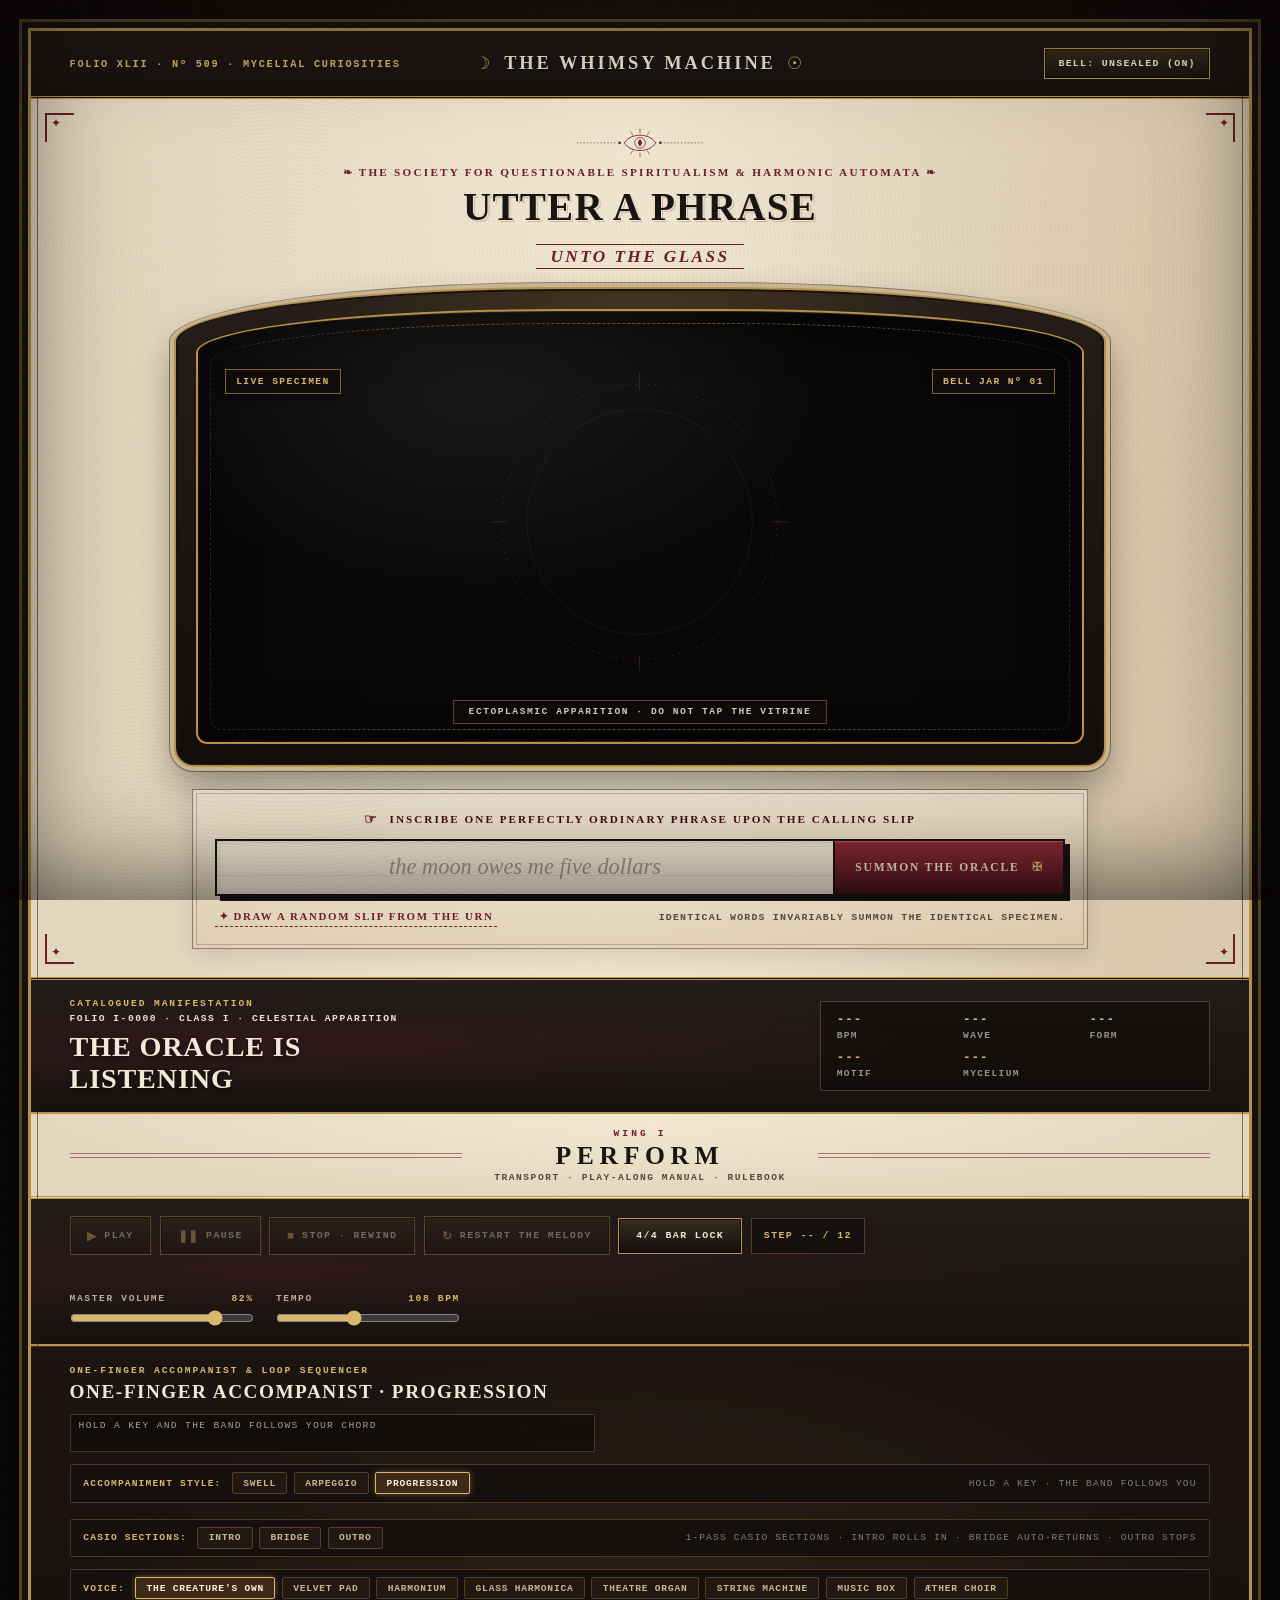
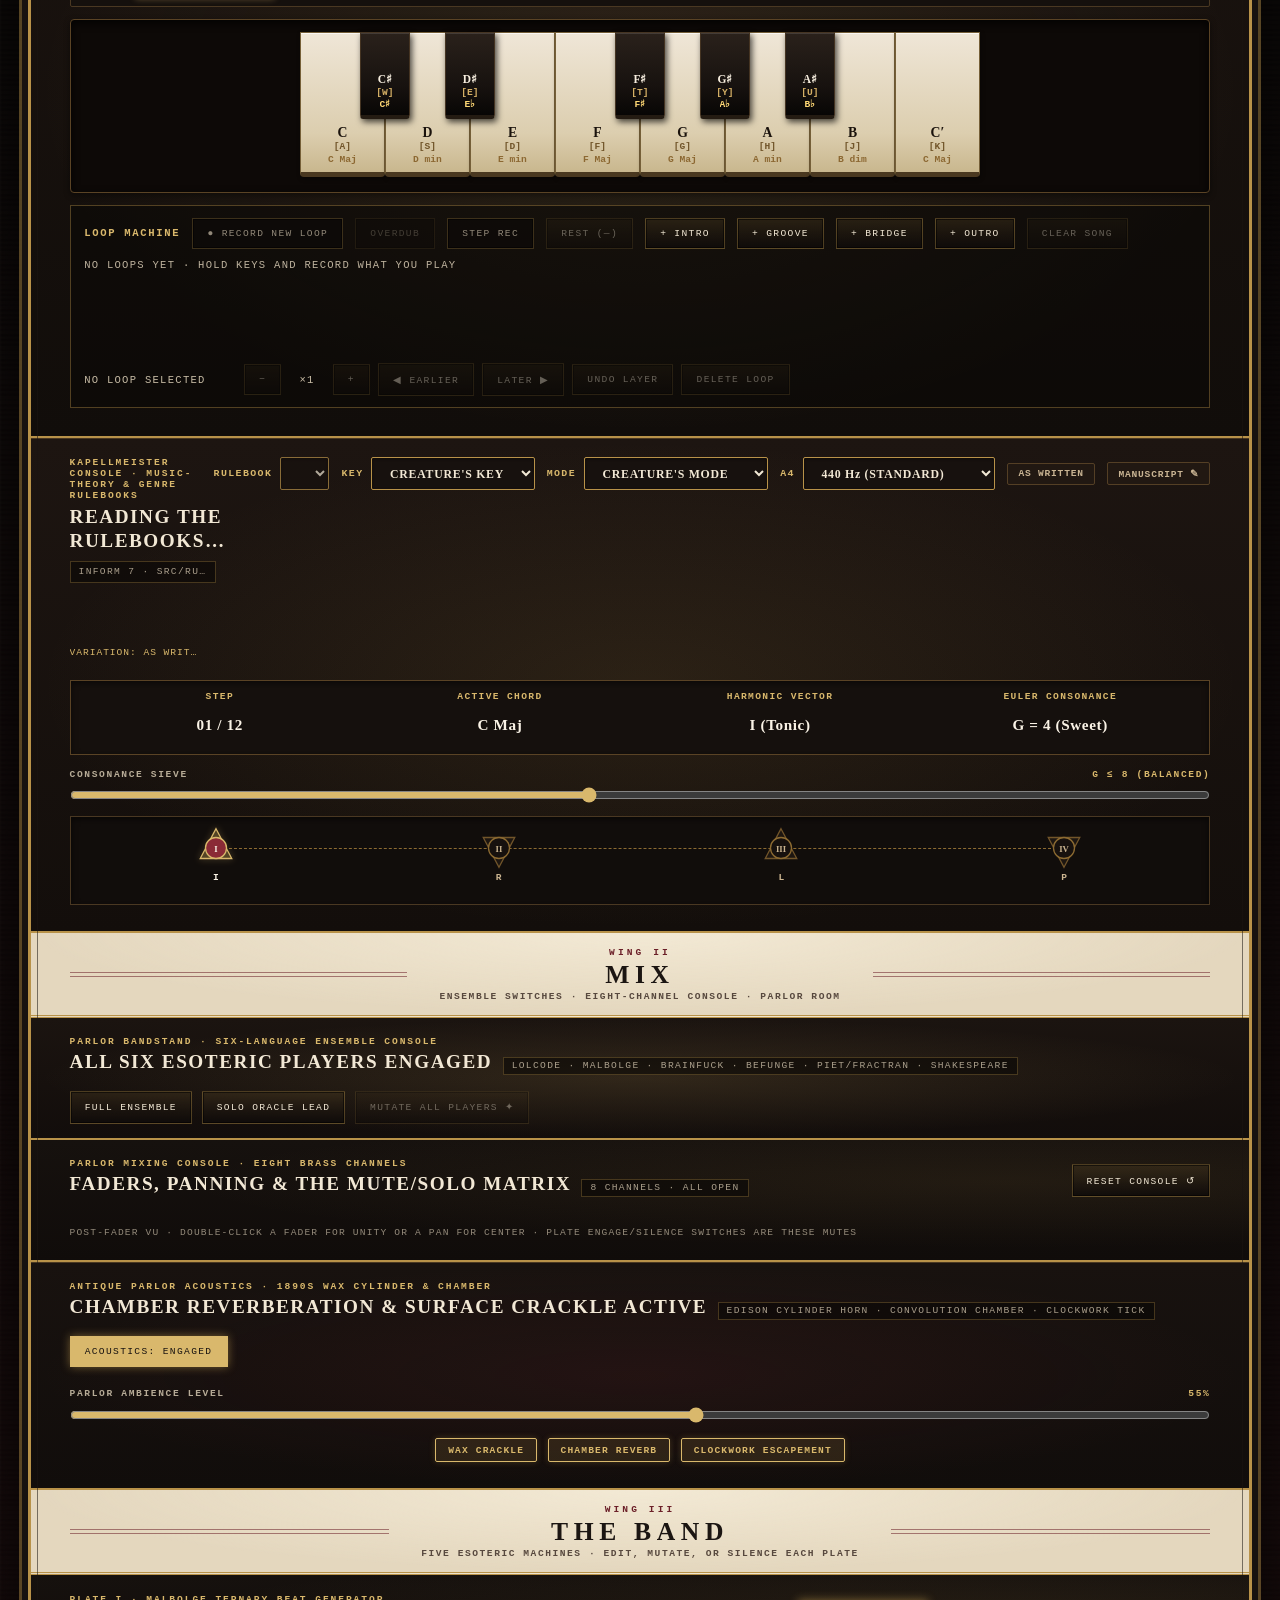
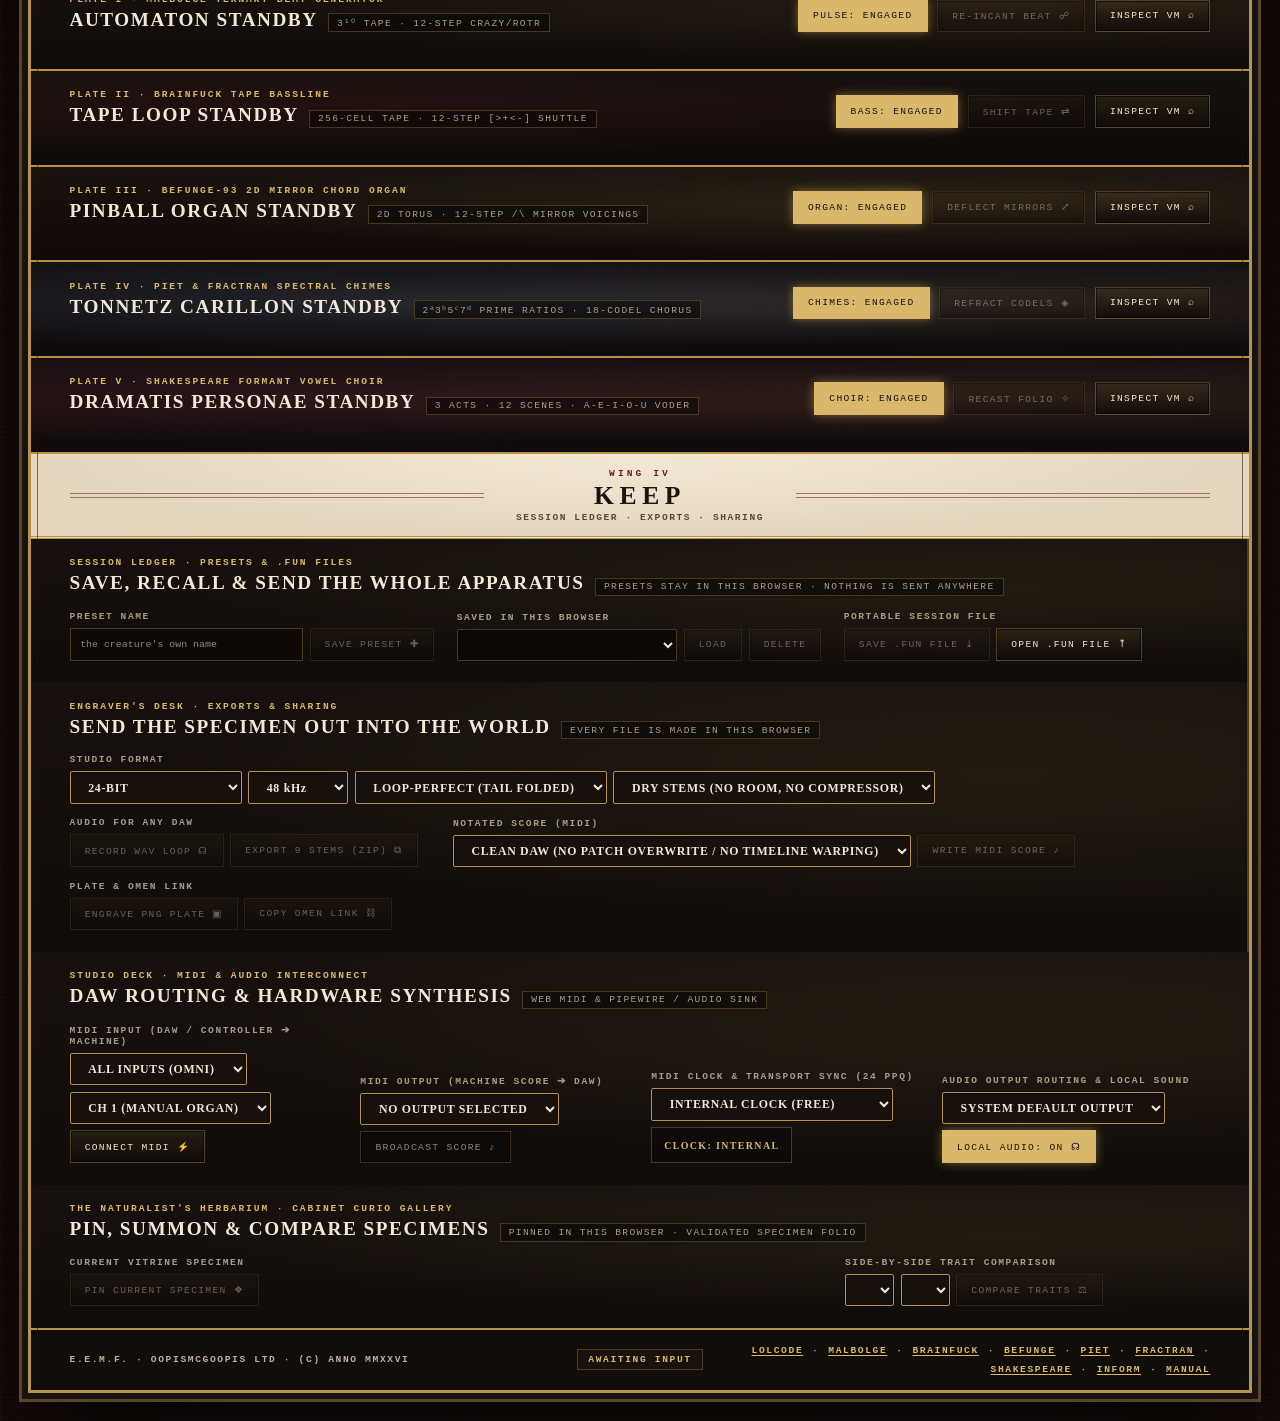
==== index.html @ 802e43ef "THE WHIMSY" ====
<!doctype html>
<html lang="en">
<head>
  <meta charset="utf-8">
  <meta name="viewport" content="width=device-width, initial-scale=1">
  <meta name="theme-color" content="#120e0c">
  <!-- An empty icon: browsers then request no favicon at all, so nothing 404s. -->
  <link rel="icon" href="data:,">
  <meta name="description" content="The Whimsy Machine: Utter a phrase to summon a deterministic audiovisual omen composition and play along live on the auto-chord organ.">
  <title>The Whimsy Machine — Cabinet of Synthetic Omens</title>
  <link rel="stylesheet" href="styles.css">
</head>
<body>
  <a class="skip-link" href="#oracle-controls">Skip to the oracle</a>

  <div class="grain" aria-hidden="true"></div>
  <div class="vignette" aria-hidden="true"></div>

  <main class="oracle-cabinet">
    <header class="masthead">
      <span class="folio">FOLIO XLII · Nº 509 · MYCELIAL CURIOSITIES</span>
      <a class="wordmark" href="#" aria-label="The Whimsy Machine home">
        <span class="prompt-mark" aria-hidden="true">☽</span>
        <span class="wordmark-text">THE WHIMSY MACHINE</span>
        <span class="prompt-mark" aria-hidden="true">☉</span>
      </a>
      <button class="icon-button" id="sound-toggle" type="button" aria-pressed="false" aria-label="Mute sound">
        <span class="sound-on" aria-hidden="true">BELL: UNSEALED (ON)</span>
        <span class="sound-off" aria-hidden="true">BELL: MUFFLED (OFF)</span>
      </button>
    </header>

    <section class="oracle-shell" aria-labelledby="invitation">
      <div class="cabinet-corner cabinet-corner-tl" aria-hidden="true"></div>
      <div class="cabinet-corner cabinet-corner-tr" aria-hidden="true"></div>
      <div class="cabinet-corner cabinet-corner-bl" aria-hidden="true"></div>
      <div class="cabinet-corner cabinet-corner-br" aria-hidden="true"></div>
      <div class="introduction">
        <div class="esoteric-crest" aria-hidden="true">
          <svg viewBox="0 0 240 56" focusable="false">
            <line x1="8" y1="28" x2="78" y2="28" stroke="currentColor" stroke-width="1" stroke-dasharray="3 3" />
            <line x1="162" y1="28" x2="232" y2="28" stroke="currentColor" stroke-width="1" stroke-dasharray="3 3" />
            <circle cx="84" cy="28" r="2.5" fill="currentColor" />
            <circle cx="156" cy="28" r="2.5" fill="currentColor" />
            <path d="M92 28 C104 10, 136 10, 148 28 C136 46, 104 46, 92 28 Z" fill="none" stroke="currentColor" stroke-width="1.5" />
            <circle cx="120" cy="28" r="9.5" fill="none" stroke="currentColor" stroke-width="1.2" />
            <polygon points="120,21 124,28 120,35 116,28" fill="currentColor" />
            <line x1="120" y1="3" x2="120" y2="11" stroke="currentColor" stroke-width="1.2" />
            <line x1="120" y1="45" x2="120" y2="53" stroke="currentColor" stroke-width="1.2" />
            <line x1="103" y1="8" x2="108" y2="15" stroke="currentColor" stroke-width="1" />
            <line x1="137" y1="8" x2="132" y2="15" stroke="currentColor" stroke-width="1" />
            <line x1="103" y1="48" x2="108" y2="41" stroke="currentColor" stroke-width="1" />
            <line x1="137" y1="48" x2="132" y2="41" stroke="currentColor" stroke-width="1" />
          </svg>
        </div>
        <p class="eyebrow">❧ THE SOCIETY FOR QUESTIONABLE SPIRITUALISM &amp; HARMONIC AUTOMATA ❧</p>
        <h1 id="invitation">UTTER A PHRASE<br><em>UNTO THE GLASS</em></h1>
      </div>

      <div class="vision-cabinet">
        <div class="vision-stage">
          <svg class="stage-spandrels" viewBox="0 0 800 500" preserveAspectRatio="xMidYMid meet" aria-hidden="true">
            <circle cx="400" cy="244" r="176" fill="none" stroke="currentColor" stroke-width="0.85" stroke-dasharray="2 6" opacity="0.48" />
            <circle cx="400" cy="244" r="144" fill="none" stroke="currentColor" stroke-width="0.6" opacity="0.28" />
            <line x1="400" y1="54" x2="400" y2="74" stroke="currentColor" stroke-width="0.9" opacity="0.45" />
            <line x1="400" y1="414" x2="400" y2="434" stroke="currentColor" stroke-width="0.9" opacity="0.45" />
            <line x1="210" y1="244" x2="230" y2="244" stroke="currentColor" stroke-width="0.9" opacity="0.45" />
            <line x1="570" y1="244" x2="590" y2="244" stroke="currentColor" stroke-width="0.9" opacity="0.45" />
          </svg>
          <span class="stage-marker stage-marker-left">LIVE SPECIMEN</span>
          <span class="stage-marker stage-marker-right" id="stage-bell-jar">BELL JAR Nº 01</span>
          <canvas id="vision" aria-label="The oracle's animated audiovisual creature"></canvas>
          <p class="stage-caption" id="stage-caption">ECTOPLASMIC APPARITION · DO NOT TAP THE VITRINE</p>
        </div>
      </div>

      <form id="oracle-controls" class="summon-form">
        <label for="phrase">
          <span class="manicule" aria-hidden="true">☞</span>
          INSCRIBE ONE PERFECTLY ORDINARY PHRASE UPON THE CALLING SLIP
        </label>
        <div class="input-row">
          <input id="phrase" name="phrase" type="text" maxlength="72" autocomplete="off"
                 placeholder="the moon owes me five dollars" required>
          <button class="summon-button" type="submit">
            <span>SUMMON THE ORACLE</span>
            <span class="sigil" aria-hidden="true">✠</span>
          </button>
        </div>
        <div class="form-foot">
          <button class="text-button" id="surprise" type="button">✦ DRAW A RANDOM SLIP FROM THE URN</button>
          <span>IDENTICAL WORDS INVARIABLY SUMMON THE IDENTICAL SPECIMEN.</span>
        </div>
      </form>
    </section>

    <section class="reading" id="reading" aria-live="polite" aria-atomic="true">
      <div class="reading-identity">
        <p class="reading-label">CATALOGUED MANIFESTATION</p>
        <p class="reading-meta" id="folio-readout">FOLIO I-0000 · CLASS I · CELESTIAL APPARITION</p>
        <h2 id="creature-name">THE ORACLE IS LISTENING</h2>
      </div>
      <div class="score-card" aria-label="Generated score">
        <span><b id="score-pulse">---</b> BPM</span>
        <span><b id="score-wave">---</b> WAVE</span>
        <span><b id="score-form">---</b> FORM</span>
        <span><b id="score-melody">---</b> MOTIF</span>
        <span><b id="score-fungal">---</b> MYCELIUM</span>
      </div>
    </section>

    <!-- Discovery or the whole cabinet (D-037). Drawers below unlock as the
         visitor plays; without scripts every drawer simply stays open. -->
    <div class="cabinet-switch" id="cabinet-switch" hidden>
      <p class="cabinet-switch-text" id="cabinet-switch-text">DISCOVERY · THE DRAWERS OPEN AS YOU PLAY</p>
      <button class="cabinet-switch-button" id="cabinet-mode-toggle" type="button" aria-pressed="false">OPEN THE WHOLE CABINET</button>
      <p class="visually-hidden" id="cabinet-announcer" role="status"></p>
    </div>

    <section class="workstation-wing wing-perform" id="wing-perform" aria-labelledby="wing-perform-heading">
      <header class="wing-header">
        <span class="wing-rule" aria-hidden="true"></span>
        <div class="wing-title">
          <p class="wing-numeral">WING I</p>
          <h2 id="wing-perform-heading">PERFORM</h2>
          <p class="wing-dek">TRANSPORT · PLAY-ALONG MANUAL · RULEBOOK</p>
        </div>
        <span class="wing-rule" aria-hidden="true"></span>
      </header>
      <div class="transport-deck" id="transport-deck" role="group" aria-label="Master transport" data-state="stopped">
        <div class="transport-keys">
          <button class="transport-button" id="transport-play" type="button" aria-pressed="false" aria-keyshortcuts="Space" disabled>
            <span class="transport-glyph" aria-hidden="true">▶</span> PLAY
          </button>
          <button class="transport-button" id="transport-pause" type="button" aria-pressed="false" aria-keyshortcuts="Space" disabled>
            <span class="transport-glyph" aria-hidden="true">❚❚</span> PAUSE
          </button>
          <button class="transport-button" id="transport-stop" type="button" aria-keyshortcuts="Escape" disabled>
            <span class="transport-glyph" aria-hidden="true">■</span> STOP · REWIND
          </button>
          <button class="transport-button" id="replay" type="button" disabled>
            <span class="transport-glyph" aria-hidden="true">↻</span> RESTART THE MELODY
          </button>
          <button class="transport-button" id="transport-bar-lock" type="button" aria-pressed="false" title="Fit each 12-step pass to one 4/4 bar (4 beats) at the stated BPM so loops land on a DAW 4/4 grid">
            4/4 BAR LOCK
          </button>
          <output class="transport-position" id="transport-position" aria-live="off">STEP -- / 12</output>
          <output class="transport-section" id="transport-section" aria-live="off" title="The INTERCAL conductor's section for the current step"></output>
        </div>
        <div class="volume-control">
          <div class="volume-heading">
            <label for="master-volume">MASTER VOLUME</label>
            <output id="volume-value" for="master-volume">82%</output>
          </div>
          <input id="master-volume" type="range" min="0" max="100" value="82" step="1">
          <div class="volume-heading tempo-heading">
            <label for="tempo-bpm">TEMPO</label>
            <output id="tempo-value" for="tempo-bpm">108 BPM</output>
          </div>
          <input id="tempo-bpm" type="range" min="36" max="208" value="108" step="1" title="Adjust ensemble tempo (double-click to restore native pulse)">
        </div>
      </div>

      <section class="beat-engine fun-machine-engine" id="fun-machine-engine" aria-labelledby="fun-machine-heading">
        <div class="beat-header">
          <div class="beat-identity">
            <p class="reading-label">ONE-FINGER ACCOMPANIST &amp; LOOP SEQUENCER</p>
            <div class="beat-title-row">
              <h3 id="fun-machine-heading"><span id="fun-machine-status">ONE-FINGER ACCOMPANIST · PROGRESSION</span></h3>
              <!-- Narrates the held key, style, voice, and chord; two fixed lines (styles.css). -->
              <span class="beat-telemetry" id="fun-machine-telemetry">HOLD A KEY AND THE BAND FOLLOWS YOUR CHORD</span>
            </div>
          </div>
        </div>

        <div class="fun-machine-body">
          <div class="fun-quality-bar" role="group" aria-label="Accompaniment style">
            <span class="fun-quality-label">ACCOMPANIMENT STYLE:</span>
            <div class="fun-quality-chips">
              <button class="fun-chip" id="chip-style-swell" data-style="swell" type="button" aria-pressed="false" title="One soft pad chord on your key; the band settles onto it">SWELL</button>
              <button class="fun-chip" id="chip-style-arpeggio" data-style="arpeggio" type="button" aria-pressed="false" title="A pad with chord tones rippling in the band's rhythm">ARPEGGIO</button>
              <button class="fun-chip is-active" id="chip-style-progression" data-style="progression" type="button" aria-pressed="true" title="A pad walking the genre's four-chord progression from your key, with a singing lead line">PROGRESSION</button>
            </div>
            <span class="fun-style-hint">HOLD A KEY · THE BAND FOLLOWS YOU</span>
          </div>

          <div class="fun-quality-bar fun-casio-bar" role="group" aria-label="Casio arranger section buttons">
            <span class="fun-quality-label">CASIO SECTIONS:</span>
            <div class="fun-quality-chips fun-casio-buttons">
              <button class="fun-chip fun-casio-button" id="casio-intro" type="button" aria-pressed="false" title="Play a 1-pass intro prelude from the active rulebook, then roll directly into the groove">INTRO</button>
              <button class="fun-chip fun-casio-button" id="casio-bridge" type="button" aria-pressed="false" title="Play a 1-pass contrasting bridge departure, then automatically return to the groove">BRIDGE</button>
              <button class="fun-chip fun-casio-button" id="casio-outro" type="button" aria-pressed="false" title="Play the closing cadence and automatically stop when finished">OUTRO</button>
            </div>
            <span class="fun-style-hint">1-PASS CASIO SECTIONS · INTRO ROLLS IN · BRIDGE AUTO-RETURNS · OUTRO STOPS</span>
          </div>

          <div class="fun-quality-bar" role="group" aria-label="Accompaniment voice">
            <span class="fun-quality-label">VOICE:</span>
            <div class="fun-quality-chips" id="fun-voice-chips">
              <button class="fun-chip is-active" data-voice="creature" type="button" aria-pressed="true" title="The voice this creature's phrase chose: one of the parlor presets, tilted brighter or darker and spread wider or narrower">THE CREATURE'S OWN</button>
              <button class="fun-chip" data-voice="velvet_pad" type="button" aria-pressed="false" title="Warm detuned saws under a slowly opening filter">VELVET PAD</button>
              <button class="fun-chip" data-voice="harmonium" type="button" aria-pressed="false" title="A pump organ: reedy and nasal, slow to speak">HARMONIUM</button>
              <button class="fun-chip" data-voice="glass_harmonica" type="button" aria-pressed="false" title="Pure glass partials that bloom slowly and ring long">GLASS HARMONICA</button>
              <button class="fun-chip" data-voice="theatre_organ" type="button" aria-pressed="false" title="Drawbar sines with a deep tremulant, like a cinema organ">THEATRE ORGAN</button>
              <button class="fun-chip" data-voice="string_machine" type="button" aria-pressed="false" title="A 1970s ensemble string machine swimming in chorus">STRING MACHINE</button>
              <button class="fun-chip" data-voice="music_box" type="button" aria-pressed="false" title="Rolled, struck chords that ring and fade like a wind-up cylinder">MUSIC BOX</button>
              <button class="fun-chip" data-voice="aether_choir" type="button" aria-pressed="false" title="Saws sung through the formants of a spectral choir">ÆTHER CHOIR</button>
            </div>
          </div>

          <div class="fun-keyboard-wrap">
            <div class="fun-keyboard" id="fun-keyboard" role="group" aria-label="The Whimsy Machine Real-Time Play-Along Keyboard Manual">
              <button class="fun-key fun-key-white" data-semitone="0" data-key="KeyA" type="button" aria-label="Key C (shortcut A)">
                <span class="fun-key-note">C</span>
                <span class="fun-key-shortcut">[A]</span>
                <span class="fun-key-chord" id="fun-chord-0">C Maj</span>
              </button>
              <button class="fun-key fun-key-black" data-semitone="1" data-key="KeyW" type="button" aria-label="Key C sharp (shortcut W)">
                <span class="fun-key-note">C♯</span>
                <span class="fun-key-shortcut">[W]</span>
                <span class="fun-key-chord" id="fun-chord-1">C♯</span>
              </button>
              <button class="fun-key fun-key-white" data-semitone="2" data-key="KeyS" type="button" aria-label="Key D (shortcut S)">
                <span class="fun-key-note">D</span>
                <span class="fun-key-shortcut">[S]</span>
                <span class="fun-key-chord" id="fun-chord-2">D min</span>
              </button>
              <button class="fun-key fun-key-black" data-semitone="3" data-key="KeyE" type="button" aria-label="Key D sharp (shortcut E)">
                <span class="fun-key-note">D♯</span>
                <span class="fun-key-shortcut">[E]</span>
                <span class="fun-key-chord" id="fun-chord-3">E♭</span>
              </button>
              <button class="fun-key fun-key-white" data-semitone="4" data-key="KeyD" type="button" aria-label="Key E (shortcut D)">
                <span class="fun-key-note">E</span>
                <span class="fun-key-shortcut">[D]</span>
                <span class="fun-key-chord" id="fun-chord-4">E min</span>
              </button>
              <button class="fun-key fun-key-white" data-semitone="5" data-key="KeyF" type="button" aria-label="Key F (shortcut F)">
                <span class="fun-key-note">F</span>
                <span class="fun-key-shortcut">[F]</span>
                <span class="fun-key-chord" id="fun-chord-5">F Maj</span>
              </button>
              <button class="fun-key fun-key-black" data-semitone="6" data-key="KeyT" type="button" aria-label="Key F sharp (shortcut T)">
                <span class="fun-key-note">F♯</span>
                <span class="fun-key-shortcut">[T]</span>
                <span class="fun-key-chord" id="fun-chord-6">F♯</span>
              </button>
              <button class="fun-key fun-key-white" data-semitone="7" data-key="KeyG" type="button" aria-label="Key G (shortcut G)">
                <span class="fun-key-note">G</span>
                <span class="fun-key-shortcut">[G]</span>
                <span class="fun-key-chord" id="fun-chord-7">G Maj</span>
              </button>
              <button class="fun-key fun-key-black" data-semitone="8" data-key="KeyY" type="button" aria-label="Key G sharp (shortcut Y)">
                <span class="fun-key-note">G♯</span>
                <span class="fun-key-shortcut">[Y]</span>
                <span class="fun-key-chord" id="fun-chord-8">A♭</span>
              </button>
              <button class="fun-key fun-key-white" data-semitone="9" data-key="KeyH" type="button" aria-label="Key A (shortcut H)">
                <span class="fun-key-note">A</span>
                <span class="fun-key-shortcut">[H]</span>
                <span class="fun-key-chord" id="fun-chord-9">A min</span>
              </button>
              <button class="fun-key fun-key-black" data-semitone="10" data-key="KeyU" type="button" aria-label="Key A sharp (shortcut U)">
                <span class="fun-key-note">A♯</span>
                <span class="fun-key-shortcut">[U]</span>
                <span class="fun-key-chord" id="fun-chord-10">B♭</span>
              </button>
              <button class="fun-key fun-key-white" data-semitone="11" data-key="KeyJ" type="button" aria-label="Key B (shortcut J)">
                <span class="fun-key-note">B</span>
                <span class="fun-key-shortcut">[J]</span>
                <span class="fun-key-chord" id="fun-chord-11">B dim</span>
              </button>
              <button class="fun-key fun-key-white" data-semitone="12" data-key="KeyK" type="button" aria-label="Key C octave (shortcut K)">
                <span class="fun-key-note">C′</span>
                <span class="fun-key-shortcut">[K]</span>
                <span class="fun-key-chord" id="fun-chord-12">C Maj</span>
              </button>
            </div>
          </div>

          <!-- The loop machine (D-039): a song of loops, each a stack of takes. -->
          <div class="looper" id="looper" role="group" aria-label="Loop machine">
            <span class="looper-label">LOOP MACHINE</span>
            <button class="beat-button looper-button" id="looper-record" type="button" aria-pressed="false">● RECORD NEW LOOP</button>
            <button class="beat-button looper-button" id="looper-overdub" type="button" aria-pressed="false" disabled>OVERDUB</button>
            <button class="beat-button looper-button" id="looper-step-rec" type="button" aria-pressed="false">STEP REC</button>
            <button class="beat-button looper-button" id="looper-rest" type="button" disabled>REST (—)</button>
            <button class="beat-button looper-button looper-section-button" id="looper-insert-intro" type="button">+ INTRO</button>
            <button class="beat-button looper-button looper-section-button" id="looper-insert-groove" type="button">+ GROOVE</button>
            <button class="beat-button looper-button looper-section-button" id="looper-insert-bridge" type="button">+ BRIDGE</button>
            <button class="beat-button looper-button looper-section-button" id="looper-insert-outro" type="button">+ OUTRO</button>
            <button class="beat-button looper-button" id="looper-clear" type="button" disabled>CLEAR SONG</button>
            <output class="looper-readout" id="looper-readout" aria-live="off">NO LOOPS YET · HOLD KEYS AND RECORD WHAT YOU PLAY</output>
            <div class="looper-steps" id="looper-steps" role="group" aria-label="12-step loop progress tracker and note sequencer"></div>
            <ol class="looper-tiles" id="looper-tiles" aria-label="Loops in the song, in playing order"></ol>
            <div class="looper-edit" id="looper-edit" role="group" aria-label="Selected loop">
              <span class="looper-edit-label" id="looper-edit-label">NO LOOP SELECTED</span>
              <button class="beat-button looper-button" id="looper-repeats-down" type="button" aria-label="Play the selected loop fewer times" disabled>−</button>
              <output class="looper-repeats" id="looper-repeats" aria-live="off">×1</output>
              <button class="beat-button looper-button" id="looper-repeats-up" type="button" aria-label="Play the selected loop more times" disabled>+</button>
              <button class="beat-button looper-button" id="looper-move-earlier" type="button" disabled>◀ EARLIER</button>
              <button class="beat-button looper-button" id="looper-move-later" type="button" disabled>LATER ▶</button>
              <button class="beat-button looper-button" id="looper-undo" type="button" disabled>UNDO LAYER</button>
              <button class="beat-button looper-button" id="looper-delete" type="button" disabled>DELETE LOOP</button>
            </div>
            <p class="visually-hidden" id="looper-announcer" role="status"></p>
          </div>
        </div>
      </section>

      <section class="beat-engine kapellmeister-engine" id="kapellmeister-engine" aria-labelledby="kapellmeister-heading">
        <div class="beat-header">
          <div class="beat-identity">
            <p class="reading-label">KAPELLMEISTER CONSOLE · MUSIC-THEORY &amp; GENRE RULEBOOKS</p>
            <div class="beat-title-row">
              <h3 id="kapellmeister-heading"><span id="kapellmeister-genre-title">READING THE RULEBOOKS…</span></h3>
              <span class="beat-telemetry" id="kapellmeister-telemetry">INFORM 7 · SRC/RULEBOOKS.NI</span>
            </div>
            <p class="kapellmeister-motto" id="kapellmeister-genre-motto"></p>
            <!-- The moves this creature made on the genre's changes (D-043); one fixed line. -->
            <p class="kapellmeister-variation" id="kapellmeister-variation">VARIATION: AS WRITTEN</p>
          </div>
          <div class="beat-actions kapellmeister-actions">
            <div class="kapellmeister-select-wrap">
              <label for="kapellmeister-genre" class="kapellmeister-label">RULEBOOK</label>
              <!-- Options come from the genres in src/rulebooks.ni once it loads (D-033). -->
              <select id="kapellmeister-genre" class="kapellmeister-select" aria-label="Select Kapellmeister music-theory genre rulebook" aria-describedby="kapellmeister-genre-motto" disabled></select>
            </div>
            <div class="kapellmeister-select-wrap">
              <label for="kapellmeister-key-override" class="kapellmeister-label">KEY</label>
              <select id="kapellmeister-key-override" class="kapellmeister-select" aria-label="Override creature tonic key">
                <option value="native" selected>CREATURE'S KEY</option>
                <option value="0">C</option>
                <option value="1">C♯</option>
                <option value="2">D</option>
                <option value="3">E♭</option>
                <option value="4">E</option>
                <option value="5">F</option>
                <option value="6">F♯</option>
                <option value="7">G</option>
                <option value="8">A♭</option>
                <option value="9">A</option>
                <option value="10">B♭</option>
                <option value="11">B</option>
              </select>
            </div>
            <div class="kapellmeister-select-wrap">
              <label for="kapellmeister-scale-override" class="kapellmeister-label">MODE</label>
              <select id="kapellmeister-scale-override" class="kapellmeister-select" aria-label="Override creature scale or mode">
                <option value="native" selected>CREATURE'S MODE</option>
                <option value="0">DORIAN</option>
                <option value="1">MAJOR PENTATONIC</option>
                <option value="2">DOUBLE HARMONIC</option>
                <option value="3">BLUES</option>
                <option value="4">WHOLE TONE</option>
                <option value="5">PHRYGIAN</option>
                <option value="6">UKRAINIAN DORIAN</option>
                <option value="7">MAJOR NINTH</option>
              </select>
            </div>
            <div class="kapellmeister-select-wrap">
              <label for="kapellmeister-tuning-a4" class="kapellmeister-label">A4</label>
              <select id="kapellmeister-tuning-a4" class="kapellmeister-select" aria-label="Concert pitch A4 reference in Hertz">
                <option value="415">415 Hz (BAROQUE)</option>
                <option value="432">432 Hz (VERDI)</option>
                <option value="440" selected>440 Hz (STANDARD)</option>
                <option value="442">442 Hz (ORCHESTRAL)</option>
                <option value="444">444 Hz (BRIGHT)</option>
                <option value="466">466 Hz (CHORTON)</option>
              </select>
            </div>
            <button class="fun-chip kapellmeister-as-written" id="kapellmeister-as-written" type="button" aria-pressed="false" aria-describedby="kapellmeister-variation" title="Play the genre exactly as its rulebook wrote it, without this creature's variation">AS WRITTEN</button>
            <button class="fun-chip kapellmeister-manuscript-toggle" id="kapellmeister-manuscript-toggle" type="button" aria-expanded="false" aria-controls="kapellmeister-manuscript" title="Open the Kapellmeister's Manuscript live Inform 7 rulebook sandbox">MANUSCRIPT <span aria-hidden="true">✎</span></button>
          </div>
        </div>
        <div class="kapellmeister-body">
          <div class="kapellmeister-readout">
            <div class="readout-cell">
              <span class="readout-label">STEP</span>
              <span class="readout-value" id="harmonic-step">01 / 12</span>
            </div>
            <div class="readout-cell">
              <span class="readout-label">ACTIVE CHORD</span>
              <span class="readout-value" id="harmonic-chord">C Maj</span>
            </div>
            <div class="readout-cell">
              <span class="readout-label">HARMONIC VECTOR</span>
              <span class="readout-value" id="harmonic-vector">I (Tonic)</span>
            </div>
            <div class="readout-cell">
              <span class="readout-label">EULER CONSONANCE</span>
              <span class="readout-value" id="harmonic-euler">G = 4 (Sweet)</span>
            </div>
          </div>
          <div class="kapellmeister-controls">
            <div class="volume-heading">
              <label for="kapellmeister-strictness">CONSONANCE SIEVE</label>
              <output id="kapellmeister-strictness-val" for="kapellmeister-strictness">G ≤ 8 (Balanced)</output>
            </div>
            <input id="kapellmeister-strictness" type="range" min="3" max="14" value="8" step="1" title="Adjust Euler Gradus Suavitatis consonance threshold">
          </div>
          <div class="kapellmeister-compass" id="kapellmeister-compass" aria-hidden="true">
            <!-- Four equal columns: each region's chord label wraps inside its own
                 column, however long the genre's name for it is. -->
            <ol class="tonnetz-compass">
              <li class="compass-region is-active" id="compass-reg-0">
                <svg class="tonnetz-glyph" viewBox="-24 -24 48 48"><polygon points="0,-22 18,12 -18,12" class="tonnetz-tri" /><circle r="12" class="tonnetz-node-circle" /><text y="1" class="tonnetz-node-numeral">I</text></svg>
                <span class="tonnetz-node-text" id="node-text-0">I</span>
              </li>
              <li class="compass-region" id="compass-reg-1">
                <svg class="tonnetz-glyph" viewBox="-24 -24 48 48"><polygon points="0,22 18,-12 -18,-12" class="tonnetz-tri" /><circle r="12" class="tonnetz-node-circle" /><text y="1" class="tonnetz-node-numeral">II</text></svg>
                <span class="tonnetz-node-text" id="node-text-1">R</span>
              </li>
              <li class="compass-region" id="compass-reg-2">
                <svg class="tonnetz-glyph" viewBox="-24 -24 48 48"><polygon points="0,-22 18,12 -18,12" class="tonnetz-tri" /><circle r="12" class="tonnetz-node-circle" /><text y="1" class="tonnetz-node-numeral">III</text></svg>
                <span class="tonnetz-node-text" id="node-text-2">L</span>
              </li>
              <li class="compass-region" id="compass-reg-3">
                <svg class="tonnetz-glyph" viewBox="-24 -24 48 48"><polygon points="0,22 18,-12 -18,-12" class="tonnetz-tri" /><circle r="12" class="tonnetz-node-circle" /><text y="1" class="tonnetz-node-numeral">IV</text></svg>
                <span class="tonnetz-node-text" id="node-text-3">P</span>
              </li>
            </ol>
          </div>
        </div>
        <div class="kapellmeister-manuscript" id="kapellmeister-manuscript" hidden>
          <div class="manuscript-header">
            <label for="manuscript-source" class="manuscript-title">THE KAPELLMEISTER&apos;S MANUSCRIPT · LIVE INFORM 7 RULEBOOK SANDBOX</label>
            <div class="manuscript-actions">
              <button class="beat-button" id="manuscript-compile-btn" type="button">COMPILE &amp; CONDUCT <span aria-hidden="true">✦</span></button>
              <button class="beat-button" id="manuscript-reset-btn" type="button">RESET TEMPLATE <span aria-hidden="true">↺</span></button>
              <button class="beat-button" id="manuscript-restore-btn" type="button">CANONICAL ONLY</button>
            </div>
          </div>
          <textarea id="manuscript-source" class="manuscript-textarea" rows="10" spellcheck="false" aria-label="Custom Inform 7 genre rulebook source"></textarea>
          <output id="manuscript-diagnostic" class="manuscript-diagnostic" for="manuscript-source">READY · EDIT INFORM 7 SOURCE AND PRESS COMPILE &amp; CONDUCT</output>
        </div>
      </section>
    </section>

    <section class="workstation-wing wing-mix" id="wing-mix" aria-labelledby="wing-mix-heading">
      <header class="wing-header">
        <span class="wing-rule" aria-hidden="true"></span>
        <div class="wing-title">
          <p class="wing-numeral">WING II</p>
          <h2 id="wing-mix-heading">MIX</h2>
          <p class="wing-dek">ENSEMBLE SWITCHES · EIGHT-CHANNEL CONSOLE · PARLOR ROOM</p>
        </div>
        <span class="wing-rule" aria-hidden="true"></span>
      </header>
      <section class="beat-engine bandstand-engine" id="bandstand-engine" aria-labelledby="bandstand-heading">
        <div class="beat-header">
          <div class="beat-identity">
            <p class="reading-label">PARLOR BANDSTAND · SIX-LANGUAGE ENSEMBLE CONSOLE</p>
            <div class="beat-title-row">
              <h3 id="bandstand-heading"><span id="bandstand-status">ALL SIX ESOTERIC PLAYERS ENGAGED</span></h3>
              <span class="beat-telemetry" id="bandstand-telemetry">LOLCODE · MALBOLGE · BRAINFUCK · BEFUNGE · PIET/FRACTRAN · SHAKESPEARE</span>
            </div>
          </div>
          <div class="beat-actions">
            <button class="beat-button" id="bandstand-engage-all" type="button">
              FULL ENSEMBLE
            </button>
            <button class="beat-button" id="bandstand-solo-lead" type="button">
              SOLO ORACLE LEAD
            </button>
            <button class="beat-button" id="bandstand-mutate-all" type="button" disabled>
              MUTATE ALL PLAYERS <span aria-hidden="true">✦</span>
            </button>
          </div>
        </div>
      </section>

      <section class="beat-engine mixer-engine" id="mixer-engine" aria-labelledby="mixer-heading">
        <div class="beat-header">
          <div class="beat-identity">
            <p class="reading-label">PARLOR MIXING CONSOLE · EIGHT BRASS CHANNELS</p>
            <div class="beat-title-row">
              <h3 id="mixer-heading">FADERS, PANNING &amp; THE MUTE/SOLO MATRIX</h3>
              <span class="beat-telemetry" id="mixer-telemetry">8 CHANNELS · ALL OPEN</span>
            </div>
          </div>
          <div class="beat-actions">
            <button class="beat-button" id="mixer-reset" type="button">
              RESET CONSOLE <span aria-hidden="true">↺</span>
            </button>
          </div>
        </div>
        <div class="mixer-strips" id="mixer-strips"></div>
        <p class="mixer-legend">POST-FADER VU · DOUBLE-CLICK A FADER FOR UNITY OR A PAN FOR CENTER · PLATE ENGAGE/SILENCE SWITCHES ARE THESE MUTES</p>
      </section>

      <section class="beat-engine parlor-acoustics-engine" id="parlor-acoustics-engine" aria-labelledby="acoustics-heading">
        <div class="beat-header">
          <div class="beat-identity">
            <p class="reading-label">ANTIQUE PARLOR ACOUSTICS · 1890s WAX CYLINDER &amp; CHAMBER</p>
            <div class="beat-title-row">
              <h3 id="acoustics-heading"><span id="acoustics-status">CHAMBER REVERBERATION &amp; SURFACE CRACKLE ACTIVE</span></h3>
              <span class="beat-telemetry" id="acoustics-telemetry">EDISON CYLINDER HORN · CONVOLUTION CHAMBER · CLOCKWORK TICK</span>
            </div>
          </div>
          <div class="beat-actions">
            <button class="beat-button" id="parlor-acoustics-toggle" type="button" aria-pressed="true">
              ACOUSTICS: ENGAGED
            </button>
          </div>
        </div>
        <div class="acoustics-body">
          <div class="volume-heading">
            <label for="parlor-acoustics-level">PARLOR AMBIENCE LEVEL</label>
            <output id="acoustics-level-val" for="parlor-acoustics-level">55%</output>
          </div>
          <input id="parlor-acoustics-level" type="range" min="0" max="100" value="55" step="1" title="Adjust antique parlor surface crackle and room reverberation">
          <div class="acoustics-indicators">
            <button type="button" class="acoustics-chip chip-crackle is-active" id="chip-crackle" aria-pressed="true" title="Toggle wax cylinder surface noise and horn bandpass">WAX CRACKLE</button>
            <button type="button" class="acoustics-chip chip-reverb is-active" id="chip-reverb" aria-pressed="true" title="Toggle 1890s Victorian wood-paneled chamber convolution reverb">CHAMBER REVERB</button>
            <button type="button" class="acoustics-chip chip-tick is-active" id="chip-tick" aria-pressed="true" title="Toggle brass grandfather clock escapement tick">CLOCKWORK ESCAPEMENT</button>
          </div>
        </div>
      </section>
    </section>

    <section class="workstation-wing wing-band" id="wing-band" aria-labelledby="wing-band-heading">
      <header class="wing-header">
        <span class="wing-rule" aria-hidden="true"></span>
        <div class="wing-title">
          <p class="wing-numeral">WING III</p>
          <h2 id="wing-band-heading">THE BAND</h2>
          <p class="wing-dek">FIVE ESOTERIC MACHINES · EDIT, MUTATE, OR SILENCE EACH PLATE</p>
        </div>
        <span class="wing-rule" aria-hidden="true"></span>
      </header>
      <section class="beat-engine" id="beat-engine" aria-labelledby="beat-heading">
        <div class="beat-header">
          <div class="beat-identity">
            <p class="reading-label">PLATE I · MALBOLGE TERNARY BEAT GENERATOR</p>
            <div class="beat-title-row">
              <h3 id="beat-heading"><span id="score-beat">AUTOMATON STANDBY</span></h3>
              <span class="beat-telemetry" id="beat-telemetry">3¹⁰ TAPE · 12-STEP CRAZY/ROTR</span>
            </div>
          </div>
          <div class="beat-actions">
            <button class="beat-button" id="beat-toggle" type="button" aria-pressed="true">
              PULSE: ENGAGED
            </button>
            <button class="beat-button" id="beat-mutate" type="button" disabled>
              RE-INCANT BEAT <span aria-hidden="true">☍</span>
            </button>
            <button class="beat-button inspector-toggle" id="beat-inspect-toggle" type="button" aria-expanded="false" aria-controls="beat-inspector">
              INSPECT VM <span aria-hidden="true">⌕</span>
            </button>
          </div>
        </div>
        <div class="beat-grid" id="beat-grid" role="group" aria-label="Malbolge 12-step ternary beat matrix"></div>
        <div class="vm-inspector" id="beat-inspector" hidden aria-live="off">
          <div class="vm-inspector-row">
            <span class="vm-inspector-label">UNDER THE PARLOR GLASS · MALBOLGE 1998</span>
            <span class="vm-inspector-headline" id="beat-inspector-headline">MALBOLGE VM STANDBY</span>
          </div>
          <code class="vm-inspector-registers" id="beat-inspector-registers">A=0t0000000000 · ROTR=-- · CRAZY=--</code>
          <code class="vm-inspector-detail" id="beat-inspector-detail">TRITS [000] · KICK=0 SNARE=0 HAT=0</code>
        </div>
      </section>

      <section class="beat-engine bass-engine" id="bass-engine" aria-labelledby="bass-heading">
        <div class="beat-header">
          <div class="beat-identity">
            <p class="reading-label">PLATE II · BRAINFUCK TAPE BASSLINE</p>
            <div class="beat-title-row">
              <h3 id="bass-heading"><span id="score-bass">TAPE LOOP STANDBY</span></h3>
              <span class="beat-telemetry" id="bass-telemetry">256-CELL TAPE · 12-STEP [&gt;+&lt;-] SHUTTLE</span>
            </div>
          </div>
          <div class="beat-actions">
            <button class="beat-button" id="bass-toggle" type="button" aria-pressed="true">
              BASS: ENGAGED
            </button>
            <button class="beat-button" id="bass-mutate" type="button" disabled>
              SHIFT TAPE <span aria-hidden="true">⇄</span>
            </button>
            <button class="beat-button inspector-toggle" id="bass-inspect-toggle" type="button" aria-expanded="false" aria-controls="bass-inspector">
              INSPECT VM <span aria-hidden="true">⌕</span>
            </button>
          </div>
        </div>
        <div class="beat-grid bass-grid" id="bass-grid" role="group" aria-label="Brainfuck 12-cell walking bass tape"></div>
        <div class="vm-inspector" id="bass-inspector" hidden aria-live="off">
          <div class="vm-inspector-row">
            <span class="vm-inspector-label">UNDER THE PARLOR GLASS · BRAINFUCK 1993</span>
            <span class="vm-inspector-headline" id="bass-inspector-headline">BRAINFUCK VM STANDBY</span>
          </div>
          <code class="vm-inspector-registers" id="bass-inspector-registers">PTR=*00 [0x00] · SHUTTLE [-&gt;+&lt;]</code>
          <code class="vm-inspector-detail" id="bass-inspector-detail">NOTE=REST · GATE=0 · INT=+0st</code>
        </div>
      </section>

      <section class="beat-engine harmony-engine" id="harmony-engine" aria-labelledby="harmony-heading">
        <div class="beat-header">
          <div class="beat-identity">
            <p class="reading-label">PLATE III · BEFUNGE-93 2D MIRROR CHORD ORGAN</p>
            <div class="beat-title-row">
              <h3 id="harmony-heading"><span id="score-harmony">PINBALL ORGAN STANDBY</span></h3>
              <span class="beat-telemetry" id="harmony-telemetry">2D TORUS · 12-STEP /&bsol; MIRROR VOICINGS</span>
            </div>
          </div>
          <div class="beat-actions">
            <button class="beat-button" id="harmony-toggle" type="button" aria-pressed="true">
              ORGAN: ENGAGED
            </button>
            <button class="beat-button" id="harmony-mutate" type="button" disabled>
              DEFLECT MIRRORS <span aria-hidden="true">⤢</span>
            </button>
            <button class="beat-button inspector-toggle" id="harmony-inspect-toggle" type="button" aria-expanded="false" aria-controls="harmony-inspector">
              INSPECT VM <span aria-hidden="true">⌕</span>
            </button>
          </div>
        </div>
        <div class="beat-grid harmony-grid" id="harmony-grid" role="group" aria-label="Befunge-93 12-step 2D mirror chord matrix"></div>
        <div class="vm-inspector" id="harmony-inspector" hidden aria-live="off">
          <div class="vm-inspector-row">
            <span class="vm-inspector-label">UNDER THE PARLOR GLASS · BEFUNGE-93</span>
            <span class="vm-inspector-headline" id="harmony-inspector-headline">BEFUNGE-93 VM STANDBY</span>
          </div>
          <code class="vm-inspector-registers" id="harmony-inspector-registers">IP=(0,0) DIR=→ · MIRROR '/' · STACK=0x00</code>
          <code class="vm-inspector-detail" id="harmony-inspector-detail">CHORD=REST · TRIAD=[0, 7, 12]st</code>
        </div>
      </section>

      <section class="beat-engine chime-engine" id="chime-engine" aria-labelledby="chime-heading">
        <div class="beat-header">
          <div class="beat-identity">
            <p class="reading-label">PLATE IV · PIET &amp; FRACTRAN SPECTRAL CHIMES</p>
            <div class="beat-title-row">
              <h3 id="chime-heading"><span id="score-chime">TONNETZ CARILLON STANDBY</span></h3>
              <span class="beat-telemetry" id="chime-telemetry">2ᵃ3ᵇ5ᶜ7ᵈ PRIME RATIOS · 18-CODEL CHORUS</span>
            </div>
          </div>
          <div class="beat-actions">
            <button class="beat-button" id="chime-toggle" type="button" aria-pressed="true">
              CHIMES: ENGAGED
            </button>
            <button class="beat-button" id="chime-mutate" type="button" disabled>
              REFRACT CODELS <span aria-hidden="true">◈</span>
            </button>
            <button class="beat-button inspector-toggle" id="chime-inspect-toggle" type="button" aria-expanded="false" aria-controls="chime-inspector">
              INSPECT VM <span aria-hidden="true">⌕</span>
            </button>
          </div>
        </div>
        <div class="beat-grid chime-grid" id="chime-grid" role="group" aria-label="Piet and FRACTRAN 12-step prime-ratio chime matrix"></div>
        <div class="vm-inspector" id="chime-inspector" hidden aria-live="off">
          <div class="vm-inspector-row">
            <span class="vm-inspector-label">UNDER THE PARLOR GLASS · PIET &amp; FRACTRAN</span>
            <span class="vm-inspector-headline" id="chime-inspector-headline">PIET &amp; FRACTRAN VM STANDBY</span>
          </div>
          <code class="vm-inspector-registers" id="chime-inspector-registers">PIET CODEL=LC · FRACTRAN=35/6 ➔ 2⁰3⁰5¹7¹</code>
          <code class="vm-inspector-detail" id="chime-inspector-detail">JI RATIO=1/1 · GATE=0</code>
        </div>
      </section>

      <section class="beat-engine chant-engine" id="chant-engine" aria-labelledby="chant-heading">
        <div class="beat-header">
          <div class="beat-identity">
            <p class="reading-label">PLATE V · SHAKESPEARE FORMANT VOWEL CHOIR</p>
            <div class="beat-title-row">
              <h3 id="chant-heading"><span id="score-chant">DRAMATIS PERSONAE STANDBY</span></h3>
              <span class="beat-telemetry" id="chant-telemetry">3 ACTS · 12 SCENES · A-E-I-O-U VODER</span>
            </div>
          </div>
          <div class="beat-actions">
            <button class="beat-button" id="chant-toggle" type="button" aria-pressed="true">
              CHOIR: ENGAGED
            </button>
            <button class="beat-button" id="chant-mutate" type="button" disabled>
              RECAST FOLIO <span aria-hidden="true">✧</span>
            </button>
            <button class="beat-button inspector-toggle" id="chant-inspect-toggle" type="button" aria-expanded="false" aria-controls="chant-inspector">
              INSPECT VM <span aria-hidden="true">⌕</span>
            </button>
          </div>
        </div>
        <div class="beat-grid chant-grid" id="chant-grid" role="group" aria-label="Shakespeare 12-scene formant vowel choir matrix"></div>
        <div class="vm-inspector" id="chant-inspector" hidden aria-live="off">
          <div class="vm-inspector-row">
            <span class="vm-inspector-label">UNDER THE PARLOR GLASS · SHAKESPEARE 2001</span>
            <span class="vm-inspector-headline" id="chant-inspector-headline">SHAKESPEARE VM STANDBY</span>
          </div>
          <code class="vm-inspector-registers" id="chant-inspector-registers">ACT I · SCENE I · [HAMLET ➔ OPHELIA]</code>
          <code class="vm-inspector-detail" id="chant-inspector-detail">VOWEL=/ɑ/ · FORMANTS F1=730Hz F2=1090Hz F3=2440Hz</code>
        </div>
      </section>
    </section>

    <section class="workstation-wing wing-keep" id="wing-keep" aria-labelledby="wing-keep-heading">
      <header class="wing-header">
        <span class="wing-rule" aria-hidden="true"></span>
        <div class="wing-title">
          <p class="wing-numeral">WING IV</p>
          <h2 id="wing-keep-heading">KEEP</h2>
          <p class="wing-dek">SESSION LEDGER · EXPORTS · SHARING</p>
        </div>
        <span class="wing-rule" aria-hidden="true"></span>
      </header>
      <section class="beat-engine session-engine" id="session-engine" aria-labelledby="session-heading">
        <div class="beat-header">
          <div class="beat-identity">
            <p class="reading-label">SESSION LEDGER · PRESETS &amp; .FUN FILES</p>
            <div class="beat-title-row">
              <h3 id="session-heading">SAVE, RECALL &amp; SEND THE WHOLE APPARATUS</h3>
              <span class="beat-telemetry" id="session-telemetry" role="status">PRESETS STAY IN THIS BROWSER · NOTHING IS SENT ANYWHERE</span>
            </div>
          </div>
        </div>
        <div class="session-body">
          <div class="session-field">
            <label for="session-preset-name">PRESET NAME</label>
            <div class="session-row">
              <input id="session-preset-name" type="text" maxlength="40" autocomplete="off" placeholder="the creature's own name">
              <button class="beat-button" id="session-save-preset" type="button" disabled>SAVE PRESET <span aria-hidden="true">✚</span></button>
            </div>
          </div>
          <div class="session-field">
            <label for="session-preset-list">SAVED IN THIS BROWSER</label>
            <div class="session-row">
              <select id="session-preset-list" class="kapellmeister-select"></select>
              <button class="beat-button" id="session-load-preset" type="button" disabled>LOAD</button>
              <button class="beat-button" id="session-delete-preset" type="button" disabled>DELETE</button>
            </div>
          </div>
          <div class="session-field session-files">
            <span class="session-files-label">PORTABLE SESSION FILE</span>
            <div class="session-row">
              <button class="beat-button" id="session-save-file" type="button" disabled>SAVE .FUN FILE <span aria-hidden="true">⤓</span></button>
              <button class="beat-button" id="session-open-file" type="button">OPEN .FUN FILE <span aria-hidden="true">⤒</span></button>
              <input id="session-file-input" type="file" accept=".fun,application/json" hidden>
            </div>
          </div>
        </div>
      </section>

      <section class="beat-engine export-engine" id="export-engine" aria-labelledby="export-heading">
        <div class="beat-header">
          <div class="beat-identity">
            <p class="reading-label">ENGRAVER'S DESK · EXPORTS &amp; SHARING</p>
            <div class="beat-title-row">
              <h3 id="export-heading">SEND THE SPECIMEN OUT INTO THE WORLD</h3>
              <span class="beat-telemetry">EVERY FILE IS MADE IN THIS BROWSER</span>
            </div>
          </div>
        </div>
        <div class="session-body export-body">
          <div class="session-field" role="group" aria-labelledby="export-format-label">
            <span class="session-files-label" id="export-format-label">STUDIO FORMAT</span>
            <div class="session-row">
              <select id="export-bit-depth" class="kapellmeister-select" aria-label="WAV bit depth">
                <option value="16">16-BIT (DITHERED)</option>
                <option value="24" selected>24-BIT</option>
                <option value="32f">32-BIT FLOAT</option>
              </select>
              <select id="export-sample-rate" class="kapellmeister-select" aria-label="WAV sample rate">
                <option value="44100">44.1 kHz</option>
                <option value="48000" selected>48 kHz</option>
                <option value="96000">96 kHz</option>
              </select>
              <select id="export-loop-mode" class="kapellmeister-select" aria-label="Loop or one-shot export">
                <option value="loop" selected>LOOP-PERFECT (TAIL FOLDED)</option>
                <option value="oneshot">ONE-SHOT (TAIL KEPT)</option>
              </select>
              <select id="export-stem-mode" class="kapellmeister-select" aria-label="Stem processing">
                <option value="dry" selected>DRY STEMS (NO ROOM, NO COMPRESSOR)</option>
                <option value="printed">PRINTED STEMS (AS HEARD)</option>
              </select>
            </div>
          </div>
          <div class="session-field" role="group" aria-labelledby="export-audio-label">
            <span class="session-files-label" id="export-audio-label">AUDIO FOR ANY DAW</span>
            <div class="session-row">
              <button class="beat-button" id="export-wav" type="button" disabled>RECORD WAV LOOP <span aria-hidden="true">☊</span></button>
              <button class="beat-button" id="export-stems" type="button" disabled>EXPORT 9 STEMS (ZIP) <span aria-hidden="true">⧉</span></button>
            </div>
          </div>
          <div class="session-field" role="group" aria-labelledby="export-score-label">
            <span class="session-files-label" id="export-score-label">NOTATED SCORE (MIDI)</span>
            <div class="session-row">
              <select id="export-midi-format" class="kapellmeister-select" aria-label="MIDI export format">
                <option value="clean" selected>CLEAN DAW (NO PATCH OVERWRITE / NO TIMELINE WARPING)</option>
                <option value="markers">DAW WITH CHORD MARKERS (NO PATCH OVERWRITE)</option>
                <option value="full">FULL ARCHIVE (GM PROGRAM CHANGES &amp; CHORD MARKERS)</option>
              </select>
              <button class="beat-button" id="export-midi" type="button" disabled>WRITE MIDI SCORE <span aria-hidden="true">♪</span></button>
            </div>
          </div>
          <div class="session-field" role="group" aria-labelledby="export-share-label">
            <span class="session-files-label" id="export-share-label">PLATE &amp; OMEN LINK</span>
            <div class="session-row">
              <button class="beat-button" id="export-png" type="button" disabled>ENGRAVE PNG PLATE <span aria-hidden="true">▣</span></button>
              <button class="beat-button" id="share-link" type="button" disabled>COPY OMEN LINK <span aria-hidden="true">⛓</span></button>
            </div>
          </div>
        </div>
      </section>

      <section class="beat-engine studio-engine" id="studio-engine" aria-labelledby="studio-heading">
        <div class="beat-header">
          <div class="beat-identity">
            <p class="reading-label">STUDIO DECK · MIDI &amp; AUDIO INTERCONNECT</p>
            <div class="beat-title-row">
              <h3 id="studio-heading">DAW ROUTING &amp; HARDWARE SYNTHESIS</h3>
              <span class="beat-telemetry" id="studio-telemetry" role="status">WEB MIDI &amp; PIPEWIRE / AUDIO SINK</span>
            </div>
          </div>
        </div>
        <div class="session-body studio-body">
          <div class="session-field" role="group" aria-labelledby="studio-midi-in-label">
            <span class="session-files-label" id="studio-midi-in-label">MIDI INPUT (DAW / CONTROLLER ➔ MACHINE)</span>
            <div class="session-row">
              <select id="midi-in-select" class="kapellmeister-select" aria-label="MIDI input port">
                <option value="omni">ALL INPUTS (OMNI)</option>
              </select>
              <select id="midi-in-channel-select" class="kapellmeister-select" aria-label="MIDI input channel">
                <option value="1">CH 1 (MANUAL ORGAN)</option>
                <option value="omni">OMNI (ALL CHANNELS)</option>
                <option value="2">CH 2</option>
                <option value="3">CH 3</option>
                <option value="4">CH 4</option>
                <option value="5">CH 5</option>
                <option value="6">CH 6</option>
                <option value="7">CH 7</option>
                <option value="8">CH 8</option>
                <option value="9">CH 9</option>
                <option value="10">CH 10</option>
                <option value="11">CH 11</option>
                <option value="12">CH 12</option>
                <option value="13">CH 13</option>
                <option value="14">CH 14</option>
                <option value="15">CH 15</option>
                <option value="16">CH 16</option>
              </select>
              <button class="beat-button" id="midi-connect-btn" type="button">CONNECT MIDI <span aria-hidden="true">⚡</span></button>
            </div>
          </div>
          <div class="session-field" role="group" aria-labelledby="studio-midi-out-label">
            <span class="session-files-label" id="studio-midi-out-label">MIDI OUTPUT (MACHINE SCORE ➔ DAW)</span>
            <div class="session-row">
              <select id="midi-out-select" class="kapellmeister-select" aria-label="MIDI output port">
                <option value="none">NO OUTPUT SELECTED</option>
              </select>
              <button class="beat-button" id="midi-broadcast-btn" type="button" aria-pressed="false">BROADCAST SCORE <span aria-hidden="true">♪</span></button>
            </div>
          </div>
          <div class="session-field" role="group" aria-labelledby="studio-midi-clock-label">
            <span class="session-files-label" id="studio-midi-clock-label">MIDI CLOCK &amp; TRANSPORT SYNC (24 PPQ)</span>
            <div class="session-row">
              <select id="midi-clock-mode-select" class="kapellmeister-select" aria-label="MIDI clock sync mode">
                <option value="internal">INTERNAL CLOCK (FREE)</option>
                <option value="slave">SLAVE TO MIDI IN (24 PPQ)</option>
                <option value="master">MASTER CLOCK OUT (24 PPQ)</option>
              </select>
              <output id="midi-clock-status" class="transport-position" aria-live="off">CLOCK: INTERNAL</output>
            </div>
          </div>
          <div class="session-field" role="group" aria-labelledby="studio-audio-sink-label">
            <span class="session-files-label" id="studio-audio-sink-label">AUDIO OUTPUT ROUTING &amp; LOCAL SOUND</span>
            <div class="session-row">
              <select id="audio-sink-select" class="kapellmeister-select" aria-label="Audio output device">
                <option value="default">SYSTEM DEFAULT OUTPUT</option>
              </select>
              <button class="beat-button is-active" id="studio-local-control-btn" type="button" aria-pressed="true">LOCAL AUDIO: ON <span aria-hidden="true">☊</span></button>
            </div>
          </div>
        </div>
      </section>

      <section class="beat-engine herbarium-engine" id="herbarium-engine" aria-labelledby="herbarium-heading">
        <div class="beat-header">
          <div class="beat-identity">
            <p class="reading-label">THE NATURALIST'S HERBARIUM · CABINET CURIO GALLERY</p>
            <div class="beat-title-row">
              <h3 id="herbarium-heading">PIN, SUMMON &amp; COMPARE SPECIMENS</h3>
              <span class="beat-telemetry" id="herbarium-telemetry" role="status">PINNED IN THIS BROWSER · VALIDATED SPECIMEN FOLIO</span>
            </div>
          </div>
        </div>
        <div class="session-body herbarium-body">
          <div class="session-field">
            <span class="session-files-label" id="herbarium-pin-label">CURRENT VITRINE SPECIMEN</span>
            <div class="session-row">
              <button class="beat-button" id="herbarium-pin-btn" type="button" disabled>PIN CURRENT SPECIMEN <span aria-hidden="true">❖</span></button>
            </div>
          </div>
          <div class="herbarium-cards" id="herbarium-cards" role="list" aria-label="Pinned herbarium specimens"></div>
          <div class="session-field" role="group" aria-labelledby="herbarium-compare-label">
            <span class="session-files-label" id="herbarium-compare-label">SIDE-BY-SIDE TRAIT COMPARISON</span>
            <div class="session-row">
              <select id="herbarium-compare-left" class="kapellmeister-select" aria-label="First specimen to compare"></select>
              <select id="herbarium-compare-right" class="kapellmeister-select" aria-label="Second specimen to compare"></select>
              <button class="beat-button" id="herbarium-compare-btn" type="button" disabled>COMPARE TRAITS <span aria-hidden="true">⚖</span></button>
            </div>
          </div>
          <div class="herbarium-comparison" id="herbarium-comparison" hidden aria-live="off"></div>
        </div>
      </section>
    </section>

    <footer>
      <span>E.E.M.F. · OOPISMCGOOPIS LTD · (C) ANNO MMXXVI</span>
      <span id="status" role="status">AWAITING INPUT</span>
      <span class="footer-links">
        <a href="src/oracle.lol">LOLCODE</a>
        <span aria-hidden="true">·</span>
        <a href="src/beat.mal">MALBOLGE</a>
        <span aria-hidden="true">·</span>
        <a href="src/bass.bf">BRAINFUCK</a>
        <span aria-hidden="true">·</span>
        <a href="src/harmony.bfg">BEFUNGE</a>
        <span aria-hidden="true">·</span>
        <a href="src/pad.piet">PIET</a>
        <span aria-hidden="true">·</span>
        <a href="src/chimes.frac">FRACTRAN</a>
        <span aria-hidden="true">·</span>
        <a href="src/chant.spl">SHAKESPEARE</a>
        <span aria-hidden="true">·</span>
        <a href="src/.spl">INFORM</a>
        <span aria-hidden="true">·</span>
        <a href="manual.html">MANUAL</a>
      </span>
    </footer>
  </main>

  <noscript>The Whimsy Machine needs JavaScript to interpret its LOLCODE spell and render the omen.</noscript>
  <script>
    // Cache boundary (D-035): an import map gives every module a URL stamped with
    // ASSET_VERSION, a hash of src/, so a browser never pairs a fresh module with
    // a cached old one. Restamp with `node tools/stamp_assets.mjs`; the tests
    // fail when the stamp or this module list falls behind src/.
    (() => {
      const ASSET_VERSION = "099f713435af";
      const MODULES = [
        "accompaniment.mjs", "app.mjs", "audio-export.mjs", "befunge.mjs", "brainfuck.mjs", "broadsheet.mjs", "cabinet.mjs", "conductor.mjs", "creature-rulebook.mjs",
        "ensemble.mjs", "fractran.mjs", "herbarium.mjs", "inform.mjs", "inspector.mjs", "intercal.mjs", "lolcode.mjs", "looper.mjs",
        "malbolge.mjs", "manuscript.mjs", "midi-io.mjs", "midi.mjs", "mixer.mjs", "music.mjs", "mycelium.mjs", "schedulers.mjs", "score.mjs",
        "session.mjs", "shakespeare.mjs", "share.mjs", "transport.mjs", "tuning.mjs", "variation.mjs", "version.mjs", "vitrine-canvas.mjs", "voices.mjs", "zip.mjs",
      ];
      const imports = {};
      for (const name of MODULES) imports[`./src/${name}`] = `./src/${name}?v=${ASSET_VERSION}`;
      const importMap = document.createElement("script");
      importMap.type = "importmap";
      importMap.textContent = JSON.stringify({ imports });
      const app = document.createElement("script");
      app.type = "module";
      app.src = imports["./src/app.mjs"];
      document.currentScript.after(importMap, app);
    })();
  </script>
</body>
</html>
---- styles.css ----
:root {
  color-scheme: dark light;
  --soot: #0d0a09;
  --ebony: #171210;
  --ebony-raised: #221b17;
  --parchment: #e4d7be;
  --parchment-light: #f2e8d5;
  --parchment-deep: #cab692;
  --parchment-stain: #b89f74;
  --ink: #1b1512;
  --ink-muted: #57483e;
  --oxblood: #6b1f28;
  --oxblood-bright: #8a2a36;
  --oxblood-dark: #3d1016;
  --brass: #b89249;
  --brass-bright: #d9b86c;
  --brass-dim: rgba(184, 146, 73, 0.36);
  --verdigris: #395c52;
  --bone: #ede3ce;
  --serif-display: "Palatino Linotype", "Book Antiqua", Palatino, "Iowan Old Style", Baskerville, "Goudy Old Style", Garamond, Georgia, serif;
  --mono-ledger: "Courier New", Courier, monospace;
}

* {
  box-sizing: border-box;
}

html {
  min-width: 320px;
  background: var(--soot);
}

body {
  min-height: 100vh;
  margin: 0;
  padding: clamp(0.75rem, 2.2vw, 1.85rem);
  overflow-x: hidden;
  color: var(--ink);
  background:
    radial-gradient(ellipse at 50% 15%, rgba(184, 146, 73, 0.12), transparent 65%),
    radial-gradient(circle at 50% 85%, rgba(107, 31, 40, 0.18), transparent 60%),
    repeating-linear-gradient(
      90deg,
      rgba(228, 215, 190, 0.025) 0 1px,
      transparent 1px 28px
    ),
    repeating-linear-gradient(
      0deg,
      rgba(0, 0, 0, 0.25) 0 2px,
      transparent 2px 5px
    ),
    var(--soot);
  font-family: var(--serif-display);
}

button,
input {
  font: inherit;
}

button,
a {
  -webkit-tap-highlight-color: transparent;
}

button:focus-visible,
input:focus-visible,
a:focus-visible {
  outline: 2px solid var(--brass-bright);
  outline-offset: 3px;
}

.visually-hidden {
  position: absolute;
  width: 1px;
  height: 1px;
  margin: -1px;
  overflow: hidden;
  clip: rect(0 0 0 0);
  white-space: nowrap;
  border: 0;
}

select:focus-visible {
  outline: 2px solid var(--brass-bright);
  outline-offset: 3px;
}

/* The loop machine strip (D-039). The readout narrates the song, so it keeps
   one fixed line and never widens the row (the reflow lessons of D-034/P5-23). */
.looper {
  display: flex;
  flex-wrap: wrap;
  align-items: center;
  gap: 0.55rem 0.75rem;
  margin-top: 0;
  padding: 0.7rem 0.85rem;
  border: 1px solid rgba(184, 146, 73, 0.4);
  background: rgba(10, 8, 7, 0.55);
  font-family: var(--mono-ledger);
}

.looper-label {
  color: var(--brass-bright);
  font-size: 0.66rem;
  font-weight: 700;
  letter-spacing: 0.16em;
}

.looper-button[aria-pressed="true"] {
  border-color: var(--brass-bright);
  color: #faf3e6;
  background: rgba(139, 46, 56, 0.55);
}

.looper-button.is-armed {
  border-color: #e0aa3e !important;
  color: #fff5db !important;
  background: rgba(130, 85, 15, 0.75) !important;
  box-shadow: 0 0 10px rgba(224, 170, 62, 0.5);
  animation: looper-pulse-amber 1s ease-in-out infinite;
}

.looper-button.is-recording {
  border-color: #e04444 !important;
  color: #ffffff !important;
  background: rgba(160, 25, 35, 0.85) !important;
  box-shadow: 0 0 12px rgba(224, 68, 68, 0.6);
  animation: looper-pulse-red 800ms ease-in-out infinite;
}

.looper-button.is-step-rec {
  border-color: #ffd875 !important;
  color: #fff8e6 !important;
  background: rgba(130, 85, 15, 0.85) !important;
  box-shadow: 0 0 10px rgba(255, 216, 117, 0.55);
}

.looper-section-button {
  font-size: 0.65rem;
  letter-spacing: 0.08em;
}

#looper-insert-intro:hover:not(:disabled) {
  border-color: rgba(255, 216, 117, 0.9);
  color: #fff;
}

#looper-insert-bridge:hover:not(:disabled) {
  border-color: rgba(190, 130, 240, 0.9);
  color: #fff;
}

#looper-insert-outro:hover:not(:disabled) {
  border-color: rgba(240, 90, 100, 0.9);
  color: #fff;
}

@keyframes looper-pulse-amber {
  0%, 100% { border-color: #e0aa3e; box-shadow: 0 0 6px rgba(224, 170, 62, 0.4); }
  50% { border-color: #ffd875; box-shadow: 0 0 14px rgba(255, 216, 117, 0.7); }
}

@keyframes looper-pulse-red {
  0%, 100% { border-color: #e04444; box-shadow: 0 0 8px rgba(224, 68, 68, 0.5); }
  50% { border-color: #ff6b6b; box-shadow: 0 0 16px rgba(255, 107, 107, 0.85); }
}

/* 12-step visual progress and sync tracker for the loop machine (D-045). */
.looper-steps {
  display: grid;
  grid-template-columns: repeat(12, minmax(0, 1fr));
  gap: 0.25rem;
  flex: 1 0 100%;
  margin: 0.2rem 0 0.35rem;
}

.looper-step {
  display: flex;
  flex-direction: column;
  align-items: center;
  justify-content: center;
  gap: 0.1rem;
  padding: 0.22rem 0.1rem;
  border: 1px solid rgba(184, 146, 73, 0.28);
  background: rgba(20, 15, 12, 0.85);
  color: rgba(228, 215, 190, 0.65);
  border-radius: 2px;
  min-height: 1.85rem;
  font-family: var(--mono-ledger);
  cursor: pointer;
  outline: none;
  user-select: none;
  transition: border-color 90ms ease, background 90ms ease, box-shadow 90ms ease;
}

.looper-step:hover:not(:disabled) {
  border-color: rgba(212, 175, 101, 0.6);
  background: rgba(45, 32, 22, 0.9);
}

.looper-step:focus-visible {
  outline: 2px solid var(--brass-bright);
  outline-offset: 1px;
}

.looper-step-num {
  font-size: 0.6rem;
  font-weight: 700;
  color: rgba(212, 175, 101, 0.8);
}

.looper-step-val {
  font-size: 0.6rem;
  color: rgba(228, 215, 190, 0.9);
  min-height: 0.75rem;
  line-height: 0.75rem;
}

.looper-step.is-current {
  border-color: var(--brass-bright);
  background: rgba(60, 45, 25, 0.8);
  box-shadow: 0 0 6px rgba(212, 175, 101, 0.4);
}

.looper-step.is-count-in {
  border-color: #d4a035;
  background: rgba(140, 95, 20, 0.6);
  color: #fff2d0;
  box-shadow: 0 0 8px rgba(212, 160, 53, 0.55);
}

.looper-step.is-recording {
  border-color: #e04444;
  background: rgba(160, 30, 40, 0.9);
  color: #ffffff;
  box-shadow: 0 0 10px rgba(224, 68, 68, 0.7);
}

.looper-step.has-note {
  border-color: rgba(184, 146, 73, 0.5);
  background: rgba(35, 25, 20, 0.92);
}

.looper-step.has-note .looper-step-val {
  color: var(--brass-bright);
  font-weight: 700;
}

.looper-step.is-selected-step {
  border-color: #ffd875 !important;
  background: rgba(85, 65, 25, 0.95) !important;
  box-shadow: 0 0 10px rgba(255, 216, 117, 0.7) !important;
}

.looper-step.is-selected-step .looper-step-num {
  color: #fff9e6;
}

/* Loop tiles scroll sideways at a fixed height, so adding or playing loops
   never moves the page. */
.looper-tiles {
  display: flex;
  flex: 1 0 100%;
  gap: 0.4rem;
  height: 3.4rem;
  margin: 0;
  padding: 0 0 0.3rem;
  overflow-x: auto;
  overflow-y: hidden;
  list-style: none;
  contain: inline-size;
}

.looper-tile {
  flex: 0 0 auto;
  display: grid;
  align-content: center;
  justify-items: center;
  gap: 0.15rem;
  width: 4.6rem;
  height: 100%;
  border: 1px solid rgba(184, 146, 73, 0.45);
  color: var(--parchment-light);
  background: rgba(23, 17, 14, 0.9);
  font-family: var(--mono-ledger);
  font-size: 0.6rem;
  letter-spacing: 0.1em;
  cursor: pointer;
}

.looper-tile b {
  font-size: 0.78rem;
}

.looper-tile[aria-pressed="true"] {
  border-color: var(--brass-bright);
  box-shadow: inset 0 0 0 1px rgba(212, 175, 101, 0.55);
}

.looper-tile.is-playing {
  background: linear-gradient(180deg, rgba(107, 31, 40, 0.55) 0%, rgba(28, 20, 16, 0.95) 100%);
}

.looper-tile[data-role="intro"] {
  border-color: rgba(212, 175, 101, 0.7);
}

.looper-tile[data-role="main"] {
  border-color: rgba(57, 168, 130, 0.75);
}

.looper-tile[data-role="bridge"] {
  border-color: rgba(168, 104, 212, 0.7);
}

.looper-tile[data-role="outro"] {
  border-color: rgba(196, 52, 60, 0.7);
}

.looper-tile .looper-role-tag {
  font-size: 0.6rem;
  letter-spacing: 0.08em;
  opacity: 0.85;
}

.fun-casio-bar {
  margin-top: 0.25rem;
}

.fun-casio-buttons {
  display: flex;
  gap: 0.35rem;
}

.fun-casio-button {
  letter-spacing: 0.08em;
  font-size: 0.65rem;
  font-weight: 600;
  transition: all 0.15s ease-out;
}

#casio-intro:hover:not(:disabled),
#casio-intro.is-cued,
#casio-intro.is-active {
  border-color: rgba(255, 216, 117, 0.9);
  color: #fff;
}

#casio-intro.is-active {
  background: rgba(120, 90, 25, 0.95);
  box-shadow: 0 0 8px rgba(255, 216, 117, 0.5);
}

#casio-intro.is-cued {
  background: rgba(70, 55, 15, 0.95);
  box-shadow: 0 0 6px rgba(255, 216, 117, 0.35);
  animation: casio-pulse 1s infinite alternate;
}

#casio-bridge:hover:not(:disabled),
#casio-bridge.is-cued,
#casio-bridge.is-active {
  border-color: rgba(190, 130, 240, 0.9);
  color: #fff;
}

#casio-bridge.is-active {
  background: rgba(90, 35, 120, 0.95);
  box-shadow: 0 0 8px rgba(190, 130, 240, 0.5);
}

#casio-bridge.is-cued {
  background: rgba(55, 20, 75, 0.95);
  box-shadow: 0 0 6px rgba(190, 130, 240, 0.35);
  animation: casio-pulse 1s infinite alternate;
}

#casio-outro:hover:not(:disabled),
#casio-outro.is-cued,
#casio-outro.is-active {
  border-color: rgba(240, 90, 100, 0.9);
  color: #fff;
}

#casio-outro.is-active {
  background: rgba(130, 30, 40, 0.95);
  box-shadow: 0 0 8px rgba(240, 90, 100, 0.5);
}

#casio-outro.is-cued {
  background: rgba(80, 20, 25, 0.95);
  box-shadow: 0 0 6px rgba(240, 90, 100, 0.35);
  animation: casio-pulse 1s infinite alternate;
}

@keyframes casio-pulse {
  0% { opacity: 0.75; }
  100% { opacity: 1; }
}

@media (prefers-reduced-motion: reduce) {
  #casio-intro.is-cued,
  #casio-bridge.is-cued,
  #casio-outro.is-cued {
    animation: none;
  }
}

.looper-edit {
  display: flex;
  flex: 1 0 100%;
  flex-wrap: wrap;
  align-items: center;
  gap: 0.4rem 0.5rem;
}

.looper-edit-label,
.looper-repeats {
  color: rgba(228, 215, 190, 0.86);
  font-size: 0.66rem;
  letter-spacing: 0.12em;
}

.looper-edit-label {
  min-width: 9.5rem;
}

.looper-repeats {
  min-width: 2.2rem;
  text-align: center;
}

.looper-readout {
  display: block;
  flex: 1 0 100%;
  contain: inline-size;
  height: 1.5em;
  overflow: hidden;
  color: rgba(228, 215, 190, 0.82);
  font-size: 0.66rem;
  letter-spacing: 0.12em;
  line-height: 1.5em;
  text-overflow: ellipsis;
  white-space: nowrap;
}

/* Accessibility floor (P4-02): no text below 0.6rem (9.6px), and dimmed bone
   text on the dark panels keeps at least 4.5:1 contrast (alpha 0.55 and up). */

/* Discovery and the whole cabinet (D-037). */
.cabinet-switch {
  display: flex;
  flex-wrap: wrap;
  align-items: center;
  justify-content: space-between;
  gap: 0.6rem 1.2rem;
  padding: 0.75rem clamp(1.1rem, 3vw, 2.8rem);
  border-bottom: 1px solid var(--brass-dim);
  color: var(--bone);
  background: linear-gradient(180deg, var(--ebony-raised) 0%, var(--ebony) 100%);
  font-family: var(--mono-ledger);
}

.cabinet-switch[hidden] {
  display: none;
}

.cabinet-switch-text {
  margin: 0;
  color: rgba(228, 215, 190, 0.86);
  font-size: 0.66rem;
  font-weight: 700;
  letter-spacing: 0.14em;
}

.cabinet-switch-button,
.drawer-toggle {
  padding: 0.55rem 0.95rem;
  border: 1px solid var(--brass);
  color: var(--parchment-light);
  background: rgba(10, 8, 7, 0.55);
  font-family: var(--mono-ledger);
  font-size: 0.66rem;
  font-weight: 700;
  letter-spacing: 0.14em;
  cursor: pointer;
}

.cabinet-switch-button:hover,
.drawer-toggle:hover {
  border-color: var(--brass-bright);
}

/* A drawer's bar: its name, its one-line invitation, and the toggle. Shown
   only in discovery; the whole cabinet hides the bars and opens everything. */
.drawer-bar {
  display: flex;
  flex-wrap: wrap;
  align-items: center;
  justify-content: space-between;
  gap: 0.5rem 1rem;
  padding: 0.7rem clamp(1.1rem, 3vw, 2.8rem);
  border-top: 1px solid rgba(184, 146, 73, 0.32);
  color: var(--bone);
  background: rgba(10, 8, 7, 0.6);
  font-family: var(--mono-ledger);
}

.drawer-bar[hidden] {
  display: none;
}

.drawer-invite {
  margin: 0;
  color: rgba(228, 215, 190, 0.82);
  font-size: 0.66rem;
  letter-spacing: 0.12em;
}

.drawer-invite b {
  color: var(--brass-bright);
}

.drawer-body[hidden] {
  display: none !important;
}

/* A sealed wing keeps a slim nameplate instead of its full parchment band. */
.workstation-wing.is-sealed .wing-header {
  padding-block: 0.45rem 0.4rem;
}

.workstation-wing.is-sealed .wing-dek {
  display: none;
}

@media (prefers-reduced-motion: no-preference) {
  .drawer-body.is-newly-open {
    animation: drawer-open 520ms ease-out;
  }
}

@keyframes drawer-open {
  from {
    opacity: 0;
    transform: translateY(-6px);
  }

  to {
    opacity: 1;
    transform: none;
  }
}

.skip-link {
  position: fixed;
  top: 1rem;
  left: 1rem;
  z-index: 60;
  padding: 0.7rem 1rem;
  border: 2px solid var(--brass);
  color: var(--bone);
  background: var(--ebony);
  font-family: var(--mono-ledger);
  font-size: 0.74rem;
  font-weight: 700;
  letter-spacing: 0.14em;
  text-transform: uppercase;
  transform: translateY(-200%);
}

.skip-link:focus {
  transform: translateY(0);
}

.grain {
  position: fixed;
  inset: 0;
  z-index: 40;
  pointer-events: none;
  opacity: 0.22;
  background:
    repeating-radial-gradient(circle at 22% 31%, transparent 0 2px, rgba(27, 21, 18, 0.09) 3px 4px),
    repeating-linear-gradient(115deg, transparent 0 5px, rgba(255, 244, 214, 0.04) 6px 7px);
  mix-blend-mode: multiply;
}

.vignette {
  position: fixed;
  inset: 0;
  z-index: 39;
  pointer-events: none;
  box-shadow: inset 0 0 120px rgba(8, 5, 4, 0.78);
}

.oracle-cabinet {
  position: relative;
  display: flex;
  flex-direction: column;
  width: min(86rem, 100%);
  min-height: calc(100vh - clamp(1.5rem, 4.4vw, 3.7rem));
  margin: 0 auto;
  overflow: hidden;
  border: 3px solid var(--brass);
  outline: 1px solid rgba(27, 21, 18, 0.55);
  outline-offset: -10px;
  background:
    radial-gradient(ellipse at 50% 0%, rgba(255, 248, 231, 0.55), transparent 60%),
    radial-gradient(ellipse at 12% 88%, rgba(184, 159, 116, 0.35), transparent 45%),
    radial-gradient(ellipse at 88% 12%, rgba(184, 159, 116, 0.28), transparent 42%),
    repeating-linear-gradient(
      0deg,
      rgba(27, 21, 18, 0.018) 0 1px,
      transparent 1px 4px
    ),
    var(--parchment);
  box-shadow:
    0 0 0 5px var(--ebony),
    0 0 0 7px rgba(184, 146, 73, 0.42),
    0 26px 70px rgba(0, 0, 0, 0.85);
}

.cabinet-corner {
  position: absolute;
  z-index: 5;
  width: 1.85rem;
  height: 1.85rem;
  border-color: var(--oxblood);
  border-style: solid;
  pointer-events: none;
}

.cabinet-corner::after {
  position: absolute;
  color: var(--oxblood);
  font-size: 0.72rem;
  line-height: 1;
  content: "✦";
}

.cabinet-corner-tl {
  top: 0.85rem;
  left: 0.85rem;
  border-width: 2px 0 0 2px;
}

.cabinet-corner-tl::after {
  top: 0.2rem;
  left: 0.25rem;
}

.cabinet-corner-tr {
  top: 0.85rem;
  right: 0.85rem;
  border-width: 2px 2px 0 0;
}

.cabinet-corner-tr::after {
  top: 0.2rem;
  right: 0.25rem;
}

.cabinet-corner-bl {
  bottom: 0.85rem;
  left: 0.85rem;
  border-width: 0 0 2px 2px;
}

.cabinet-corner-bl::after {
  bottom: 0.2rem;
  left: 0.25rem;
}

.cabinet-corner-br {
  bottom: 0.85rem;
  right: 0.85rem;
  border-width: 0 2px 2px 0;
}

.cabinet-corner-br::after {
  bottom: 0.2rem;
  right: 0.25rem;
}

.masthead {
  display: grid;
  grid-template-columns: 1fr auto 1fr;
  align-items: center;
  gap: 1rem;
  min-height: 4.25rem;
  padding: 0.75rem clamp(1.1rem, 3vw, 2.8rem);
  border-bottom: 3px double var(--brass);
  background:
    linear-gradient(180deg, #211915 0%, var(--ebony) 100%);
  color: var(--bone);
}

.folio,
.icon-button,
.eyebrow,
.stage-marker,
.stage-caption,
.summon-form > label,
.form-foot,
.reading-label,
.score-card,
.volume-heading,
footer {
  font-size: 0.68rem;
  font-weight: 700;
  letter-spacing: 0.17em;
  text-transform: uppercase;
}

.folio {
  justify-self: start;
  color: var(--brass-bright);
  font-family: var(--mono-ledger);
  font-size: 0.64rem;
}

.wordmark {
  display: flex;
  align-items: center;
  justify-content: center;
  gap: 0.7rem;
  color: var(--parchment-light);
  font-size: clamp(0.82rem, 1.55vw, 1.15rem);
  font-weight: 700;
  letter-spacing: 0.16em;
  text-decoration: none;
  text-shadow: 0 1px 0 rgba(0, 0, 0, 0.8);
}

.prompt-mark {
  color: var(--brass-bright);
  font-size: 0.92em;
  font-weight: 400;
}

.icon-button,
.text-button {
  border: 0;
  color: inherit;
  background: transparent;
  cursor: pointer;
}

.icon-button {
  justify-self: end;
  min-width: 9.5rem;
  padding: 0.55rem 0.85rem;
  border: 1px solid var(--brass);
  box-shadow: inset 0 0 0 1px rgba(0, 0, 0, 0.5);
  color: var(--parchment-light);
  background: linear-gradient(180deg, rgba(184, 146, 73, 0.18), rgba(23, 18, 16, 0.85));
  font-family: var(--mono-ledger);
  font-size: 0.62rem;
  letter-spacing: 0.13em;
  transition: background 150ms ease, color 150ms ease, border-color 150ms ease;
}

.icon-button:hover {
  border-color: var(--brass-bright);
  color: #fff;
  background: rgba(184, 146, 73, 0.28);
}

.icon-button .sound-off,
.icon-button[aria-pressed="true"] .sound-on {
  display: none;
}

.icon-button[aria-pressed="true"] {
  border-color: var(--oxblood-bright);
  background: rgba(107, 31, 40, 0.42);
}

.icon-button[aria-pressed="true"] .sound-off {
  display: inline;
  color: #f3c6cb;
}

.oracle-shell {
  position: relative;
  flex: 1;
  padding: clamp(1.2rem, 2.2vw, 1.85rem) clamp(1rem, 2.8vw, 2.5rem);
}

.introduction {
  position: relative;
  z-index: 1;
  max-width: 58rem;
  margin: 0 auto clamp(0.75rem, 1.5vw, 1.25rem);
  text-align: center;
}

.esoteric-crest {
  width: min(8.5rem, 55%);
  margin: 0 auto 0.45rem;
  color: var(--oxblood);
}

.esoteric-crest svg {
  display: block;
  width: 100%;
  height: auto;
}

.eyebrow {
  margin: 0 0 0.45rem;
  color: var(--oxblood);
  font-size: clamp(0.62rem, 0.9vw, 0.7rem);
  letter-spacing: 0.2em;
}

h1 {
  margin: 0;
  color: var(--ink);
  font-family: var(--serif-display);
  font-size: clamp(1.65rem, 3.2vw, 2.45rem);
  font-weight: 700;
  letter-spacing: 0.03em;
  line-height: 1.05;
  text-transform: uppercase;
  text-shadow:
    1px 1px 0 var(--parchment-light),
    2px 2px 0 rgba(107, 31, 40, 0.22);
  text-wrap: balance;
}

h1 em {
  display: inline-block;
  margin-top: 0.22em;
  padding: 0.14em 0.85em 0.16em;
  border-top: 1px solid var(--oxblood);
  border-bottom: 1px solid var(--oxblood);
  color: var(--oxblood);
  font-size: 0.44em;
  font-style: italic;
  font-weight: 600;
  letter-spacing: 0.14em;
  text-shadow: none;
}

.dek {
  max-width: 44rem;
  margin: 1.25rem auto 0;
  color: var(--ink-muted);
  font-size: clamp(0.88rem, 1.35vw, 1.06rem);
  font-style: italic;
  font-weight: 400;
  letter-spacing: 0.02em;
  line-height: 1.58;
  text-wrap: balance;
}

.vision-cabinet {
  width: min(58rem, 100%);
  margin: 0 auto;
  padding: clamp(0.65rem, 1.6vw, 1.15rem);
  border: 2px solid var(--ebony);
  border-radius: 42% 42% 1.1rem 1.1rem / 11% 11% 1.1rem 1.1rem;
  background:
    radial-gradient(circle at 50% 10%, rgba(184, 146, 73, 0.22), transparent 55%),
    linear-gradient(180deg, #251d18 0%, #120e0c 100%);
  box-shadow:
    0 0 0 2px var(--brass),
    0 0 0 6px var(--parchment-deep),
    0 0 0 7px rgba(27, 21, 18, 0.45),
    0 18px 38px rgba(17, 11, 8, 0.45);
}

.vision-stage {
  position: relative;
  width: 100%;
  height: clamp(19rem, 34vw, 28rem);
  overflow: hidden;
  border: 2px solid var(--brass);
  border-radius: 41% 41% 0.7rem 0.7rem / 10% 10% 0.7rem 0.7rem;
  background: #090708;
  box-shadow:
    inset 0 0 55px rgba(0, 0, 0, 0.92),
    inset 0 0 0 1px rgba(217, 184, 108, 0.25);
  transition: border-color 180ms ease, box-shadow 180ms ease;
}

.vision-stage.is-interacting {
  border-color: var(--brass-bright);
  box-shadow:
    inset 0 0 42px rgba(107, 31, 40, 0.42),
    inset 0 0 0 1px rgba(242, 232, 213, 0.45),
    0 0 24px rgba(217, 184, 108, 0.28);
}

.vision-stage.is-agitated {
  border-color: #d46b38;
  box-shadow:
    inset 0 0 50px rgba(180, 60, 30, 0.52),
    inset 0 0 0 1px rgba(245, 160, 80, 0.55),
    0 0 28px rgba(212, 107, 56, 0.42);
}

.vision-stage.is-retaliating {
  border-color: #e63926;
  box-shadow:
    inset 0 0 75px rgba(230, 57, 38, 0.75),
    inset 0 0 0 2px rgba(255, 230, 180, 0.85),
    0 0 45px rgba(230, 57, 38, 0.65);
}

.vision-stage.is-sulking {
  border-color: rgba(140, 120, 100, 0.4);
  box-shadow:
    inset 0 0 65px rgba(0, 0, 0, 0.95),
    inset 0 0 0 1px rgba(140, 120, 100, 0.2);
}

@keyframes vitrine-shudder {
  0% { transform: translate(0, 0) rotate(0deg); }
  12% { transform: translate(-5px, 3px) rotate(-0.6deg); }
  24% { transform: translate(6px, -4px) rotate(0.7deg); }
  36% { transform: translate(-4px, -3px) rotate(-0.5deg); }
  48% { transform: translate(5px, 2px) rotate(0.4deg); }
  60% { transform: translate(-3px, 2px) rotate(-0.3deg); }
  75% { transform: translate(2px, -1px) rotate(0.2deg); }
  90% { transform: translate(-1px, 1px) rotate(-0.1deg); }
  100% { transform: translate(0, 0) rotate(0deg); }
}

@media (prefers-reduced-motion: no-preference) {
  .vision-stage.is-retaliating {
    animation: vitrine-shudder 600ms cubic-bezier(0.36, 0.07, 0.19, 0.97) both;
  }
}

.vision-stage::before {
  position: absolute;
  inset: 0.75rem;
  z-index: 2;
  border: 1px dashed rgba(217, 184, 108, 0.42);
  border-radius: inherit;
  pointer-events: none;
  content: "";
}

.vision-stage::after {
  position: absolute;
  inset: 0;
  z-index: 2;
  background:
    radial-gradient(ellipse at 32% 18%, rgba(255, 245, 220, 0.07) 0%, transparent 42%),
    radial-gradient(circle at 50% 50%, transparent 58%, rgba(7, 5, 6, 0.72) 100%);
  pointer-events: none;
  content: "";
}

.stage-spandrels {
  position: absolute;
  inset: 1.25rem;
  z-index: 2;
  width: calc(100% - 2.5rem);
  height: calc(100% - 2.5rem);
  color: rgba(217, 184, 108, 0.55);
  pointer-events: none;
}

#vision {
  position: absolute;
  inset: 0;
  width: 100%;
  height: 100%;
  cursor: grab;
  touch-action: none;
  user-select: none;
}

.vision-stage.is-interacting #vision {
  cursor: grabbing;
}

.stage-marker,
.stage-caption {
  position: absolute;
  z-index: 3;
  color: var(--bone);
  font-family: var(--mono-ledger);
  pointer-events: none;
}

.stage-marker {
  top: 13.5%;
  padding: 0.38rem 0.65rem;
  border: 1px solid rgba(184, 146, 73, 0.65);
  background: rgba(18, 13, 11, 0.84);
  box-shadow: 0 2px 8px rgba(0, 0, 0, 0.6);
  color: var(--brass-bright);
  font-size: 0.6rem;
  letter-spacing: 0.15em;
}

.stage-marker-left {
  left: 1.65rem;
}

.stage-marker-right {
  right: 1.65rem;
}

.stage-caption {
  right: 1.5rem;
  bottom: 1.15rem;
  left: 1.5rem;
  width: fit-content;
  max-width: calc(100% - 3rem);
  margin: 0 auto;
  padding: 0.35rem 0.9rem;
  border: 1px solid rgba(184, 146, 73, 0.45);
  background: rgba(15, 11, 10, 0.82);
  color: rgba(237, 227, 206, 0.88);
  font-size: 0.6rem;
  letter-spacing: 0.16em;
  text-align: center;
  transition: border-color 160ms ease, background 160ms ease, color 160ms ease, box-shadow 160ms ease;
}

.vision-stage.is-agitated .stage-caption {
  border-color: rgba(212, 107, 56, 0.75);
  background: rgba(35, 14, 10, 0.9);
  color: #fed7aa;
}

.vision-stage.is-retaliating .stage-caption {
  border-color: rgba(230, 57, 38, 0.95);
  background: rgba(45, 10, 8, 0.96);
  color: #ffedd5;
  box-shadow: 0 0 16px rgba(230, 57, 38, 0.6);
}

.vision-stage.is-sulking .stage-caption {
  border-color: rgba(120, 110, 100, 0.4);
  background: rgba(14, 12, 12, 0.88);
  color: rgba(180, 170, 160, 0.65);
}

.summon-form {
  position: relative;
  width: min(56rem, 100%);
  margin: clamp(1rem, 2vw, 1.5rem) auto 0;
  padding: clamp(0.9rem, 1.8vw, 1.35rem);
  border: 1px solid rgba(27, 21, 18, 0.45);
  outline: 1px solid rgba(107, 31, 40, 0.28);
  outline-offset: -5px;
  background:
    linear-gradient(180deg, rgba(242, 232, 213, 0.72), rgba(216, 198, 165, 0.52));
  box-shadow: 0 6px 20px rgba(27, 21, 18, 0.12);
  text-align: center;
}

.summon-form > label {
  display: block;
  margin: 0 0 0.65rem;
  color: var(--oxblood-dark);
  font-size: 0.7rem;
  letter-spacing: 0.18em;
}

.manicule {
  display: inline-block;
  margin-right: 0.35rem;
  color: var(--oxblood);
  font-size: 1.25em;
  vertical-align: -0.08em;
}

.input-row {
  display: grid;
  grid-template-columns: minmax(0, 1fr) auto;
  border: 2px solid var(--ebony);
  background: var(--parchment-light);
  box-shadow:
    inset 0 2px 6px rgba(27, 21, 18, 0.12),
    5px 5px 0 var(--ebony);
}

#phrase {
  min-width: 0;
  padding: 0.85rem 1.25rem;
  border: 0;
  color: var(--ink);
  background:
    repeating-linear-gradient(
      180deg,
      transparent 0 2.15rem,
      rgba(107, 31, 40, 0.1) 2.15rem 2.2rem
    );
  font-family: var(--serif-display);
  font-size: clamp(1.05rem, 1.9vw, 1.4rem);
  font-style: italic;
  font-weight: 600;
  text-align: center;
}

#phrase::placeholder {
  color: rgba(87, 72, 62, 0.52);
  font-style: italic;
  font-weight: 400;
}

#phrase:focus {
  outline: 0;
  background-color: #faf3e6;
}

.summon-button {
  display: flex;
  align-items: center;
  justify-content: center;
  gap: 0.75rem;
  min-width: 12.5rem;
  padding: 0.75rem 1.25rem;
  border: 0;
  border-left: 2px solid var(--ebony);
  color: var(--parchment-light);
  background:
    linear-gradient(180deg, var(--oxblood-bright) 0%, var(--oxblood) 55%, var(--oxblood-dark) 100%);
  box-shadow: inset 0 1px 0 rgba(255, 230, 200, 0.28);
  font-size: 0.72rem;
  font-weight: 700;
  letter-spacing: 0.16em;
  text-transform: uppercase;
  cursor: pointer;
  transition: color 150ms ease, background 150ms ease, filter 150ms ease;
}

.summon-button .sigil {
  color: var(--brass-bright);
  font-size: 1.05em;
}

.summon-button:hover {
  color: #fff;
  background:
    linear-gradient(180deg, #2a201b 0%, var(--ebony) 100%);
}

.form-foot {
  display: flex;
  justify-content: space-between;
  align-items: center;
  gap: 1rem;
  margin-top: 0.75rem;
  color: var(--ink-muted);
  font-family: var(--mono-ledger);
  font-size: 0.62rem;
  letter-spacing: 0.12em;
}

.text-button {
  padding: 0.15rem 0.25rem;
  border-bottom: 1px dashed var(--oxblood);
  color: var(--oxblood);
  font-family: var(--serif-display);
  font-size: 0.68rem;
  font-weight: 700;
  letter-spacing: 0.15em;
  text-transform: uppercase;
  transition: color 150ms ease, border-color 150ms ease;
}

.text-button:hover {
  border-bottom-style: solid;
  color: var(--ink);
}

.reading {
  display: grid;
  grid-template-columns: minmax(0, 1fr) auto;
  align-items: center;
  gap: clamp(1.2rem, 2.5vw, 2.5rem);
  min-height: auto;
  padding: 1.1rem clamp(1.1rem, 3vw, 2.8rem);
  border-top: 3px double var(--brass);
  border-bottom: 2px solid var(--brass);
  color: var(--bone);
  background:
    radial-gradient(ellipse at 20% 50%, rgba(107, 31, 40, 0.24), transparent 55%),
    linear-gradient(180deg, var(--ebony-raised) 0%, var(--ebony) 100%);
}

.reading-label {
  margin: 0 0 0.25rem;
  color: var(--brass-bright);
  font-family: var(--mono-ledger);
  font-size: 0.6rem;
  letter-spacing: 0.2em;
}

.reading-meta {
  margin: 0 0 0.45rem;
  color: var(--gold-pale);
  font-family: var(--mono-ledger);
  font-size: 0.6rem;
  font-weight: 700;
  letter-spacing: 0.16em;
  text-transform: uppercase;
}

.reading h2 {
  max-width: 26ch;
  margin: 0;
  color: var(--parchment-light);
  font-family: var(--serif-display);
  font-size: clamp(1.15rem, 2.2vw, 1.85rem);
  font-weight: 700;
  letter-spacing: 0.03em;
  line-height: 1.12;
  text-shadow: 0 2px 4px rgba(0, 0, 0, 0.65);
}

.score-card {
  display: grid;
  grid-template-columns: repeat(3, minmax(6.5rem, auto));
  gap: 0.65rem 1.4rem;
  padding: 0.65rem 1rem;
  border: 1px solid var(--brass-dim);
  background: rgba(10, 8, 7, 0.48);
  font-family: var(--mono-ledger);
}

.score-card span {
  display: grid;
  gap: 0.2rem;
  color: rgba(228, 215, 190, 0.65);
  font-size: 0.6rem;
  letter-spacing: 0.14em;
}

.score-card b {
  color: var(--brass-bright);
  font-size: 0.78rem;
  letter-spacing: 0.08em;
}

/* Volume and tempo sit side by side: each heading stacks over its slider. */
.volume-control {
  display: grid;
  grid-template-rows: auto auto;
  grid-auto-flow: column;
  grid-auto-columns: minmax(8.5rem, 11.5rem);
  align-items: center;
  gap: 0.38rem 1.4rem;
}

.volume-heading {
  display: flex;
  justify-content: space-between;
  gap: 1rem;
  color: rgba(228, 215, 190, 0.78);
  font-family: var(--mono-ledger);
  font-size: 0.6rem;
}

.volume-heading output {
  color: var(--brass-bright);
}

#master-volume,
#tempo-bpm,
#kapellmeister-strictness,
#parlor-acoustics-level {
  width: 100%;
  height: 1rem;
  margin: 0;
  padding: 0;
  accent-color: var(--brass-bright);
  cursor: pointer;
}

/* Master transport (P5-18, D-027): the rail that opens Wing I. */
.transport-deck {
  display: flex;
  flex-wrap: wrap;
  align-items: flex-start;
  gap: 0.9rem 1.6rem;
  padding: 1.1rem clamp(1.1rem, 3vw, 2.8rem);
  border-bottom: 2px solid var(--brass);
  color: var(--bone);
  background:
    radial-gradient(ellipse at 20% 50%, rgba(107, 31, 40, 0.2), transparent 55%),
    linear-gradient(180deg, var(--ebony-raised) 0%, var(--ebony) 100%);
  font-family: var(--mono-ledger);
}

.transport-keys {
  display: flex;
  flex-wrap: wrap;
  align-items: center;
  gap: 0.55rem;
}

.transport-button {
  display: inline-flex;
  align-items: center;
  gap: 0.5rem;
  padding: 0.72rem 1.05rem;
  border: 1px solid var(--brass);
  box-shadow: inset 0 0 0 1px rgba(0, 0, 0, 0.6);
  color: var(--parchment-light);
  background: linear-gradient(180deg, rgba(184, 146, 73, 0.16), rgba(15, 11, 10, 0.8));
  font-family: var(--mono-ledger);
  font-size: 0.62rem;
  font-weight: 700;
  letter-spacing: 0.14em;
  white-space: nowrap;
  cursor: pointer;
  transition: color 150ms ease, background 150ms ease, border-color 150ms ease;
}

.transport-glyph {
  color: var(--brass-bright);
  font-size: 0.72rem;
  letter-spacing: 0;
}

.transport-button:not(:disabled):hover {
  border-color: var(--brass-bright);
  color: var(--ink);
  background: var(--brass-bright);
}

.transport-button:not(:disabled):hover .transport-glyph {
  color: var(--oxblood-dark);
}

.transport-button[aria-pressed="true"] {
  border-color: var(--brass-bright);
  color: var(--parchment-light);
  background: linear-gradient(180deg, var(--oxblood-bright), var(--oxblood-dark));
  box-shadow: inset 0 0 0 1px rgba(0, 0, 0, 0.6), 0 0 12px rgba(217, 184, 108, 0.28);
}

.transport-button:focus-visible {
  outline: 2px solid var(--brass-bright);
  outline-offset: 2px;
}

.transport-button:disabled {
  cursor: default;
  opacity: 0.38;
}

.transport-position {
  min-width: 9ch;
  padding: 0.72rem 0.75rem;
  border: 1px solid var(--brass-dim);
  color: var(--brass-bright);
  background: rgba(10, 8, 7, 0.48);
  font-size: 0.62rem;
  font-weight: 700;
  letter-spacing: 0.14em;
  font-variant-numeric: tabular-nums;
}

/* Its own full-width line of fixed height: section names differ in length,
   and the readout must never re-wrap the transport row as they change.
   `contain: inline-size` stops the text from widening the row it sits in,
   which pushed the volume controls onto a new line once per loop. */
.transport-section {
  display: block;
  flex: 1 0 100%;
  min-width: 0;
  contain: inline-size;
  height: 1.5em;
  line-height: 1.5em;
  color: rgba(228, 215, 190, 0.72);
  font-size: 0.6rem;
  font-weight: 700;
  letter-spacing: 0.14em;
  white-space: nowrap;
  overflow: hidden;
  text-overflow: ellipsis;
}

.transport-hint {
  margin: 0 0 0 auto;
  align-self: flex-start;
  padding-top: 0.65rem;
  color: rgba(228, 215, 190, 0.6);
  font-size: 0.6rem;
  letter-spacing: 0.14em;
}

.transport-hint kbd {
  padding: 0.12rem 0.4rem;
  border: 1px solid var(--brass-dim);
  border-bottom-width: 2px;
  color: var(--parchment-light);
  font-family: inherit;
  font-size: inherit;
}

/* Workstation wings (D-027): parchment drawer labels between the ebony consoles. */
.workstation-wing {
  display: flex;
  flex-direction: column;
}

.wing-header {
  display: grid;
  grid-template-columns: minmax(1.5rem, 1fr) auto minmax(1.5rem, 1fr);
  align-items: center;
  gap: clamp(0.75rem, 2.5vw, 2rem);
  padding: 0.9rem clamp(1.1rem, 3vw, 2.8rem) 0.8rem;
  border-bottom: 3px double var(--brass);
  color: var(--ink);
  background:
    radial-gradient(ellipse at 50% 0%, rgba(255, 248, 231, 0.55), transparent 70%),
    var(--parchment);
  text-align: center;
}

.wing-rule {
  height: 5px;
  border-top: 1px solid var(--oxblood);
  border-bottom: 1px solid var(--oxblood);
  opacity: 0.55;
}

.wing-title {
  display: grid;
  gap: 0.15rem;
}

.wing-numeral,
.wing-dek {
  margin: 0;
  font-family: var(--mono-ledger);
  font-weight: 700;
  text-transform: uppercase;
}

.wing-numeral {
  color: var(--oxblood);
  font-size: 0.6rem;
  letter-spacing: 0.32em;
}

.wing-header h2 {
  margin: 0;
  font-family: var(--serif-display);
  font-size: clamp(1.15rem, 2.2vw, 1.6rem);
  font-weight: 700;
  letter-spacing: 0.22em;
  line-height: 1.1;
}

.wing-dek {
  color: var(--ink-muted);
  font-size: 0.6rem;
  letter-spacing: 0.16em;
}

.beat-engine {
  display: grid;
  grid-template-columns: minmax(0, 1fr);
  gap: 0.95rem;
  padding: 1.15rem clamp(1.1rem, 3vw, 2.8rem) 1.35rem;
  border-bottom: 2px solid var(--brass);
  color: var(--bone);
  background:
    radial-gradient(ellipse at 80% 35%, rgba(184, 146, 73, 0.09), transparent 60%),
    linear-gradient(180deg, #16110e 0%, #100c0a 100%);
}

.beat-header {
  display: flex;
  flex-wrap: wrap;
  justify-content: space-between;
  align-items: flex-end;
  gap: 1rem;
}

.beat-title-row {
  display: flex;
  flex-wrap: wrap;
  align-items: baseline;
  gap: 0.65rem;
}

.beat-engine h3 {
  margin: 0;
  color: var(--parchment-light);
  font-family: var(--serif-display);
  font-size: clamp(0.95rem, 1.5vw, 1.25rem);
  font-weight: 700;
  letter-spacing: 0.08em;
}

.beat-telemetry {
  padding: 0.16rem 0.5rem;
  border: 1px solid rgba(184, 146, 73, 0.32);
  color: rgba(228, 215, 190, 0.72);
  background: rgba(8, 6, 5, 0.55);
  font-family: var(--mono-ledger);
  font-size: 0.6rem;
  letter-spacing: 0.14em;
}

.beat-actions {
  display: flex;
  flex-wrap: wrap;
  gap: 0.6rem;
}

.beat-button {
  padding: 0.58rem 0.88rem;
  border: 1px solid var(--brass-dim);
  box-shadow: inset 0 0 0 1px rgba(0, 0, 0, 0.55);
  color: var(--parchment-light);
  background: linear-gradient(180deg, rgba(184, 146, 73, 0.13), rgba(14, 10, 9, 0.85));
  font-family: var(--mono-ledger);
  font-size: 0.6rem;
  letter-spacing: 0.14em;
  transition: color 150ms ease, background 150ms ease, border-color 150ms ease;
}

.beat-button[aria-pressed="false"] {
  border-color: rgba(184, 146, 73, 0.28);
  color: rgba(228, 215, 190, 0.62);
  background: rgba(12, 9, 8, 0.7);
}

.beat-button[aria-pressed="true"],
.beat-button.is-active {
  border-color: var(--brass-bright);
  color: var(--ebony);
  background: var(--brass-bright);
  box-shadow: 0 0 10px rgba(229, 184, 91, 0.45);
}

.beat-button:not(:disabled):hover {
  border-color: var(--brass-bright);
  color: var(--ink);
  background: var(--brass-bright);
}

.beat-button:disabled {
  cursor: default;
  opacity: 0.38;
}

/* Parlor mixing console (P5-19): eight strips, VU column beside each fader. */
.mixer-strips {
  display: grid;
  grid-template-columns: repeat(8, minmax(0, 1fr));
  gap: 0.42rem;
}

.mixer-strip {
  --level: 0;
  --peak: 0;
  display: grid;
  justify-items: center;
  gap: 0.42rem;
  min-width: 0;
  padding: 0.6rem 0.35rem 0.55rem;
  border: 1px solid rgba(184, 146, 73, 0.34);
  color: rgba(228, 215, 190, 0.82);
  background: linear-gradient(180deg, rgba(31, 23, 19, 0.92) 0%, rgba(14, 10, 9, 0.95) 100%);
  font-family: var(--mono-ledger);
  transition: opacity 150ms ease, border-color 150ms ease;
}

.mixer-strip.is-silent {
  opacity: 0.5;
}

.mixer-strip-label {
  display: grid;
  justify-items: center;
  gap: 0.15rem;
  margin: 0;
  color: var(--brass-bright);
  font-size: 0.62rem;
  font-weight: 700;
  letter-spacing: 0.14em;
  text-align: center;
}

.mixer-tacet {
  visibility: hidden;
  padding: 0 0.3rem;
  border: 1px solid var(--brass-dim);
  color: var(--brass-bright);
  font-size: 0.6rem;
  letter-spacing: 0.16em;
}

.mixer-strip.is-tacet .mixer-tacet {
  visibility: visible;
}

.mixer-strip.is-tacet .mixer-meter {
  opacity: 0.45;
}

.mixer-strip-source {
  max-width: 100%;
  overflow: hidden;
  color: rgba(228, 215, 190, 0.55);
  font-size: 0.6rem;
  letter-spacing: 0.1em;
  text-overflow: ellipsis;
  white-space: nowrap;
}

.mixer-fader-bay {
  display: flex;
  justify-content: center;
  align-items: stretch;
  gap: 0.45rem;
  height: 9.5rem;
}

.mixer-meter {
  position: relative;
  width: 0.5rem;
  overflow: hidden;
  border: 1px solid rgba(184, 146, 73, 0.4);
  background: rgba(5, 4, 3, 0.9);
}

/* Verdigris through brass into oxblood, revealed from the bottom by --level. */
.mixer-meter-fill {
  position: absolute;
  inset: 0;
  background: linear-gradient(0deg, var(--verdigris) 0%, #6f8f5a 55%, var(--brass-bright) 80%, var(--oxblood-bright) 100%);
  clip-path: inset(calc((1 - var(--level)) * 100%) 0 0 0);
}

.mixer-meter-peak {
  position: absolute;
  inset: auto 0 0;
  height: 2px;
  background: var(--parchment-light);
  opacity: calc(var(--peak) * 4);
  transform: translateY(calc(var(--peak) * -9.5rem));
}

.mixer-strip.is-clipping .mixer-meter {
  border-color: var(--oxblood-bright);
  box-shadow: 0 0 6px rgba(138, 42, 54, 0.8);
}

.mixer-fader {
  width: 1.15rem;
  height: 100%;
  margin: 0;
  padding: 0;
  accent-color: var(--brass-bright);
  cursor: pointer;
  writing-mode: vertical-lr;
  direction: rtl;
}

.mixer-db,
.mixer-pan-value {
  color: var(--parchment-light);
  font-size: 0.6rem;
  font-weight: 700;
  letter-spacing: 0.06em;
  font-variant-numeric: tabular-nums;
}

.mixer-pan {
  width: 100%;
  max-width: 5rem;
  height: 0.9rem;
  margin: 0;
  accent-color: var(--brass);
  cursor: pointer;
}

.mixer-switches {
  display: flex;
  gap: 0.3rem;
}

.mixer-switch {
  min-width: 1.6rem;
  padding: 0.38rem 0.4rem;
  border: 1px solid var(--brass-dim);
  color: rgba(228, 215, 190, 0.7);
  background: rgba(12, 9, 8, 0.7);
  font-family: var(--mono-ledger);
  font-size: 0.6rem;
  font-weight: 700;
  cursor: pointer;
}

.mixer-switch:hover {
  border-color: var(--brass-bright);
}

.mixer-mute[aria-pressed="true"] {
  border-color: var(--oxblood-bright);
  color: var(--parchment-light);
  background: var(--oxblood);
}

.mixer-solo[aria-pressed="true"] {
  border-color: var(--brass-bright);
  color: var(--ink);
  background: var(--brass-bright);
}

.mixer-fader:focus-visible,
.mixer-pan:focus-visible,
.mixer-switch:focus-visible {
  outline: 2px solid var(--brass-bright);
  outline-offset: 2px;
}

.mixer-legend {
  margin: 0;
  color: rgba(228, 215, 190, 0.62);
  font-family: var(--mono-ledger);
  font-size: 0.6rem;
  letter-spacing: 0.12em;
}

/* Session ledger (P5-20): preset name, preset list, and portable files. */
.session-body {
  display: grid;
  grid-template-columns: repeat(auto-fit, minmax(16rem, 1fr));
  gap: 0.85rem 1.4rem;
  align-items: end;
}

.session-field {
  display: grid;
  gap: 0.38rem;
  min-width: 0;
}

.session-field label,
.session-files-label {
  color: rgba(228, 215, 190, 0.7);
  font-family: var(--mono-ledger);
  font-size: 0.6rem;
  font-weight: 700;
  letter-spacing: 0.16em;
}

.session-row {
  display: flex;
  flex-wrap: wrap;
  gap: 0.4rem;
  min-width: 0;
}

/* Export desk (D-027): groups sit at their natural width and wrap as units. */
.export-body {
  display: flex;
  flex-wrap: wrap;
  gap: 0.85rem 2.2rem;
}

#session-preset-name,
#session-preset-list {
  flex: 1 1 10rem;
  min-width: 0;
  padding: 0.5rem 0.6rem;
  border: 1px solid var(--brass-dim);
  color: var(--parchment-light);
  background: rgba(10, 8, 7, 0.7);
  font-family: var(--mono-ledger);
  font-size: 0.62rem;
}

#session-preset-name::placeholder {
  color: rgba(228, 215, 190, 0.62);
}

#session-preset-name:focus-visible,
#session-preset-list:focus-visible {
  outline: 2px solid var(--brass-bright);
  outline-offset: 1px;
}

.beat-grid {
  display: grid;
  grid-template-columns: repeat(12, minmax(0, 1fr));
  gap: 0.42rem;
}

.beat-step {
  display: grid;
  justify-items: center;
  gap: 0.34rem;
  padding: 0.48rem 0.25rem 0.42rem;
  border: 1px solid rgba(184, 146, 73, 0.34);
  color: rgba(228, 215, 190, 0.82);
  background:
    linear-gradient(180deg, rgba(31, 23, 19, 0.92) 0%, rgba(14, 10, 9, 0.95) 100%);
  font-family: var(--mono-ledger);
  transition: border-color 120ms ease, transform 120ms ease, box-shadow 120ms ease, background 120ms ease;
}

.beat-step:hover {
  border-color: var(--brass-bright);
}

.beat-step.is-current {
  border-color: var(--brass-bright);
  box-shadow:
    0 0 12px rgba(212, 175, 101, 0.32),
    inset 0 0 0 1px rgba(212, 175, 101, 0.42);
  background:
    linear-gradient(180deg, rgba(107, 31, 40, 0.45) 0%, rgba(28, 20, 16, 0.96) 100%);
  transform: translateY(-1px);
}

.step-index {
  color: rgba(228, 215, 190, 0.62);
  font-size: 0.6rem;
  letter-spacing: 0.12em;
}

.step-pips {
  display: flex;
  gap: 0.22rem;
  align-items: center;
}

.voice-pip {
  width: 0.42rem;
  height: 0.42rem;
  border: 1px solid rgba(184, 146, 73, 0.35);
  border-radius: 50%;
  background: rgba(10, 8, 7, 0.65);
}

.voice-pip[data-level="1"] {
  border-color: var(--brass-bright);
  background: rgba(184, 146, 73, 0.58);
}

.voice-pip[data-level="2"] {
  border-color: #f3dfb6;
  box-shadow: 0 0 5px rgba(212, 175, 101, 0.65);
  background: var(--oxblood);
}

.voice-pip.pip-hat[data-level="2"] {
  background: var(--brass-bright);
}

/* Plate labels change while the band follows the conductor and the
   Fun Machine, so each keeps one fixed line box: ♭ and ♯ fall back to a taller
   font, and a long label truncates instead of wrapping and growing the plate. */
.step-trits,
.beat-step .cell-byte {
  height: 1.3em;
  max-width: 100%;
  overflow: hidden;
  line-height: 1.3em;
  text-overflow: ellipsis;
  white-space: nowrap;
}

.step-trits {
  color: var(--brass-bright);
  font-size: 0.6rem;
  letter-spacing: 0.1em;
}

.bass-engine {
  background:
    radial-gradient(ellipse at 22% 40%, rgba(107, 31, 40, 0.18), transparent 62%),
    linear-gradient(180deg, #14100d 0%, #0e0a09 100%);
}

.bass-step .cell-byte {
  color: rgba(228, 215, 190, 0.56);
  font-size: 0.6rem;
  letter-spacing: 0.08em;
}

.bass-step .step-trits {
  font-size: 0.6rem;
}

.bass-step[data-gate="0"] {
  opacity: 0.58;
}

.bass-step[data-accent="1"] .step-trits {
  color: #f4dfba;
  text-shadow: 0 0 6px rgba(212, 175, 101, 0.45);
}

.harmony-engine {
  background:
    radial-gradient(ellipse at 72% 42%, rgba(212, 175, 101, 0.12), transparent 62%),
    linear-gradient(180deg, #17120e 0%, #100b09 100%);
}

.harmony-step .cell-byte {
  color: rgba(228, 215, 190, 0.58);
  font-size: 0.6rem;
  letter-spacing: 0.08em;
}

.harmony-step .step-trits {
  font-size: 0.6rem;
}

.harmony-step[data-gate="0"] {
  opacity: 0.56;
}

.harmony-step[data-gate="2"] .step-trits {
  color: #f4dfba;
  text-shadow: 0 0 6px rgba(212, 175, 101, 0.45);
}

.chime-engine {
  background:
    radial-gradient(ellipse at 32% 45%, rgba(124, 152, 198, 0.14), transparent 62%),
    radial-gradient(ellipse at 78% 45%, rgba(212, 175, 101, 0.11), transparent 58%),
    linear-gradient(180deg, #151214 0%, #0e0b0d 100%);
}

.chime-step {
  position: relative;
  overflow: hidden;
}

.chime-step::before {
  content: "";
  position: absolute;
  inset: 0 0 auto 0;
  height: 3px;
  background: var(--codel-color, rgba(212, 175, 101, 0.45));
  opacity: 0.88;
}

.chime-step .cell-byte {
  color: rgba(228, 215, 190, 0.62);
  font-size: 0.6rem;
  letter-spacing: 0.06em;
}

.chime-step .step-trits {
  font-size: 0.6rem;
}

.chime-step[data-gate="0"] {
  opacity: 0.55;
}

.chime-step[data-gate="2"] .step-trits {
  color: #f4dfba;
  text-shadow: 0 0 6px rgba(212, 175, 101, 0.48);
}

.chant-engine {
  background:
    radial-gradient(ellipse at 25% 45%, rgba(148, 52, 66, 0.18), transparent 62%),
    radial-gradient(ellipse at 82% 45%, rgba(184, 146, 73, 0.12), transparent 58%),
    linear-gradient(180deg, #171012 0%, #0f0a0b 100%);
}

.chant-step .cell-byte {
  color: rgba(228, 215, 190, 0.6);
  font-size: 0.6rem;
  letter-spacing: 0.06em;
}

.chant-step .step-trits {
  font-size: 0.6rem;
}

.chant-step[data-gate="0"] {
  opacity: 0.55;
}

.chant-step[data-gate="2"] .step-trits {
  color: #f4dfba;
  text-shadow: 0 0 6px rgba(212, 175, 101, 0.48);
}

.bandstand-engine {
  padding-bottom: 0.9rem;
  background:
    radial-gradient(ellipse at 50% 50%, rgba(212, 175, 101, 0.14), transparent 70%),
    linear-gradient(180deg, #1b1410 0%, #120d0b 100%);
}

.kapellmeister-engine {
  padding-bottom: 1.1rem;
  background:
    radial-gradient(ellipse at 50% 50%, rgba(184, 146, 73, 0.12), transparent 70%),
    linear-gradient(180deg, #1d1511 0%, #130e0b 100%);
  border-top: 1px solid #4a3822;
}

.kapellmeister-actions {
  display: flex;
  align-items: center;
  gap: 0.75rem;
  min-width: 0;
  max-width: 100%;
}

/* The Fun Machine's telemetry narrates every held key and progression, so
   it takes its own line, never widens the row, and always reserves two lines. */
#fun-machine-telemetry {
  box-sizing: content-box;
  display: -webkit-box;
  flex: 1 0 100%;
  height: 3.2em;
  overflow: hidden;
  contain: inline-size;
  line-height: 1.6em;
  -webkit-box-orient: vertical;
  -webkit-line-clamp: 2;
  line-clamp: 2;
}

@media (max-width: 480px) {
  #fun-machine-telemetry {
    height: 4.8em;
    -webkit-line-clamp: 3;
    line-clamp: 3;
  }
}

/* Genre titles and telemetry change length with the rulebook, so the
   Kapellmeister header is a fixed grid: the title always reserves two lines,
   the telemetry stays on one, and the menu column never moves. */
.kapellmeister-engine .beat-header {
  display: grid;
  grid-template-columns: minmax(0, 1fr) auto;
  align-items: flex-start;
}

.kapellmeister-engine .beat-identity {
  min-width: 0;
}

.kapellmeister-engine .beat-title-row {
  display: grid;
  justify-items: start;
  gap: 0.45rem;
}

#kapellmeister-heading {
  display: -webkit-box;
  height: 2.5em;
  overflow: hidden;
  line-height: 1.25;
  -webkit-box-orient: vertical;
  -webkit-line-clamp: 2;
  line-clamp: 2;
}

#fun-machine-heading {
  height: 1.25em;
  overflow: hidden;
  line-height: 1.25;
}

/* Fixed line box: ♭ and ♯ fall back to a font with a taller one. */
#kapellmeister-telemetry {
  box-sizing: content-box;
  height: 1.6em;
  line-height: 1.6em;
  max-width: 100%;
  overflow: hidden;
  text-overflow: ellipsis;
  white-space: nowrap;
}

@media (max-width: 760px) {
  .kapellmeister-engine .beat-header {
    grid-template-columns: minmax(0, 1fr);
  }
}

/* A genre's motto from src/rulebooks.ni. Mottos differ in length, so the
   line always reserves three lines and switching genres never shifts the page. */
.kapellmeister-motto {
  display: -webkit-box;
  height: 4.2em;
  margin: 0.45rem 0 0;
  overflow: hidden;
  color: rgba(228, 215, 190, 0.78);
  font-family: var(--serif-display);
  font-size: 0.78rem;
  font-style: italic;
  line-height: 1.4;
  -webkit-box-orient: vertical;
  -webkit-line-clamp: 3;
  line-clamp: 3;
}

/* One fixed line, so naming more moves never moves the layout. */
.kapellmeister-variation {
  height: 1.4em;
  margin: 0.2rem 0 0;
  overflow: hidden;
  color: var(--brass-bright);
  font-family: var(--mono-ledger);
  font-size: 0.6rem;
  letter-spacing: 0.1em;
  line-height: 1.4;
  text-overflow: ellipsis;
  white-space: nowrap;
}

.kapellmeister-as-written {
  flex: none;
}

.kapellmeister-select-wrap {
  display: flex;
  align-items: center;
  gap: 0.5rem;
  min-width: 0;
  max-width: 100%;
}

.kapellmeister-label {
  font-family: var(--mono-ledger);
  font-size: 0.62rem;
  font-weight: 700;
  letter-spacing: 0.14em;
  color: var(--brass-bright);
}

.kapellmeister-select {
  min-width: 0;
  max-width: 100%;
  padding: 0.45rem 0.85rem;
  border: 1.5px solid var(--brass);
  background: #17110e;
  color: var(--parchment-light);
  font-family: var(--serif-display);
  font-size: 0.74rem;
  font-weight: 700;
  letter-spacing: 0.06em;
  border-radius: 2px;
  cursor: pointer;
  box-shadow: inset 0 1px 3px rgba(0, 0, 0, 0.5);
}

.kapellmeister-select:focus {
  outline: 0;
  border-color: var(--brass-bright);
  box-shadow: 0 0 6px rgba(218, 181, 107, 0.45);
}

.kapellmeister-body {
  display: grid;
  grid-template-columns: minmax(0, 1fr);
  gap: 0.85rem;
  padding: 0.35rem 0 0.5rem;
}

.kapellmeister-readout {
  display: grid;
  grid-template-columns: repeat(4, 1fr);
  gap: 0.75rem;
  padding: 0.65rem 0.95rem;
  border: 1.5px solid #5a4325;
  background: #15100d;
  box-shadow: inset 0 2px 6px rgba(0, 0, 0, 0.55);
}

.readout-cell {
  display: flex;
  flex-direction: column;
  align-items: center;
  text-align: center;
}

.readout-label {
  font-family: var(--mono-ledger);
  font-size: 0.6rem;
  font-weight: 700;
  letter-spacing: 0.14em;
  color: var(--brass-bright);
  text-transform: uppercase;
}

/* Values change every step and some wrap on narrow screens ("G = 9
   (Dissonant)"), so each always reserves two lines and the readout never
   changes height mid-loop. */
.readout-value {
  display: flex;
  align-items: center;
  justify-content: center;
  height: 2.5em;
  overflow: hidden;
  margin-top: 0.2rem;
  font-family: var(--serif-display);
  font-size: 0.95rem;
  font-weight: 700;
  line-height: 1.25;
  color: #faf3e6;
  letter-spacing: 0.04em;
}

.kapellmeister-controls {
  display: grid;
  gap: 0.45rem;
}

.kapellmeister-compass {
  border: 1.5px solid #4a3822;
  background: #110d0b;
  box-shadow: inset 0 2px 6px rgba(0, 0, 0, 0.6);
  padding: 0.25rem 0.5rem;
}

/* The compass's four regions are equal columns. A region's chord label
   (from the genre's changes, as long as "Phrygian Inflection") wraps within
   its column and always reserves two lines, so labels never collide and the
   compass never changes height. */
.tonnetz-compass {
  position: relative;
  display: grid;
  grid-template-columns: repeat(4, minmax(0, 1fr));
  gap: 0.5rem;
  margin: 0;
  padding: 0.35rem 0 0.2rem;
  list-style: none;
}

.tonnetz-compass::before {
  content: "";
  position: absolute;
  top: calc(0.35rem + 21px);
  left: 12.5%;
  right: 12.5%;
  border-top: 1.5px dashed #8d6b32;
}

.compass-region {
  position: relative;
  display: grid;
  justify-items: center;
  gap: 0.2rem;
  min-width: 0;
}

.tonnetz-glyph {
  display: block;
  width: 42px;
  height: 42px;
  overflow: visible;
}

.tonnetz-tri {
  fill: #1d1611;
  stroke: #72552a;
  stroke-width: 1.5;
  transition: fill 140ms ease, stroke 140ms ease;
}

.tonnetz-node-circle {
  fill: #17110e;
  stroke: #8d6b32;
  stroke-width: 1.5;
  transition: fill 140ms ease, stroke 140ms ease;
}

.tonnetz-node-numeral {
  fill: #cbb490;
  font-family: var(--serif-display);
  font-size: 10px;
  font-weight: 700;
  text-anchor: middle;
  dominant-baseline: central;
}

.tonnetz-node-text {
  display: -webkit-box;
  max-width: 100%;
  height: 2.6em;
  overflow: hidden;
  color: #cbb490;
  font-family: var(--mono-ledger);
  font-size: 0.6rem;
  font-weight: 700;
  line-height: 1.3em;
  text-align: center;
  overflow-wrap: anywhere;
  -webkit-box-orient: vertical;
  -webkit-line-clamp: 2;
  line-clamp: 2;
}

@media (max-width: 400px) {
  .tonnetz-compass {
    gap: 0.25rem;
  }

  .tonnetz-node-text {
    font-size: 0.6rem;
    letter-spacing: -0.02em;
  }
}

.compass-region.is-active .tonnetz-tri {
  fill: rgba(184, 146, 73, 0.28);
  stroke: var(--brass-bright);
  filter: drop-shadow(0 0 4px rgba(218, 181, 107, 0.45));
}

.compass-region.is-active .tonnetz-node-circle {
  fill: var(--oxblood-bright);
  stroke: var(--brass-bright);
}

.compass-region.is-active .tonnetz-node-numeral,
.compass-region.is-active .tonnetz-node-text {
  fill: #faf3e6;
  color: #faf3e6;
}

.parlor-acoustics-engine {
  padding-bottom: 1.1rem;
  background:
    radial-gradient(ellipse at 50% 50%, rgba(139, 46, 56, 0.12), transparent 70%),
    linear-gradient(180deg, #18120f 0%, #110d0b 100%);
  border-top: 1px solid #4a3822;
}

.acoustics-body {
  display: grid;
  gap: 0.5rem;
  padding: 0.35rem 0 0.5rem;
}

.acoustics-indicators {
  display: flex;
  gap: 0.65rem;
  justify-content: center;
  flex-wrap: wrap;
  margin-top: 0.45rem;
}

.acoustics-chip {
  cursor: pointer;
  user-select: none;
  padding: 0.35rem 0.75rem;
  border: 1px solid #523e25;
  background: #16110e;
  color: #a89478;
  font-family: var(--mono-ledger);
  font-size: 0.6rem;
  font-weight: 700;
  letter-spacing: 0.12em;
  text-transform: uppercase;
  border-radius: 2px;
  transition: all 150ms ease;
  line-height: normal;
}

.acoustics-chip:hover {
  border-color: #8c6a3e;
  color: #d8c2a4;
  background: #1f1813;
}

.acoustics-chip.is-active {
  border-color: var(--brass-bright);
  color: var(--brass-bright);
  background: rgba(184, 146, 73, 0.15);
  box-shadow: 0 0 6px rgba(184, 146, 73, 0.28);
}

/* ==========================================================================
   The Whimsy Machine One-Finger Accompanist (Baldwin Real-Time Chord Organ)
   ========================================================================== */

.fun-machine-engine {
  gap: 0.5rem;
  padding-bottom: 1.25rem;
  background:
    radial-gradient(ellipse at 50% 50%, rgba(212, 175, 101, 0.12), transparent 70%),
    linear-gradient(180deg, #1c1410 0%, #110d0a 100%);
  border-top: 1px solid #4a3822;
}

.fun-machine-actions {
  display: flex;
  align-items: center;
  gap: 0.55rem;
  flex-wrap: wrap;
}

#fun-machine-rec[aria-pressed="true"] {
  background: #541717;
  border-color: #e04a4a;
  color: #ffcece;
  box-shadow: 0 0 8px rgba(224, 74, 74, 0.45);
}

.fun-machine-body {
  display: grid;
  grid-template-columns: minmax(0, 1fr);
  gap: 0.75rem;
  padding: 0.25rem 0 0.5rem;
}

.fun-quality-bar {
  display: flex;
  align-items: center;
  gap: 0.65rem;
  flex-wrap: wrap;
  padding: 0.45rem 0.8rem;
  background: #15100d;
  border: 1.5px solid #4a3822;
  border-radius: 2px;
}

.fun-quality-label {
  font-family: var(--mono-ledger);
  font-size: 0.6rem;
  font-weight: 700;
  color: var(--brass-bright);
  letter-spacing: 0.12em;
}

.fun-style-hint {
  margin-left: auto;
  color: rgba(228, 215, 190, 0.55);
  font-family: var(--mono-ledger);
  font-size: 0.6rem;
  letter-spacing: 0.12em;
}

.fun-quality-chips {
  display: flex;
  align-items: center;
  gap: 0.4rem;
  flex-wrap: wrap;
}

.fun-chip {
  cursor: pointer;
  user-select: none;
  padding: 0.28rem 0.65rem;
  font-family: var(--mono-ledger);
  font-size: 0.6rem;
  font-weight: 700;
  letter-spacing: 0.08em;
  background: #211812;
  color: #c9b493;
  border: 1px solid #543f25;
  border-radius: 2px;
  transition: all 120ms ease;
  line-height: normal;
}

.fun-chip:hover {
  background: #2f2115;
  border-color: #8f6a39;
  color: #f1dfc4;
}

.fun-chip.is-active {
  background: #3d2b17;
  color: #fff1d6;
  border-color: var(--brass-bright);
  box-shadow: 0 0 6px rgba(218, 181, 107, 0.4);
}

.fun-keyboard-wrap {
  padding: 0.75rem 0.85rem 0.95rem;
  background: #0d0907;
  border: 1.5px solid #5a4325;
  border-radius: 4px;
  box-shadow: inset 0 3px 8px rgba(0, 0, 0, 0.8), 0 2px 6px rgba(0, 0, 0, 0.45);
}

.fun-keyboard {
  display: flex;
  position: relative;
  height: 145px;
  width: 100%;
  max-width: 680px;
  margin: 0 auto;
  user-select: none;
}

.fun-key {
  cursor: pointer;
  outline: none;
  box-sizing: border-box;
  touch-action: manipulation;
  transition: transform 60ms ease, background 80ms ease, box-shadow 60ms ease;
}

.fun-key-white {
  flex: 1 1 0;
  min-width: 0;
  position: relative;
  height: 100%;
  background: linear-gradient(180deg, #efe6d7 0%, #dcceaf 72%, #c9b78e 100%);
  border: 1px solid #755f38;
  border-bottom: 5px solid #4a3820;
  border-radius: 0 0 4px 4px;
  box-shadow: inset 0 1px 0 rgba(255, 255, 255, 0.7), 1px 2px 4px rgba(0, 0, 0, 0.35);
  display: flex;
  flex-direction: column;
  justify-content: flex-end;
  align-items: center;
  padding-bottom: 0.45rem;
  gap: 0.1rem;
}

.fun-key-white.is-pressed,
.fun-key-white:active {
  transform: translateY(2px);
  background: linear-gradient(180deg, #d8c49e 0%, #c4af82 100%);
  border-bottom-width: 3px;
  box-shadow: inset 0 2px 5px rgba(0, 0, 0, 0.35);
}

.fun-key-black {
  position: absolute;
  top: 0;
  width: 7.4%;
  height: 60%;
  z-index: 2;
  background: linear-gradient(180deg, #2a211b 0%, #17120f 65%, #080605 100%);
  border: 1px solid #453422;
  border-bottom: 4px solid #241b12;
  border-radius: 0 0 3px 3px;
  box-shadow: 2px 3px 6px rgba(0, 0, 0, 0.7), inset 0 1px 0 rgba(255, 255, 255, 0.12);
  display: flex;
  flex-direction: column;
  justify-content: flex-end;
  align-items: center;
  padding-bottom: 0.3rem;
  gap: 0.05rem;
}

.fun-key-black[data-semitone="1"]  { left: 8.8%; }
.fun-key-black[data-semitone="3"]  { left: 21.3%; }
.fun-key-black[data-semitone="6"]  { left: 46.3%; }
.fun-key-black[data-semitone="8"]  { left: 58.8%; }
.fun-key-black[data-semitone="10"] { left: 71.3%; }

.fun-key-black.is-pressed,
.fun-key-black:active {
  transform: translateY(2px);
  background: linear-gradient(180deg, #3d2f23 0%, #1e150f 100%);
  border-bottom-width: 2px;
  box-shadow: inset 0 1px 3px rgba(0, 0, 0, 0.6);
}

.fun-key-white .fun-key-note {
  font-family: var(--serif-display);
  font-size: 0.86rem;
  font-weight: 700;
  color: #1a120c;
  line-height: 1;
}

.fun-key-white .fun-key-shortcut {
  font-family: var(--mono-ledger);
  font-size: 0.6rem;
  font-weight: 700;
  color: #72562b;
}

.fun-key-white .fun-key-chord {
  font-family: var(--mono-ledger);
  font-size: 0.6rem;
  font-weight: 700;
  color: #8c6832;
  white-space: nowrap;
  overflow: hidden;
  text-overflow: ellipsis;
  max-width: 95%;
}

.fun-key-black .fun-key-note {
  font-family: var(--serif-display);
  font-size: 0.72rem;
  font-weight: 700;
  color: #f7eedf;
  line-height: 1;
}

.fun-key-black .fun-key-shortcut {
  font-family: var(--mono-ledger);
  font-size: 0.6rem;
  font-weight: 700;
  color: #d4af65;
}

.fun-key-black .fun-key-chord {
  font-family: var(--mono-ledger);
  font-size: 0.6rem;
  font-weight: 700;
  color: #ffd875;
  white-space: nowrap;
  overflow: hidden;
  text-overflow: ellipsis;
  max-width: 95%;
}

footer {
  display: grid;
  grid-template-columns: 1fr auto 1fr;
  align-items: center;
  gap: 1rem;
  min-height: 3.75rem;
  padding: 0.8rem clamp(1.1rem, 3vw, 2.8rem);
  color: rgba(228, 215, 190, 0.82);
  background: #110d0b;
  font-family: var(--mono-ledger);
  font-size: 0.6rem;
}

footer > span:first-child {
  justify-self: start;
}

.footer-links {
  display: inline-flex;
  flex-wrap: wrap;
  justify-content: flex-end;
  align-items: center;
  gap: 0.55rem;
  justify-self: end;
}

footer a {
  color: var(--brass-bright);
  text-underline-offset: 0.25em;
}

footer a:hover {
  color: var(--parchment-light);
}

#status {
  padding: 0.25rem 0.65rem;
  border: 1px solid rgba(184, 146, 73, 0.32);
  color: var(--brass-bright);
  background: rgba(25, 19, 16, 0.9);
}

noscript {
  position: fixed;
  inset: auto 1rem 1rem;
  z-index: 70;
  padding: 1rem;
  border: 2px solid var(--brass);
  color: var(--bone);
  background: var(--ebony);
}

@media (max-width: 900px) {
  .reading {
    grid-template-columns: minmax(0, 1fr);
  }

  .score-card {
    grid-template-columns: repeat(5, auto);
    justify-content: start;
  }

  footer {
    grid-template-columns: 1fr auto;
  }

  footer > span:first-child {
    grid-column: 1 / -1;
  }

  .footer-links {
    justify-content: flex-end;
  }
}

@media (max-width: 620px) {
  body {
    padding: 0;
    background: var(--parchment);
  }

  .oracle-cabinet {
    min-height: 100vh;
    border-width: 0;
    outline: 0;
    box-shadow: none;
  }

  .cabinet-corner,
  .folio,
  .form-foot span,
  footer span:first-child {
    display: none;
  }

  .masthead {
    grid-template-columns: 1fr auto;
  }

  .wordmark {
    justify-self: start;
    font-size: 0.78rem;
    letter-spacing: 0.09em;
  }

  .wordmark .prompt-mark:last-child {
    display: none;
  }

  .oracle-shell {
    padding-top: 2.2rem;
  }

  h1 {
    font-size: clamp(2.2rem, 11vw, 3.8rem);
  }

  .dek br {
    display: none;
  }

  .vision-stage {
    height: 24rem;
    border-radius: 40% 40% 0.65rem 0.65rem / 10% 10% 0.65rem 0.65rem;
  }

  .stage-marker {
    top: 13%;
    font-size: 0.6rem;
  }

  .stage-marker-left {
    left: 1.15rem;
  }

  .stage-marker-right {
    right: 1.15rem;
  }

  .stage-caption {
    right: 0.85rem;
    left: 0.85rem;
    max-width: calc(100% - 1.7rem);
    padding: 0.3rem 0.55rem;
    font-size: 0.6rem;
    line-height: 1.4;
  }

  .input-row {
    grid-template-columns: 1fr;
  }

  #phrase {
    min-height: 3.8rem;
  }

  .summon-button {
    min-height: 3.4rem;
    border-top: 2px solid var(--ebony);
    border-left: 0;
  }

  .form-foot {
    justify-content: center;
  }

  .score-card {
    grid-template-columns: repeat(2, 1fr);
  }

  .transport-hint {
    margin-left: 0;
  }

  .volume-control {
    width: 100%;
    grid-auto-columns: minmax(0, 1fr);
  }

  .kapellmeister-readout {
    grid-template-columns: repeat(2, minmax(0, 1fr));
  }

  .fun-machine-body,
  .kapellmeister-body {
    padding-inline: 0;
  }

  .wing-dek {
    letter-spacing: 0.1em;
  }

  .beat-grid,
  .looper-steps {
    grid-template-columns: repeat(6, minmax(0, 1fr));
  }

  .mixer-strips {
    grid-template-columns: repeat(4, minmax(0, 1fr));
  }

  footer {
    grid-template-columns: 1fr auto;
  }
}

/* After the 620px block so the rail wins on the narrowest phones. */
@media (max-width: 480px) {
  /* A scrolling rail of fixed-width strips, like a hardware console. */
  .mixer-strips {
    grid-template-columns: none;
    grid-auto-flow: column;
    grid-auto-columns: 5.4rem;
    overflow-x: auto;
    padding-bottom: 0.35rem;
    scroll-snap-type: x proximity;
  }

  .mixer-strip {
    scroll-snap-align: start;
  }
  /* Transport keys pair up so the rail stays one thumb-reach tall. */
  .transport-keys {
    display: grid;
    grid-template-columns: repeat(2, minmax(0, 1fr));
    width: 100%;
  }

  .transport-button {
    justify-content: center;
    height: 100%;
    padding-inline: 0.6rem;
    white-space: normal;
  }

  .transport-position,
  .transport-section {
    grid-column: 1 / -1;
    text-align: center;
  }
}

/* Korg R3-inspired unified hardware performance console (D-056).
   Every tier spans horizontally across the instrument chassis with unhurried
   breathing room, tactile hardware framing, and immediate playability. */
@media (min-width: 1180px) {
  .oracle-cabinet {
    width: min(94rem, 100%);
    box-shadow:
      0 0 0 6px var(--ebony),
      0 0 0 9px rgba(184, 146, 73, 0.45),
      0 30px 80px rgba(0, 0, 0, 0.92);
  }

  /* In keep drawer, put session-engine, export-engine, and studio-engine side by side */
  #drawer-body-keep:not([hidden]) {
    display: grid;
    grid-template-columns: repeat(auto-fit, minmax(320px, 1fr));
    gap: clamp(1.2rem, 3vw, 2.5rem);
    padding: 1.2rem clamp(1.1rem, 3vw, 2.8rem);
  }

  #session-engine,
  #export-engine {
    border-right: 2px solid var(--brass-dim);
    border-bottom: 0;
  }

  #studio-engine {
    border-bottom: 0;
  }
}

/* Under the Parlor Glass: Interactive Esoteric VM Step Inspector (P5-34, D-069) */
.vm-inspector {
  margin-top: 0.65rem;
  padding: 0.55rem 0.75rem;
  border: 1px solid var(--brass-dim);
  background: rgba(10, 8, 6, 0.76);
  display: grid;
  gap: 0.25rem;
  font-family: var(--mono-ledger);
  font-variant-numeric: tabular-nums;
}

.vm-inspector[hidden] {
  display: none !important;
}

.vm-inspector-row {
  display: flex;
  flex-wrap: wrap;
  justify-content: space-between;
  align-items: baseline;
  gap: 0.5rem;
}

.vm-inspector-label {
  font-size: 0.65rem;
  letter-spacing: 0.08em;
  color: var(--brass);
}

.vm-inspector-headline {
  font-size: 0.68rem;
  color: var(--parchment-deep);
}

.vm-inspector-registers,
.vm-inspector-detail {
  display: block;
  font-size: 0.7rem;
  line-height: 1.35;
  color: var(--parchment);
  white-space: nowrap;
  overflow-x: auto;
}

.inspector-toggle[aria-expanded="true"] {
  border-color: var(--brass-bright);
  background: rgba(184, 146, 73, 0.2);
}

/* The Naturalist's Herbarium: Cabinet Curio Gallery (P5-35, D-070) */
.herbarium-cards {
  display: grid;
  grid-template-columns: repeat(auto-fill, minmax(220px, 1fr));
  gap: 0.6rem;
  max-height: 15rem;
  overflow-y: auto;
}

.herbarium-empty {
  font-family: var(--mono-ledger);
  font-size: 0.7rem;
  color: var(--parchment-deep);
  padding: 0.4rem 0;
}

.herbarium-card {
  display: grid;
  grid-template-columns: 3.2rem 1fr;
  gap: 0.55rem;
  align-items: center;
  padding: 0.45rem 0.55rem;
  border: 1px solid var(--brass-dim);
  background: rgba(12, 9, 7, 0.78);
}

.herbarium-miniature {
  width: 3.2rem;
  height: 3.2rem;
  border: 1px solid var(--brass-dim);
  background: radial-gradient(circle, rgba(28, 22, 16, 0.9), rgba(8, 6, 4, 0.98));
  display: block;
}

.herbarium-card-meta {
  display: grid;
  gap: 0.18rem;
  min-width: 0;
}

.herbarium-card-name {
  font-size: 0.74rem;
  font-weight: 700;
  color: var(--parchment);
  white-space: nowrap;
  overflow: hidden;
  text-overflow: ellipsis;
}

.herbarium-card-phrase {
  font-family: var(--mono-ledger);
  font-size: 0.65rem;
  color: var(--parchment-deep);
  white-space: nowrap;
  overflow: hidden;
  text-overflow: ellipsis;
}

.herbarium-card-actions {
  display: flex;
  gap: 0.35rem;
  margin-top: 0.15rem;
}

.herbarium-comparison {
  margin-top: 0.4rem;
  padding: 0.55rem 0.7rem;
  border: 1px solid var(--brass-dim);
  background: rgba(10, 8, 6, 0.82);
  font-family: var(--mono-ledger);
  font-size: 0.68rem;
  color: var(--parchment-deep);
  display: grid;
  gap: 0.25rem;
}

.herbarium-comparison[hidden] {
  display: none !important;
}

.herbarium-compare-row {
  display: grid;
  grid-template-columns: 7.5rem 1fr 1fr;
  gap: 0.5rem;
  padding: 0.15rem 0;
  border-bottom: 1px solid rgba(184, 146, 73, 0.16);
}

.herbarium-compare-trait {
  color: var(--brass);
}

.herbarium-compare-match {
  color: var(--parchment-light);
}

/* Custom Rulebook Sandbox ("The Kapellmeister's Manuscript", P5-36, D-071) */
.kapellmeister-manuscript {
  margin-top: 0.65rem;
  padding: 0.65rem 0.75rem;
  border: 1px solid var(--brass-dim);
  background: rgba(10, 8, 6, 0.85);
  display: grid;
  gap: 0.45rem;
}

.kapellmeister-manuscript[hidden] {
  display: none !important;
}

.manuscript-header {
  display: flex;
  flex-wrap: wrap;
  align-items: center;
  justify-content: space-between;
  gap: 0.5rem;
}

.manuscript-title {
  font-family: var(--mono-ledger);
  font-size: 0.68rem;
  letter-spacing: 0.06em;
  color: var(--brass-bright);
}

.manuscript-actions {
  display: flex;
  flex-wrap: wrap;
  gap: 0.35rem;
}

.manuscript-textarea {
  width: 100%;
  min-height: 10.5rem;
  padding: 0.55rem 0.65rem;
  border: 1px solid var(--brass);
  background: rgba(14, 11, 9, 0.96);
  color: var(--parchment-light);
  caret-color: var(--brass-bright);
  font-family: var(--mono-ledger);
  font-size: 0.78rem;
  line-height: 1.5;
  resize: vertical;
}

.manuscript-textarea:focus-visible {
  outline: 2px solid var(--brass-bright);
  outline-offset: 2px;
  border-color: var(--brass-bright);
}

.manuscript-diagnostic {
  font-family: var(--mono-ledger);
  font-size: 0.7rem;
  color: var(--parchment-light);
  padding: 0.25rem 0.4rem;
  border-left: 2px solid var(--brass);
  background: rgba(184, 146, 73, 0.12);
}

.manuscript-diagnostic.is-error {
  border-left-color: #d96b52;
  color: #f3b5a4;
}

@media (prefers-reduced-motion: reduce) {
  *,
  *::before,
  *::after {
    scroll-behavior: auto !important;
    transition-duration: 0.01ms !important;
  }
}
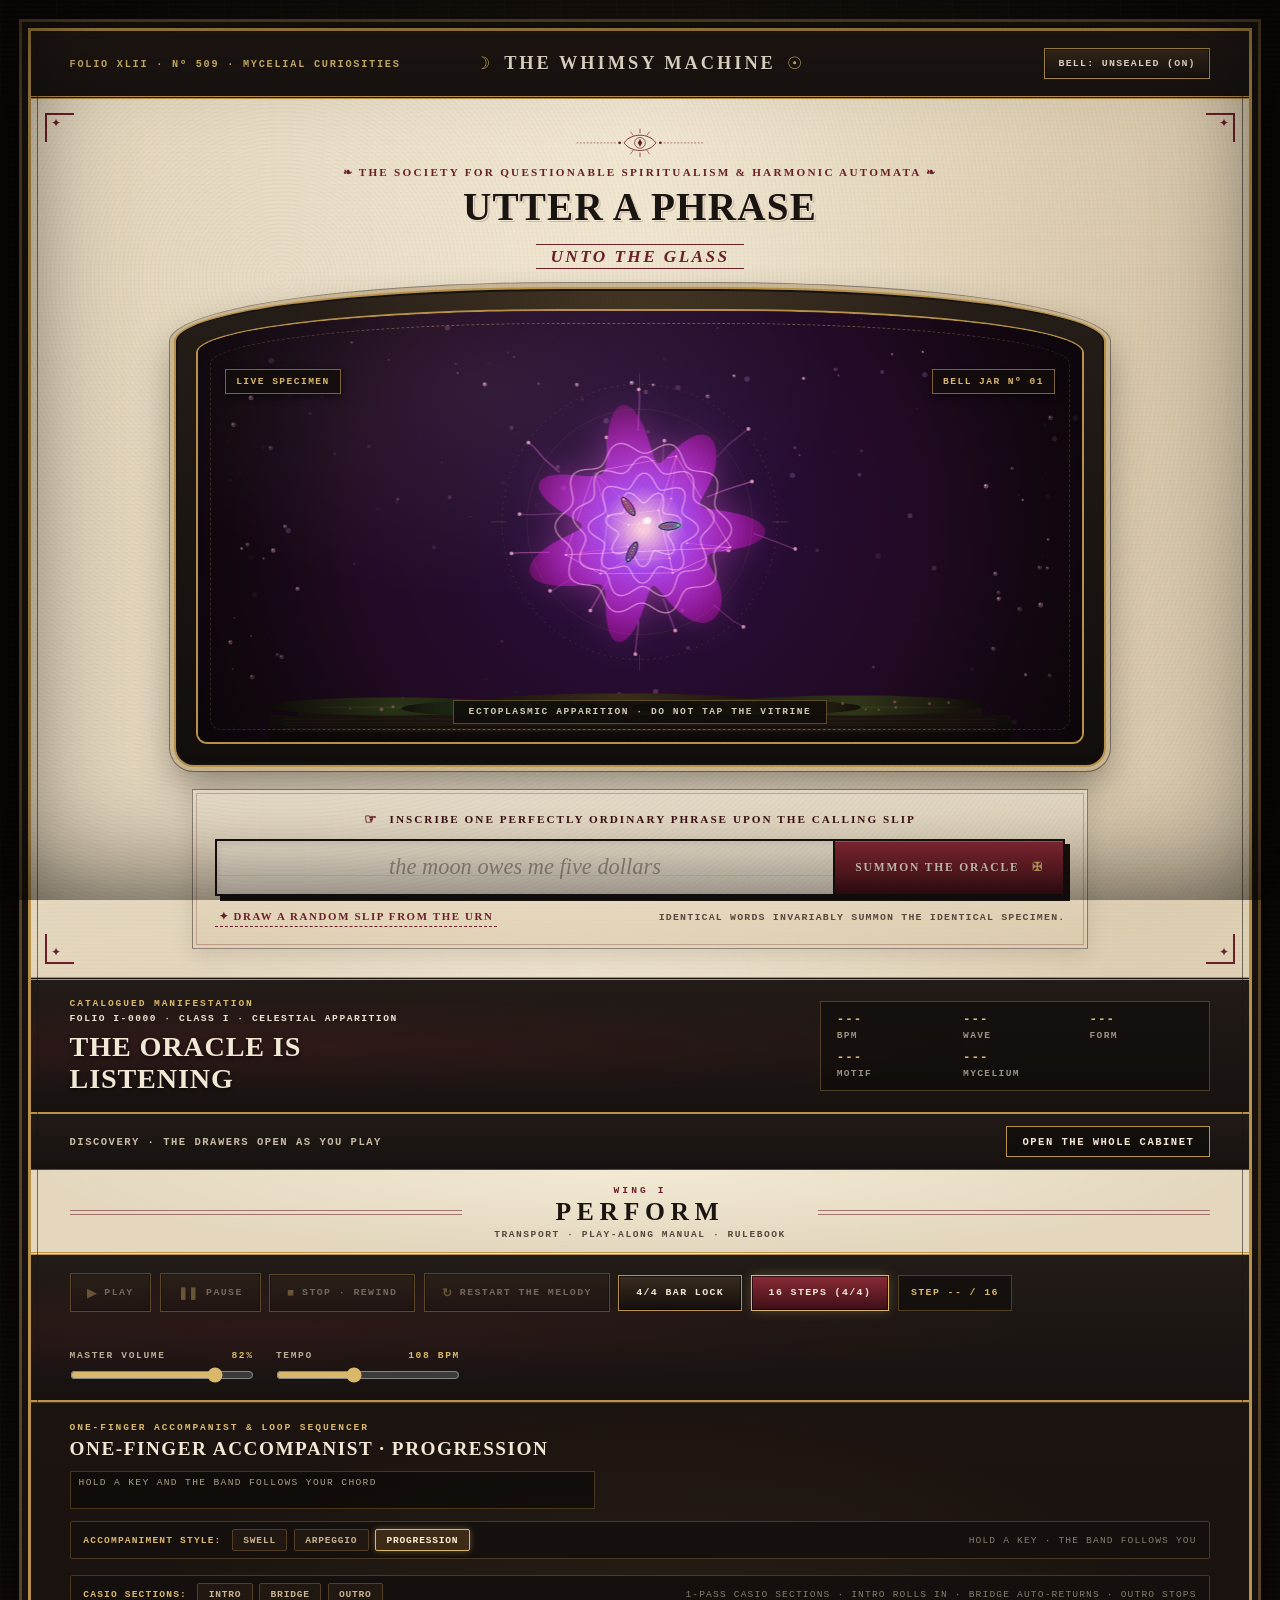
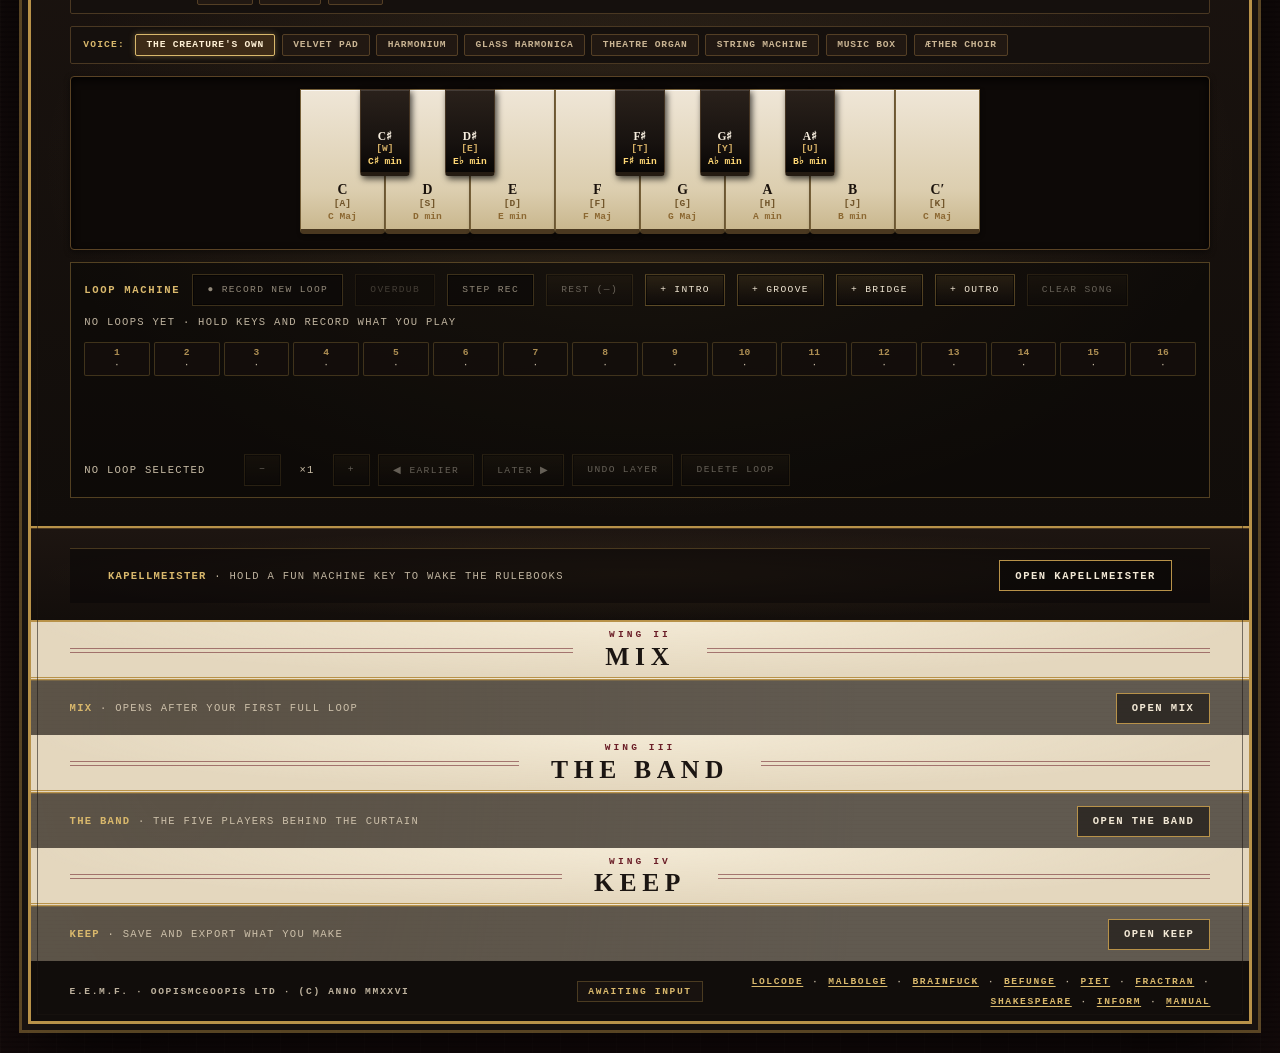
==== commit 51677c59: "THE WHIMSY" ====
--- a/index.html
+++ b/index.html
@@ -144,7 +144,10 @@
           <button class="transport-button" id="transport-bar-lock" type="button" aria-pressed="false" title="Fit each 12-step pass to one 4/4 bar (4 beats) at the stated BPM so loops land on a DAW 4/4 grid">
             4/4 BAR LOCK
           </button>
-          <output class="transport-position" id="transport-position" aria-live="off">STEP -- / 12</output>
+          <button class="transport-button" id="transport-grid-steps" type="button" aria-pressed="true" title="Switch between 16-step (straight 4/4) and 12-step (shuffle triplet) metric grid">
+            16 STEPS (4/4)
+          </button>
+          <output class="transport-position" id="transport-position" aria-live="off">STEP -- / 16</output>
           <output class="transport-section" id="transport-section" aria-live="off" title="The INTERCAL conductor's section for the current step"></output>
         </div>
         <div class="volume-control">
@@ -933,7 +936,7 @@
     // a cached old one. Restamp with `node tools/stamp_assets.mjs`; the tests
     // fail when the stamp or this module list falls behind src/.
     (() => {
-      const ASSET_VERSION = "099f713435af";
+      const ASSET_VERSION = "c1d74e1fe0d6";
       const MODULES = [
         "accompaniment.mjs", "app.mjs", "audio-export.mjs", "befunge.mjs", "brainfuck.mjs", "broadsheet.mjs", "cabinet.mjs", "conductor.mjs", "creature-rulebook.mjs",
         "ensemble.mjs", "fractran.mjs", "herbarium.mjs", "inform.mjs", "inspector.mjs", "intercal.mjs", "lolcode.mjs", "looper.mjs",
--- a/styles.css
+++ b/styles.css
@@ -173,6 +173,10 @@
   gap: 0.25rem;
   flex: 1 0 100%;
   margin: 0.2rem 0 0.35rem;
+}
+
+.looper-steps.is-16-steps {
+  grid-template-columns: repeat(16, minmax(0, 1fr));
 }
 
 .looper-step {
@@ -1796,6 +1800,10 @@
   gap: 0.42rem;
 }
 
+.beat-grid.is-16-steps {
+  grid-template-columns: repeat(16, minmax(0, 1fr));
+}
+
 .beat-step {
   display: grid;
   justify-items: center;
@@ -2816,6 +2824,11 @@
     grid-template-columns: repeat(6, minmax(0, 1fr));
   }
 
+  .beat-grid.is-16-steps,
+  .looper-steps.is-16-steps {
+    grid-template-columns: repeat(8, minmax(0, 1fr));
+  }
+
   .mixer-strips {
     grid-template-columns: repeat(4, minmax(0, 1fr));
   }
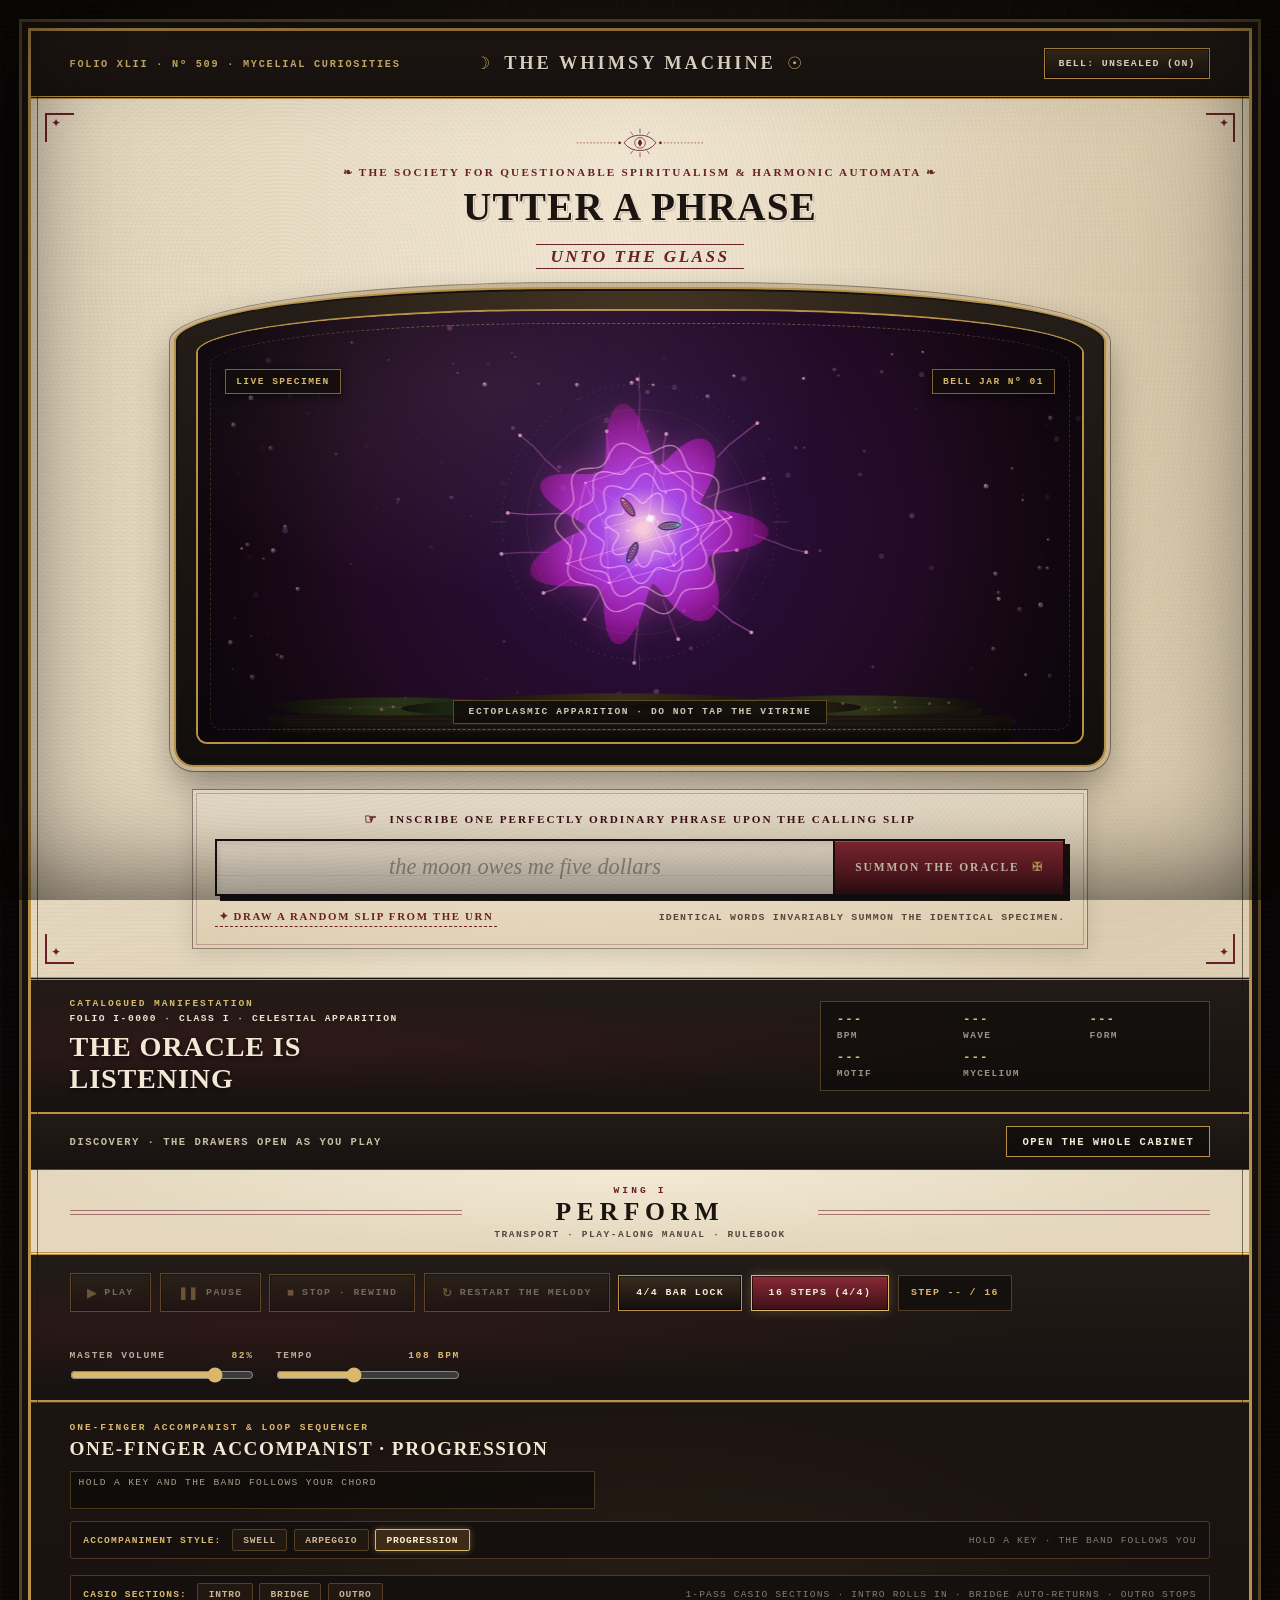
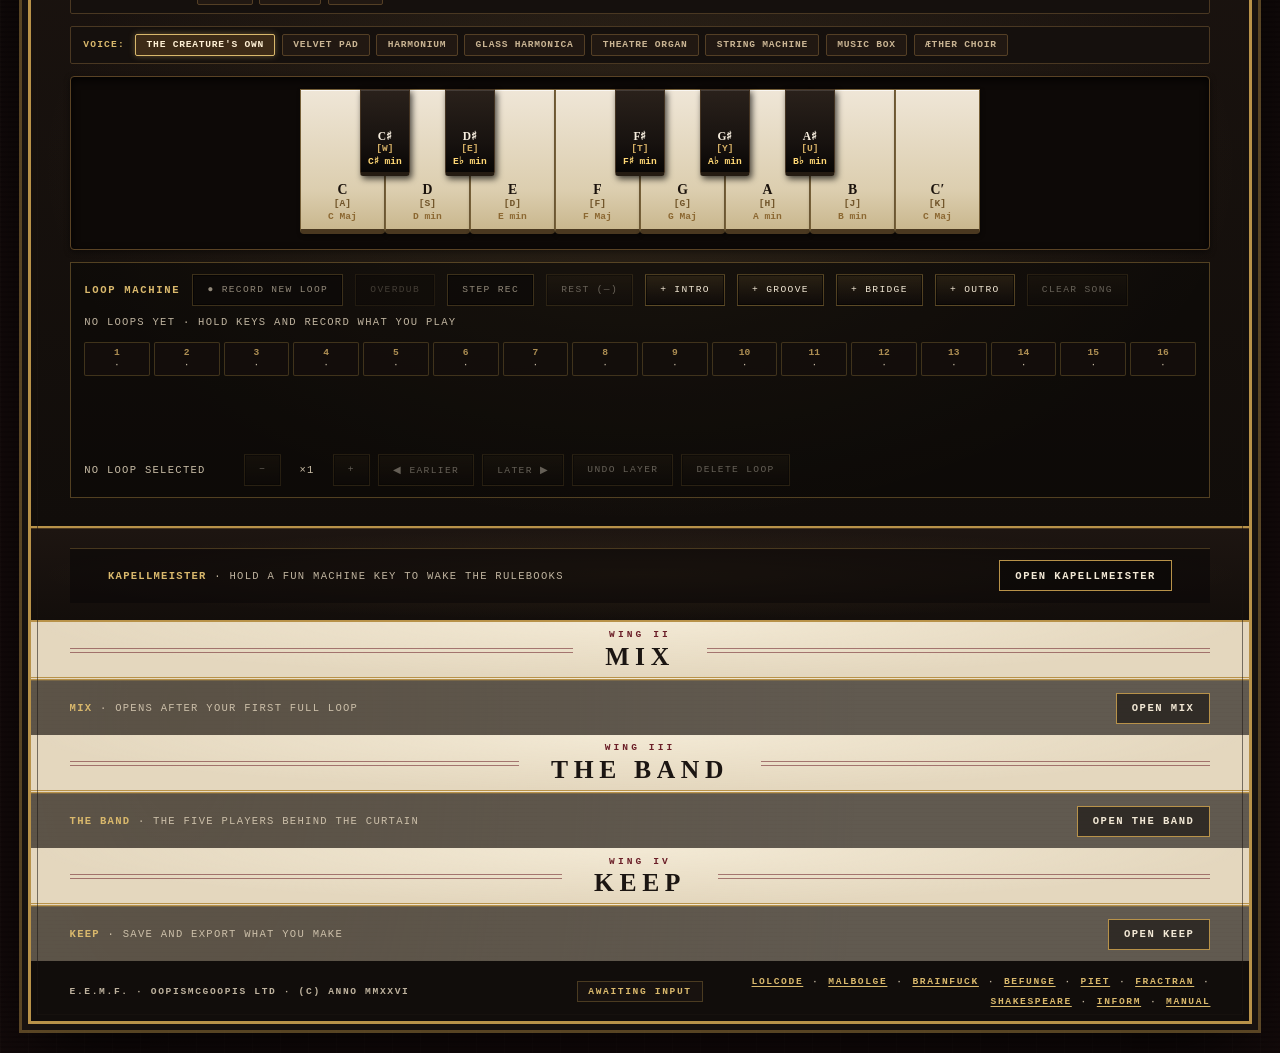
==== commit 6e6506dc: "Synchronize utterance metre and polish workstation layout (P8-15, P8-16) - Parameterize step unit du" ====
--- a/index.html
+++ b/index.html
@@ -324,56 +324,60 @@
             <p class="kapellmeister-variation" id="kapellmeister-variation">VARIATION: AS WRITTEN</p>
           </div>
           <div class="beat-actions kapellmeister-actions">
-            <div class="kapellmeister-select-wrap">
-              <label for="kapellmeister-genre" class="kapellmeister-label">RULEBOOK</label>
-              <!-- Options come from the genres in src/rulebooks.ni once it loads (D-033). -->
-              <select id="kapellmeister-genre" class="kapellmeister-select" aria-label="Select Kapellmeister music-theory genre rulebook" aria-describedby="kapellmeister-genre-motto" disabled></select>
-            </div>
-            <div class="kapellmeister-select-wrap">
-              <label for="kapellmeister-key-override" class="kapellmeister-label">KEY</label>
-              <select id="kapellmeister-key-override" class="kapellmeister-select" aria-label="Override creature tonic key">
-                <option value="native" selected>CREATURE'S KEY</option>
-                <option value="0">C</option>
-                <option value="1">C♯</option>
-                <option value="2">D</option>
-                <option value="3">E♭</option>
-                <option value="4">E</option>
-                <option value="5">F</option>
-                <option value="6">F♯</option>
-                <option value="7">G</option>
-                <option value="8">A♭</option>
-                <option value="9">A</option>
-                <option value="10">B♭</option>
-                <option value="11">B</option>
-              </select>
-            </div>
-            <div class="kapellmeister-select-wrap">
-              <label for="kapellmeister-scale-override" class="kapellmeister-label">MODE</label>
-              <select id="kapellmeister-scale-override" class="kapellmeister-select" aria-label="Override creature scale or mode">
-                <option value="native" selected>CREATURE'S MODE</option>
-                <option value="0">DORIAN</option>
-                <option value="1">MAJOR PENTATONIC</option>
-                <option value="2">DOUBLE HARMONIC</option>
-                <option value="3">BLUES</option>
-                <option value="4">WHOLE TONE</option>
-                <option value="5">PHRYGIAN</option>
-                <option value="6">UKRAINIAN DORIAN</option>
-                <option value="7">MAJOR NINTH</option>
-              </select>
-            </div>
-            <div class="kapellmeister-select-wrap">
-              <label for="kapellmeister-tuning-a4" class="kapellmeister-label">A4</label>
-              <select id="kapellmeister-tuning-a4" class="kapellmeister-select" aria-label="Concert pitch A4 reference in Hertz">
-                <option value="415">415 Hz (BAROQUE)</option>
-                <option value="432">432 Hz (VERDI)</option>
-                <option value="440" selected>440 Hz (STANDARD)</option>
-                <option value="442">442 Hz (ORCHESTRAL)</option>
-                <option value="444">444 Hz (BRIGHT)</option>
-                <option value="466">466 Hz (CHORTON)</option>
-              </select>
-            </div>
-            <button class="fun-chip kapellmeister-as-written" id="kapellmeister-as-written" type="button" aria-pressed="false" aria-describedby="kapellmeister-variation" title="Play the genre exactly as its rulebook wrote it, without this creature's variation">AS WRITTEN</button>
-            <button class="fun-chip kapellmeister-manuscript-toggle" id="kapellmeister-manuscript-toggle" type="button" aria-expanded="false" aria-controls="kapellmeister-manuscript" title="Open the Kapellmeister's Manuscript live Inform 7 rulebook sandbox">MANUSCRIPT <span aria-hidden="true">✎</span></button>
+            <div class="kapellmeister-group kapellmeister-group-rulebook" role="group" aria-label="Genre rulebook selection">
+              <div class="kapellmeister-select-wrap">
+                <label for="kapellmeister-genre" class="kapellmeister-label">RULEBOOK</label>
+                <!-- Options come from the genres in src/rulebooks.ni once it loads (D-033). -->
+                <select id="kapellmeister-genre" class="kapellmeister-select" aria-label="Select Kapellmeister music-theory genre rulebook" aria-describedby="kapellmeister-genre-motto" disabled></select>
+              </div>
+              <button class="fun-chip kapellmeister-as-written" id="kapellmeister-as-written" type="button" aria-pressed="false" aria-describedby="kapellmeister-variation" title="Play the genre exactly as its rulebook wrote it, without this creature's variation">AS WRITTEN</button>
+              <button class="fun-chip kapellmeister-manuscript-toggle" id="kapellmeister-manuscript-toggle" type="button" aria-expanded="false" aria-controls="kapellmeister-manuscript" title="Open the Kapellmeister's Manuscript live Inform 7 rulebook sandbox">MANUSCRIPT <span aria-hidden="true">✎</span></button>
+            </div>
+            <div class="kapellmeister-group kapellmeister-group-tuning" role="group" aria-label="Tuning and transposition overrides">
+              <div class="kapellmeister-select-wrap">
+                <label for="kapellmeister-key-override" class="kapellmeister-label">KEY</label>
+                <select id="kapellmeister-key-override" class="kapellmeister-select" aria-label="Override creature tonic key">
+                  <option value="native" selected>CREATURE'S KEY</option>
+                  <option value="0">C</option>
+                  <option value="1">C♯</option>
+                  <option value="2">D</option>
+                  <option value="3">E♭</option>
+                  <option value="4">E</option>
+                  <option value="5">F</option>
+                  <option value="6">F♯</option>
+                  <option value="7">G</option>
+                  <option value="8">A♭</option>
+                  <option value="9">A</option>
+                  <option value="10">B♭</option>
+                  <option value="11">B</option>
+                </select>
+              </div>
+              <div class="kapellmeister-select-wrap">
+                <label for="kapellmeister-scale-override" class="kapellmeister-label">MODE</label>
+                <select id="kapellmeister-scale-override" class="kapellmeister-select" aria-label="Override creature scale or mode">
+                  <option value="native" selected>CREATURE'S MODE</option>
+                  <option value="0">DORIAN</option>
+                  <option value="1">MAJOR PENTATONIC</option>
+                  <option value="2">DOUBLE HARMONIC</option>
+                  <option value="3">BLUES</option>
+                  <option value="4">WHOLE TONE</option>
+                  <option value="5">PHRYGIAN</option>
+                  <option value="6">UKRAINIAN DORIAN</option>
+                  <option value="7">MAJOR NINTH</option>
+                </select>
+              </div>
+              <div class="kapellmeister-select-wrap">
+                <label for="kapellmeister-tuning-a4" class="kapellmeister-label">A4</label>
+                <select id="kapellmeister-tuning-a4" class="kapellmeister-select" aria-label="Concert pitch A4 reference in Hertz">
+                  <option value="415">415 Hz (BAROQUE)</option>
+                  <option value="432">432 Hz (VERDI)</option>
+                  <option value="440" selected>440 Hz (STANDARD)</option>
+                  <option value="442">442 Hz (ORCHESTRAL)</option>
+                  <option value="444">444 Hz (BRIGHT)</option>
+                  <option value="466">466 Hz (CHORTON)</option>
+                </select>
+              </div>
+            </div>
           </div>
         </div>
         <div class="kapellmeister-body">
@@ -703,6 +707,14 @@
         </div>
         <span class="wing-rule" aria-hidden="true"></span>
       </header>
+      <nav class="keep-deck-nav" aria-label="Keep Wing Deck Selector">
+        <div class="keep-deck-tabs" role="tablist">
+          <button class="keep-deck-tab is-active" id="keep-tab-export" type="button" role="tab" aria-selected="true" aria-controls="export-engine">1. ENGRAVER'S DESK</button>
+          <button class="keep-deck-tab" id="keep-tab-session" type="button" role="tab" aria-selected="false" aria-controls="session-engine">2. SESSION LEDGER</button>
+          <button class="keep-deck-tab" id="keep-tab-studio" type="button" role="tab" aria-selected="false" aria-controls="studio-engine">3. STUDIO &amp; MIDI</button>
+          <button class="keep-deck-tab" id="keep-tab-herbarium" type="button" role="tab" aria-selected="false" aria-controls="herbarium-engine">4. NATURALIST'S HERBARIUM</button>
+        </div>
+      </nav>
       <section class="beat-engine session-engine" id="session-engine" aria-labelledby="session-heading">
         <div class="beat-header">
           <div class="beat-identity">
@@ -753,25 +765,37 @@
         <div class="session-body export-body">
           <div class="session-field" role="group" aria-labelledby="export-format-label">
             <span class="session-files-label" id="export-format-label">STUDIO FORMAT</span>
-            <div class="session-row">
-              <select id="export-bit-depth" class="kapellmeister-select" aria-label="WAV bit depth">
-                <option value="16">16-BIT (DITHERED)</option>
-                <option value="24" selected>24-BIT</option>
-                <option value="32f">32-BIT FLOAT</option>
-              </select>
-              <select id="export-sample-rate" class="kapellmeister-select" aria-label="WAV sample rate">
-                <option value="44100">44.1 kHz</option>
-                <option value="48000" selected>48 kHz</option>
-                <option value="96000">96 kHz</option>
-              </select>
-              <select id="export-loop-mode" class="kapellmeister-select" aria-label="Loop or one-shot export">
-                <option value="loop" selected>LOOP-PERFECT (TAIL FOLDED)</option>
-                <option value="oneshot">ONE-SHOT (TAIL KEPT)</option>
-              </select>
-              <select id="export-stem-mode" class="kapellmeister-select" aria-label="Stem processing">
-                <option value="dry" selected>DRY STEMS (NO ROOM, NO COMPRESSOR)</option>
-                <option value="printed">PRINTED STEMS (AS HEARD)</option>
-              </select>
+            <div class="export-format-grid">
+              <div class="export-format-cell">
+                <label for="export-bit-depth" class="export-sublabel">BIT DEPTH</label>
+                <select id="export-bit-depth" class="kapellmeister-select" aria-label="WAV bit depth">
+                  <option value="16">16-BIT (DITHERED)</option>
+                  <option value="24" selected>24-BIT</option>
+                  <option value="32f">32-BIT FLOAT</option>
+                </select>
+              </div>
+              <div class="export-format-cell">
+                <label for="export-sample-rate" class="export-sublabel">SAMPLE RATE</label>
+                <select id="export-sample-rate" class="kapellmeister-select" aria-label="WAV sample rate">
+                  <option value="44100">44.1 kHz</option>
+                  <option value="48000" selected>48 kHz</option>
+                  <option value="96000">96 kHz</option>
+                </select>
+              </div>
+              <div class="export-format-cell">
+                <label for="export-loop-mode" class="export-sublabel">LOOP TAIL</label>
+                <select id="export-loop-mode" class="kapellmeister-select" aria-label="Loop or one-shot export">
+                  <option value="loop" selected>LOOP-PERFECT (TAIL FOLDED)</option>
+                  <option value="oneshot">ONE-SHOT (TAIL KEPT)</option>
+                </select>
+              </div>
+              <div class="export-format-cell">
+                <label for="export-stem-mode" class="export-sublabel">STEM PROCESSING</label>
+                <select id="export-stem-mode" class="kapellmeister-select" aria-label="Stem processing">
+                  <option value="dry" selected>DRY STEMS (NO ROOM, NO COMPRESSOR)</option>
+                  <option value="printed">PRINTED STEMS (AS HEARD)</option>
+                </select>
+              </div>
             </div>
           </div>
           <div class="session-field" role="group" aria-labelledby="export-audio-label">
@@ -936,7 +960,7 @@
     // a cached old one. Restamp with `node tools/stamp_assets.mjs`; the tests
     // fail when the stamp or this module list falls behind src/.
     (() => {
-      const ASSET_VERSION = "c1d74e1fe0d6";
+      const ASSET_VERSION = "c3bc018969a6";
       const MODULES = [
         "accompaniment.mjs", "app.mjs", "audio-export.mjs", "befunge.mjs", "brainfuck.mjs", "broadsheet.mjs", "cabinet.mjs", "conductor.mjs", "creature-rulebook.mjs",
         "ensemble.mjs", "fractran.mjs", "herbarium.mjs", "inform.mjs", "inspector.mjs", "intercal.mjs", "lolcode.mjs", "looper.mjs",
--- a/styles.css
+++ b/styles.css
@@ -2018,10 +2018,31 @@
 
 .kapellmeister-actions {
   display: flex;
-  align-items: center;
-  gap: 0.75rem;
+  flex-wrap: wrap;
+  align-items: flex-end;
+  justify-content: flex-end;
+  gap: 0.5rem 0.75rem;
   min-width: 0;
   max-width: 100%;
+}
+
+.kapellmeister-group {
+  display: flex;
+  flex-wrap: wrap;
+  align-items: flex-end;
+  gap: 0.5rem;
+  padding: 0.25rem 0.5rem;
+  border: 1px solid rgba(184, 146, 73, 0.25);
+  background: rgba(14, 10, 8, 0.55);
+}
+
+.kapellmeister-group-rulebook {
+  border-color: rgba(184, 146, 73, 0.35);
+}
+
+.kapellmeister-group-tuning {
+  border-color: rgba(184, 146, 73, 0.25);
+  background: rgba(10, 8, 6, 0.75);
 }
 
 /* The Fun Machine's telemetry narrates every held key and progression, so
@@ -2886,22 +2907,89 @@
       0 30px 80px rgba(0, 0, 0, 0.92);
   }
 
-  /* In keep drawer, put session-engine, export-engine, and studio-engine side by side */
+  /* In keep drawer, display active segmented deck panel cleanly */
   #drawer-body-keep:not([hidden]) {
-    display: grid;
-    grid-template-columns: repeat(auto-fit, minmax(320px, 1fr));
-    gap: clamp(1.2rem, 3vw, 2.5rem);
+    display: block;
     padding: 1.2rem clamp(1.1rem, 3vw, 2.8rem);
   }
 
+  .wing-keep .beat-engine[hidden] {
+    display: none !important;
+  }
+
   #session-engine,
-  #export-engine {
-    border-right: 2px solid var(--brass-dim);
-    border-bottom: 0;
-  }
-
-  #studio-engine {
-    border-bottom: 0;
+  #export-engine,
+  #studio-engine,
+  #herbarium-engine {
+    border: 1.5px solid var(--brass-dim);
+    margin-top: 0.65rem;
+  }
+}
+
+/* Keep Wing Segmented Decks & Export Format Grid (P8-16, D-082) */
+.keep-deck-nav {
+  margin: 0.5rem 0 0.85rem;
+  padding: 0;
+}
+
+.keep-deck-tabs {
+  display: flex;
+  flex-wrap: wrap;
+  gap: 0.45rem;
+  border-bottom: 2px solid var(--brass-dim);
+  padding-bottom: 0.5rem;
+}
+
+.keep-deck-tab {
+  background: rgba(22, 17, 13, 0.85);
+  border: 1px solid var(--brass-dim);
+  color: var(--parchment-deep);
+  font-family: var(--mono-ledger);
+  font-size: 0.68rem;
+  font-weight: 700;
+  letter-spacing: 0.1em;
+  padding: 0.4rem 0.75rem;
+  cursor: pointer;
+  transition: all 0.15s ease;
+}
+
+.keep-deck-tab:hover {
+  color: var(--parchment-light);
+  border-color: var(--brass);
+}
+
+.keep-deck-tab.is-active,
+.keep-deck-tab[aria-selected="true"] {
+  background: var(--brass-dim);
+  color: #120e0a;
+  border-color: var(--brass-bright);
+}
+
+.export-format-grid {
+  display: grid;
+  grid-template-columns: repeat(2, minmax(0, 1fr));
+  gap: 0.75rem 1rem;
+  width: 100%;
+}
+
+.export-format-cell {
+  display: flex;
+  flex-direction: column;
+  gap: 0.35rem;
+}
+
+.export-sublabel {
+  font-family: var(--mono-ledger);
+  font-size: 0.62rem;
+  font-weight: 700;
+  letter-spacing: 0.12em;
+  color: var(--brass-bright);
+  text-transform: uppercase;
+}
+
+@media (max-width: 600px) {
+  .export-format-grid {
+    grid-template-columns: minmax(0, 1fr);
   }
 }
 
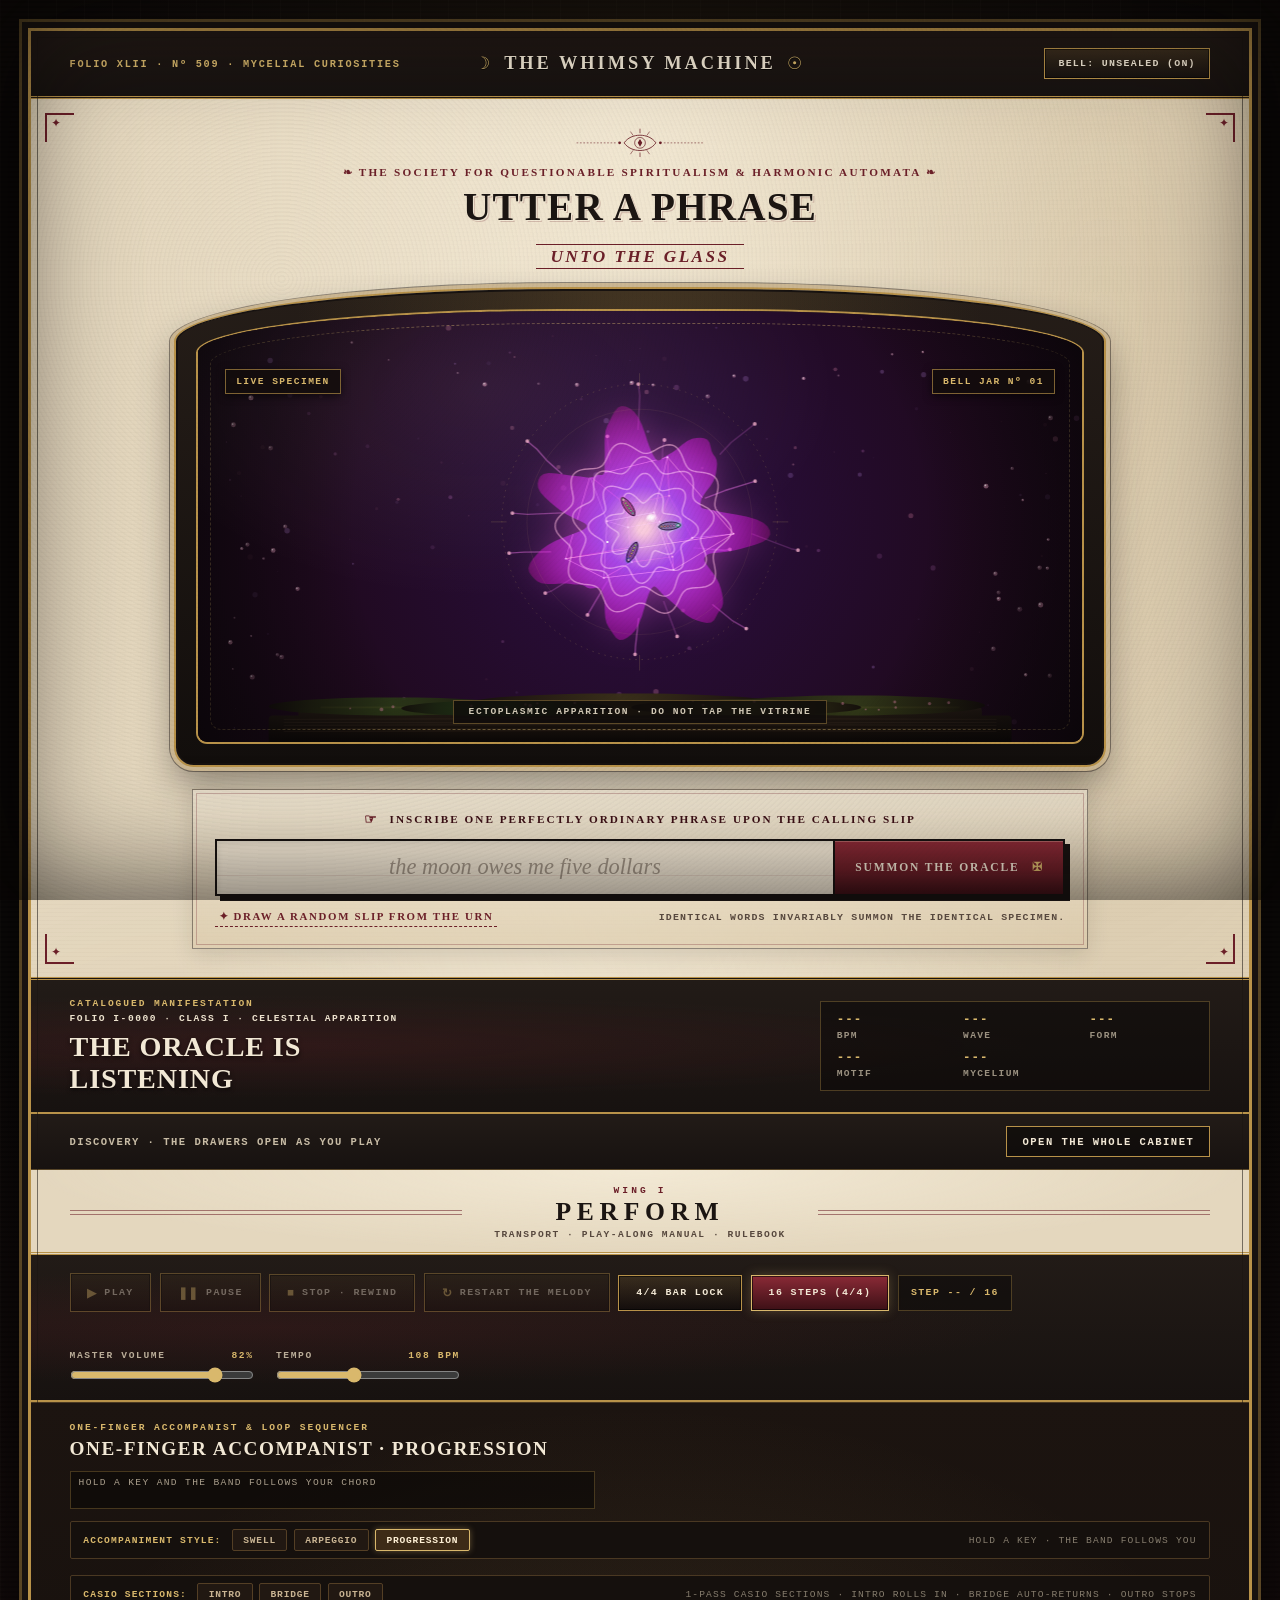
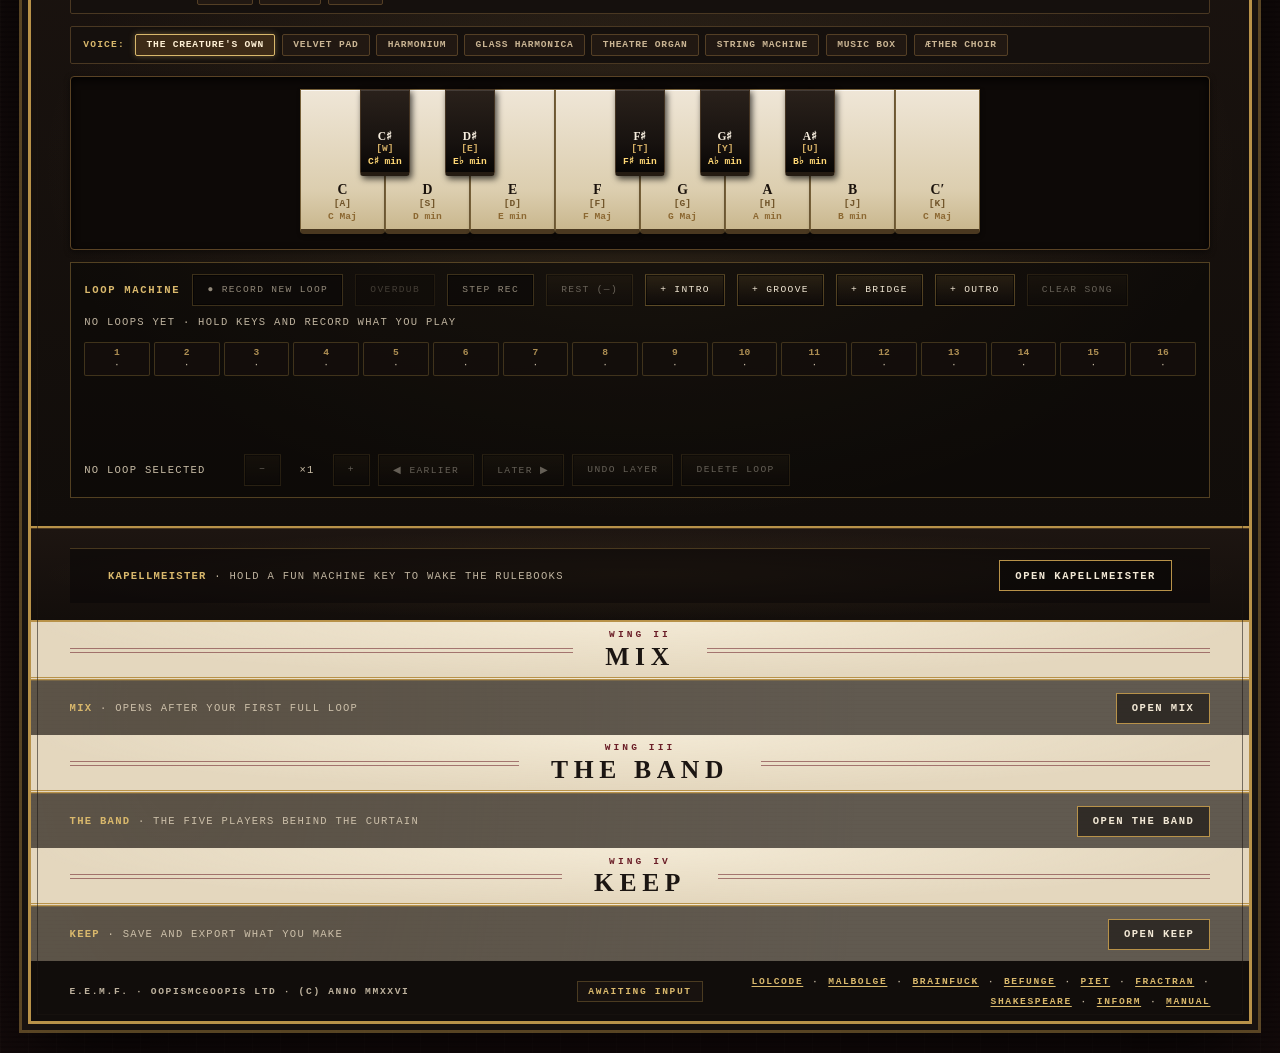
==== commit 68028a4d: "Implement Project Navi Creative Determinant autopoiesis and fractal dynamics (P9-01, P9-02, P9-03, D" ====
--- a/index.html
+++ b/index.html
@@ -960,9 +960,9 @@
     // a cached old one. Restamp with `node tools/stamp_assets.mjs`; the tests
     // fail when the stamp or this module list falls behind src/.
     (() => {
-      const ASSET_VERSION = "c3bc018969a6";
+      const ASSET_VERSION = "50a1b4ff3f10";
       const MODULES = [
-        "accompaniment.mjs", "app.mjs", "audio-export.mjs", "befunge.mjs", "brainfuck.mjs", "broadsheet.mjs", "cabinet.mjs", "conductor.mjs", "creature-rulebook.mjs",
+        "accompaniment.mjs", "app.mjs", "audio-export.mjs", "autopoiesis.mjs", "befunge.mjs", "brainfuck.mjs", "broadsheet.mjs", "cabinet.mjs", "conductor.mjs", "creature-rulebook.mjs",
         "ensemble.mjs", "fractran.mjs", "herbarium.mjs", "inform.mjs", "inspector.mjs", "intercal.mjs", "lolcode.mjs", "looper.mjs",
         "malbolge.mjs", "manuscript.mjs", "midi-io.mjs", "midi.mjs", "mixer.mjs", "music.mjs", "mycelium.mjs", "schedulers.mjs", "score.mjs",
         "session.mjs", "shakespeare.mjs", "share.mjs", "transport.mjs", "tuning.mjs", "variation.mjs", "version.mjs", "vitrine-canvas.mjs", "voices.mjs", "zip.mjs",
--- a/styles.css
+++ b/styles.css
@@ -2019,11 +2019,11 @@
 .kapellmeister-actions {
   display: flex;
   flex-wrap: wrap;
-  align-items: flex-end;
-  justify-content: flex-end;
+  align-items: center;
+  justify-content: flex-start;
   gap: 0.5rem 0.75rem;
+  width: 100%;
   min-width: 0;
-  max-width: 100%;
 }
 
 .kapellmeister-group {
@@ -2069,22 +2069,25 @@
 }
 
 /* Genre titles and telemetry change length with the rulebook, so the
-   Kapellmeister header is a fixed grid: the title always reserves two lines,
-   the telemetry stays on one, and the menu column never moves. */
+   Kapellmeister header reserves fixed line boxes: the title always reserves two lines,
+   the telemetry stays on one, and switching genres never shifts the controls. */
 .kapellmeister-engine .beat-header {
-  display: grid;
-  grid-template-columns: minmax(0, 1fr) auto;
-  align-items: flex-start;
+  display: flex;
+  flex-direction: column;
+  gap: 0.85rem;
 }
 
 .kapellmeister-engine .beat-identity {
+  width: 100%;
   min-width: 0;
 }
 
 .kapellmeister-engine .beat-title-row {
-  display: grid;
-  justify-items: start;
-  gap: 0.45rem;
+  display: flex;
+  flex-wrap: wrap;
+  align-items: baseline;
+  justify-content: space-between;
+  gap: 0.45rem 1rem;
 }
 
 #kapellmeister-heading {
@@ -2112,12 +2115,6 @@
   overflow: hidden;
   text-overflow: ellipsis;
   white-space: nowrap;
-}
-
-@media (max-width: 760px) {
-  .kapellmeister-engine .beat-header {
-    grid-template-columns: minmax(0, 1fr);
-  }
 }
 
 /* A genre's motto from src/rulebooks.ni. Mottos differ in length, so the
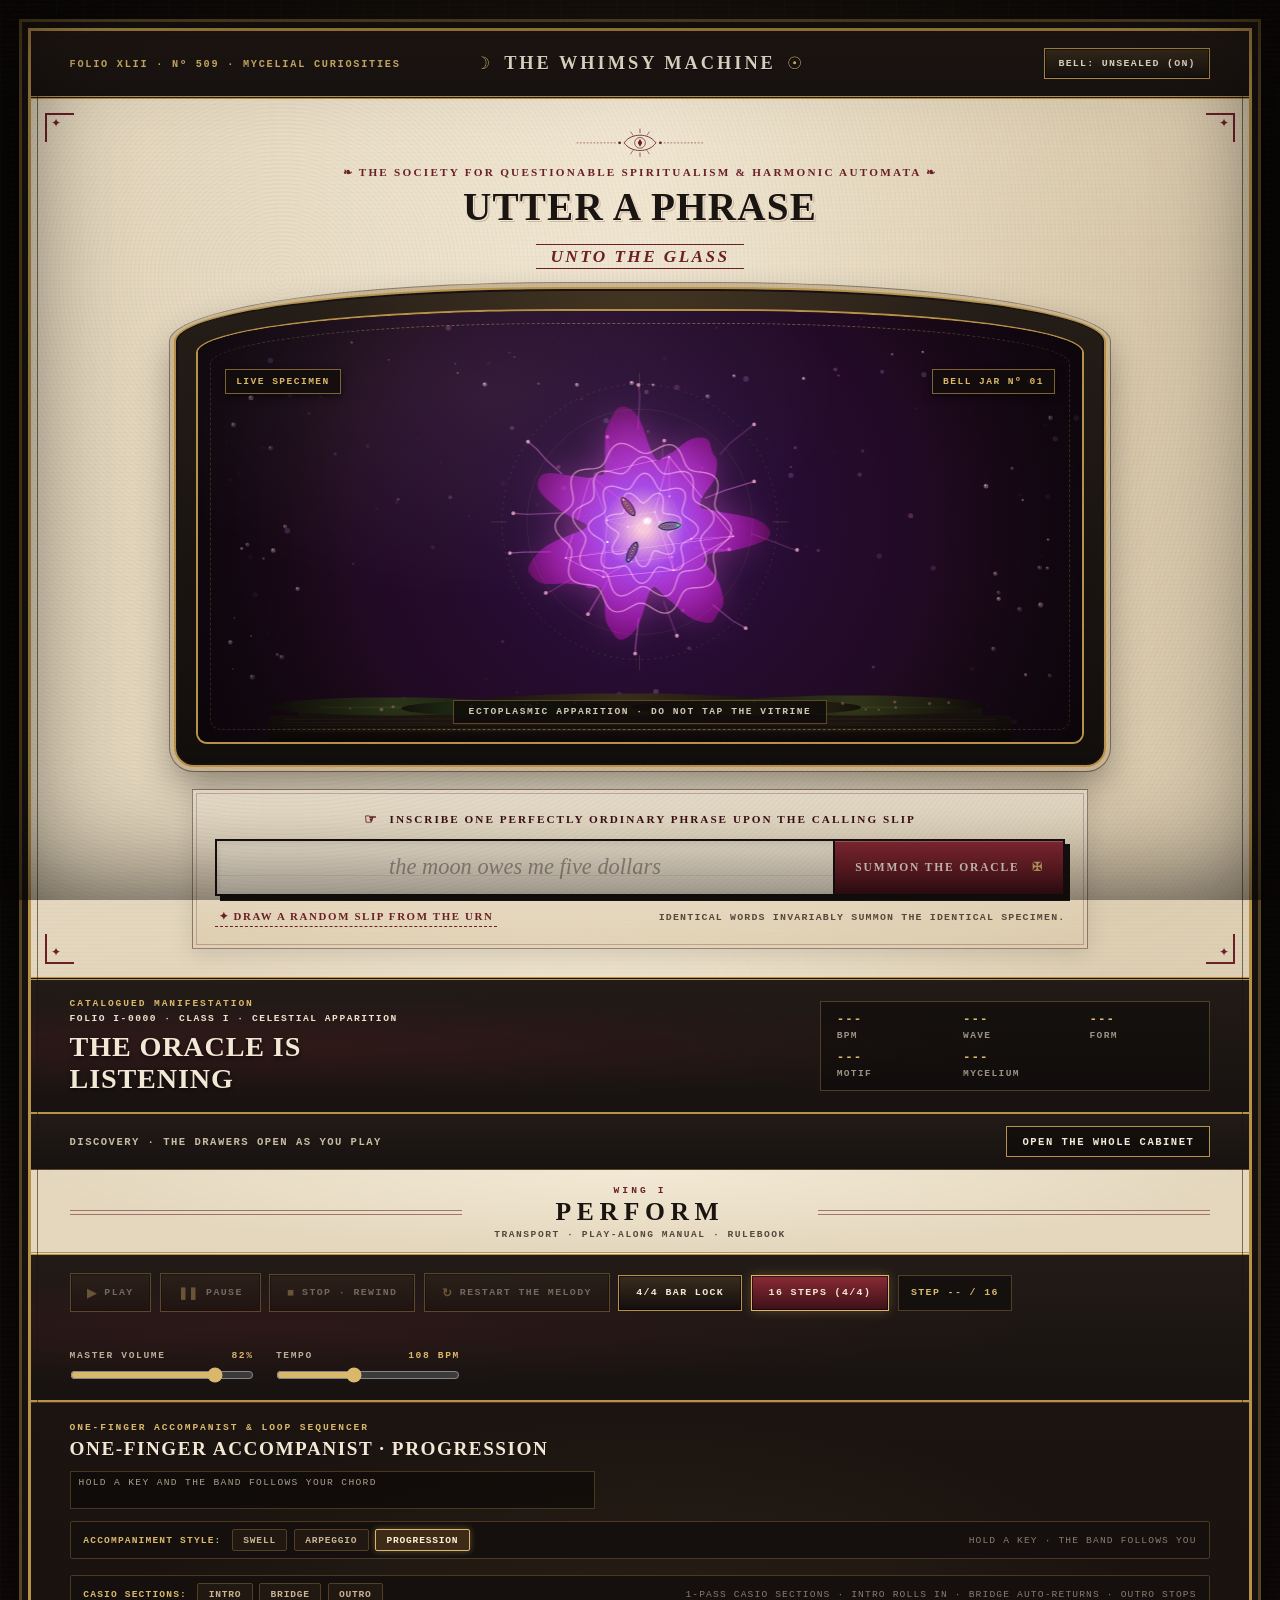
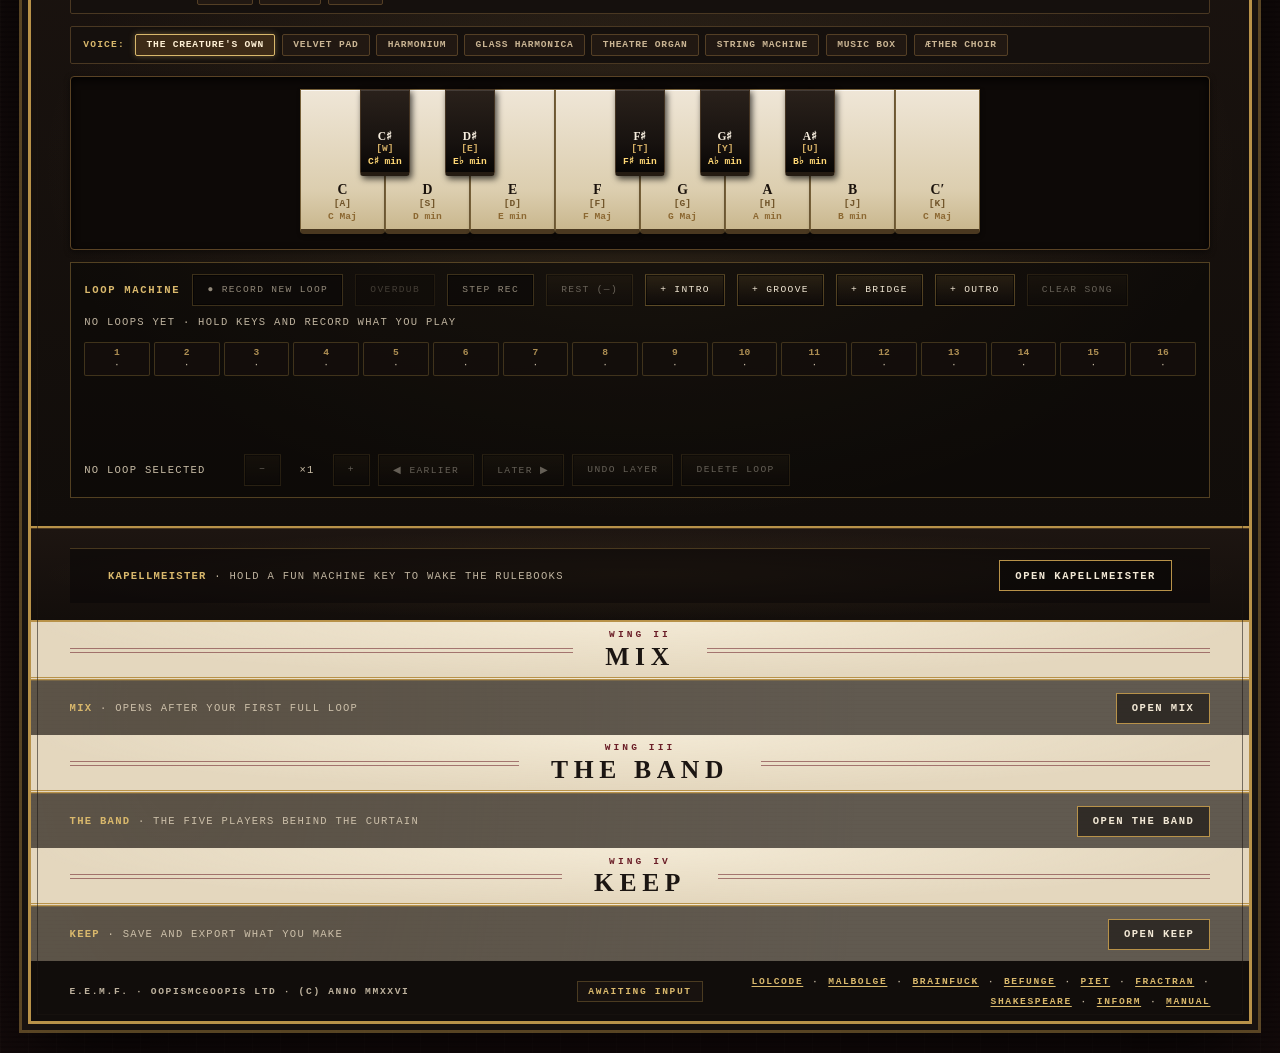
==== commit 7adcabc6: "Fix 16-step Fun Machine chord progression cutoff and tempo lock (P8-17, D-084)" ====
--- a/index.html
+++ b/index.html
@@ -960,7 +960,7 @@
     // a cached old one. Restamp with `node tools/stamp_assets.mjs`; the tests
     // fail when the stamp or this module list falls behind src/.
     (() => {
-      const ASSET_VERSION = "50a1b4ff3f10";
+      const ASSET_VERSION = "19e8cc68592b";
       const MODULES = [
         "accompaniment.mjs", "app.mjs", "audio-export.mjs", "autopoiesis.mjs", "befunge.mjs", "brainfuck.mjs", "broadsheet.mjs", "cabinet.mjs", "conductor.mjs", "creature-rulebook.mjs",
         "ensemble.mjs", "fractran.mjs", "herbarium.mjs", "inform.mjs", "inspector.mjs", "intercal.mjs", "lolcode.mjs", "looper.mjs",
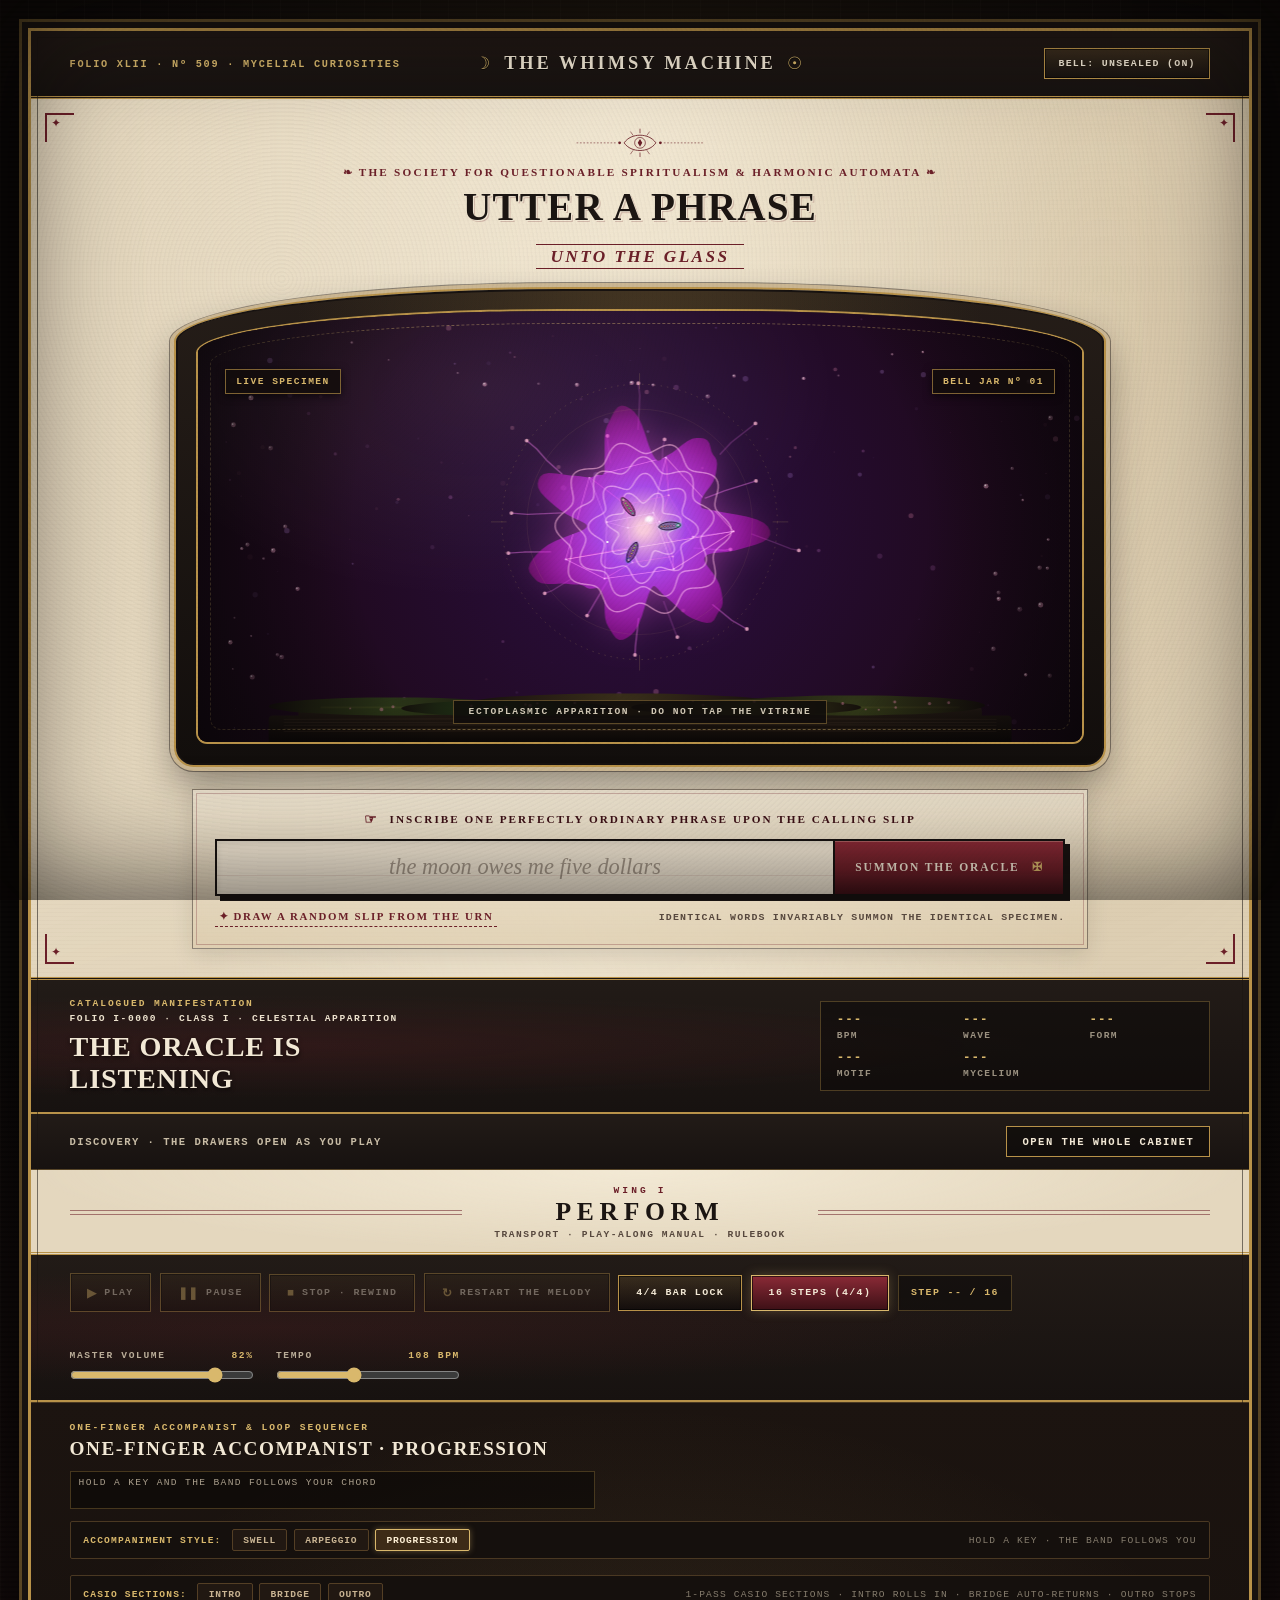
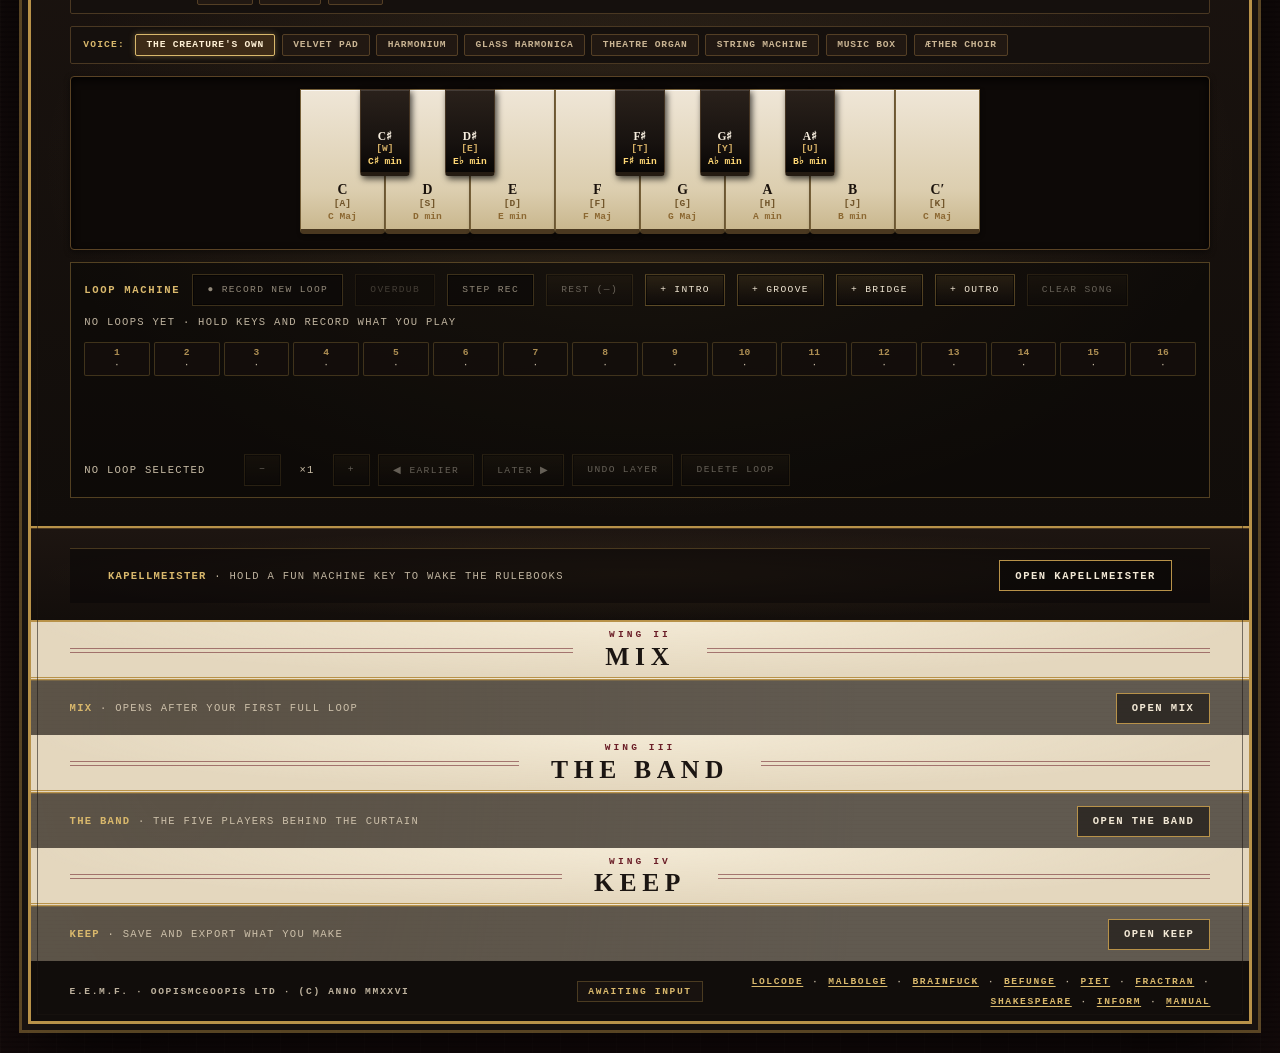
==== commit a4bc60d5: "Elevate lead singing register and ground mycelium physical modeling (P8-18, D-085)" ====
--- a/index.html
+++ b/index.html
@@ -960,7 +960,7 @@
     // a cached old one. Restamp with `node tools/stamp_assets.mjs`; the tests
     // fail when the stamp or this module list falls behind src/.
     (() => {
-      const ASSET_VERSION = "19e8cc68592b";
+      const ASSET_VERSION = "16e6da2a7b01";
       const MODULES = [
         "accompaniment.mjs", "app.mjs", "audio-export.mjs", "autopoiesis.mjs", "befunge.mjs", "brainfuck.mjs", "broadsheet.mjs", "cabinet.mjs", "conductor.mjs", "creature-rulebook.mjs",
         "ensemble.mjs", "fractran.mjs", "herbarium.mjs", "inform.mjs", "inspector.mjs", "intercal.mjs", "lolcode.mjs", "looper.mjs",
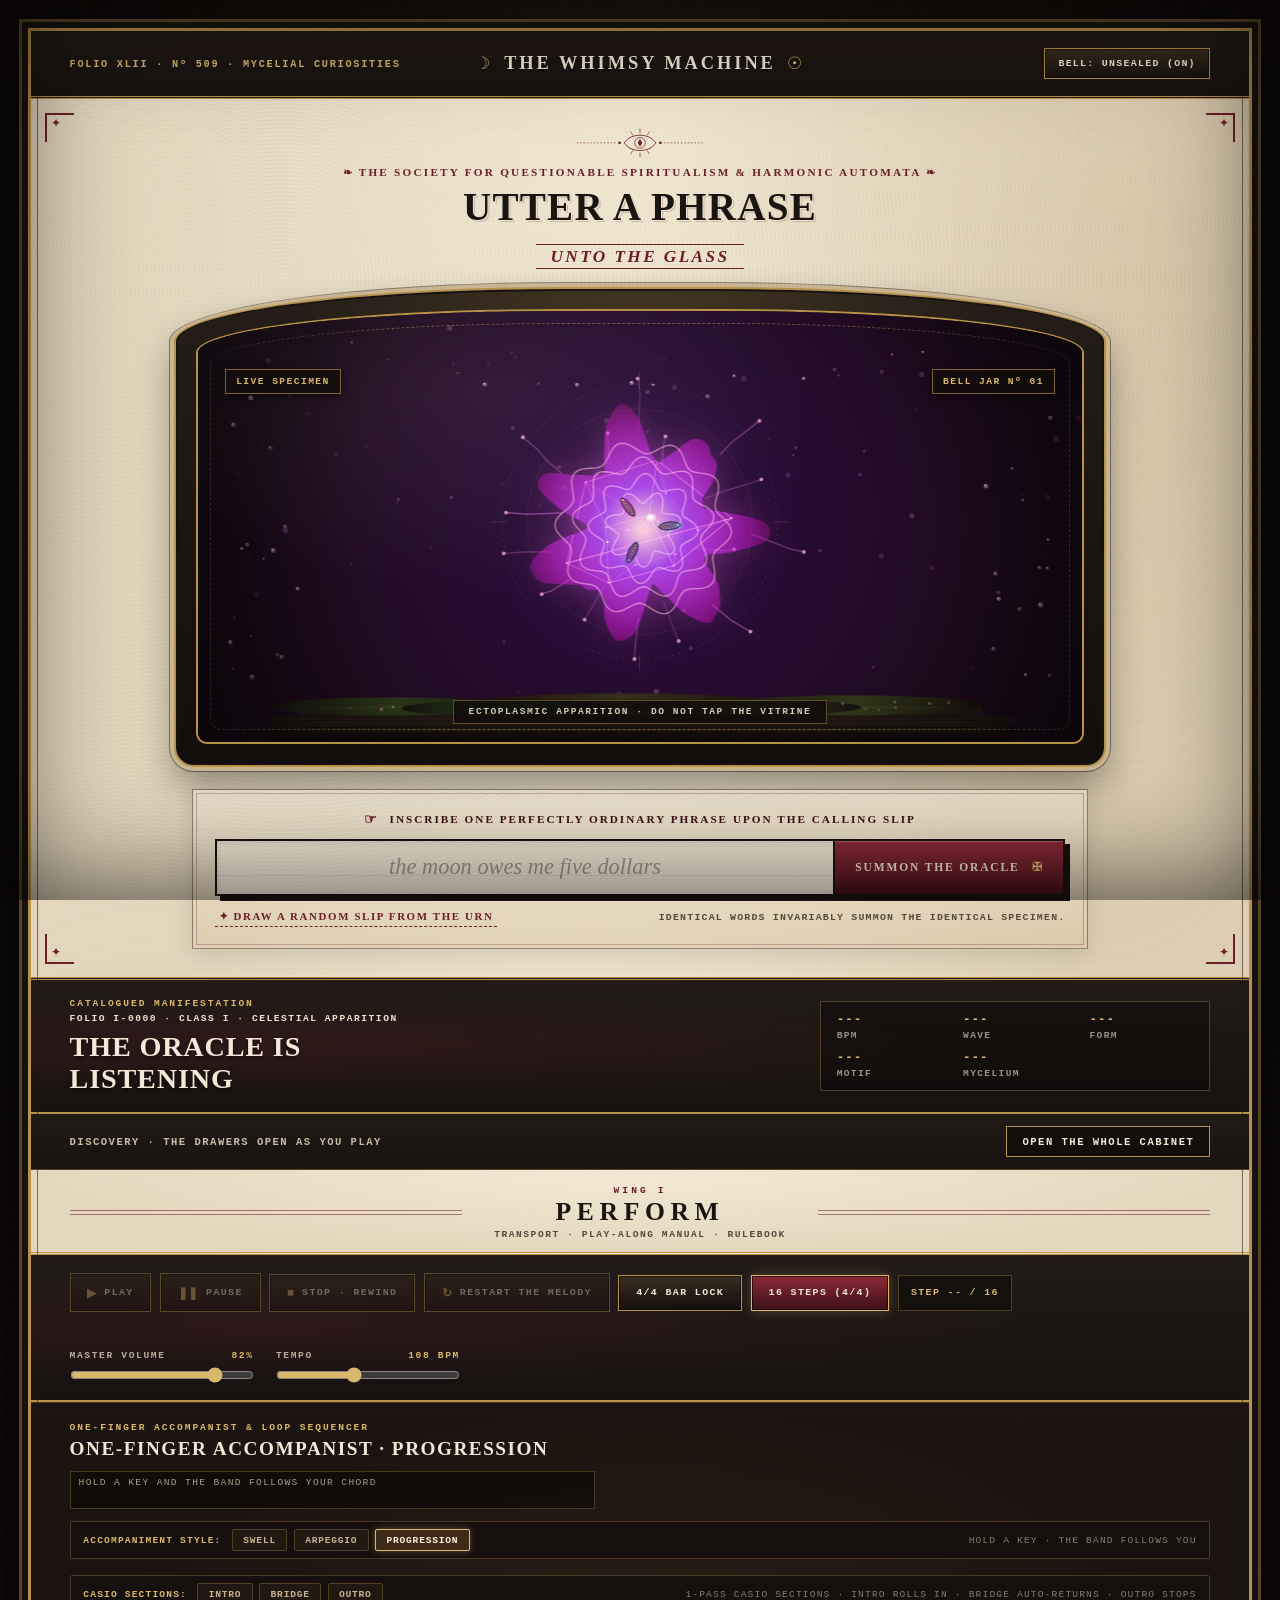
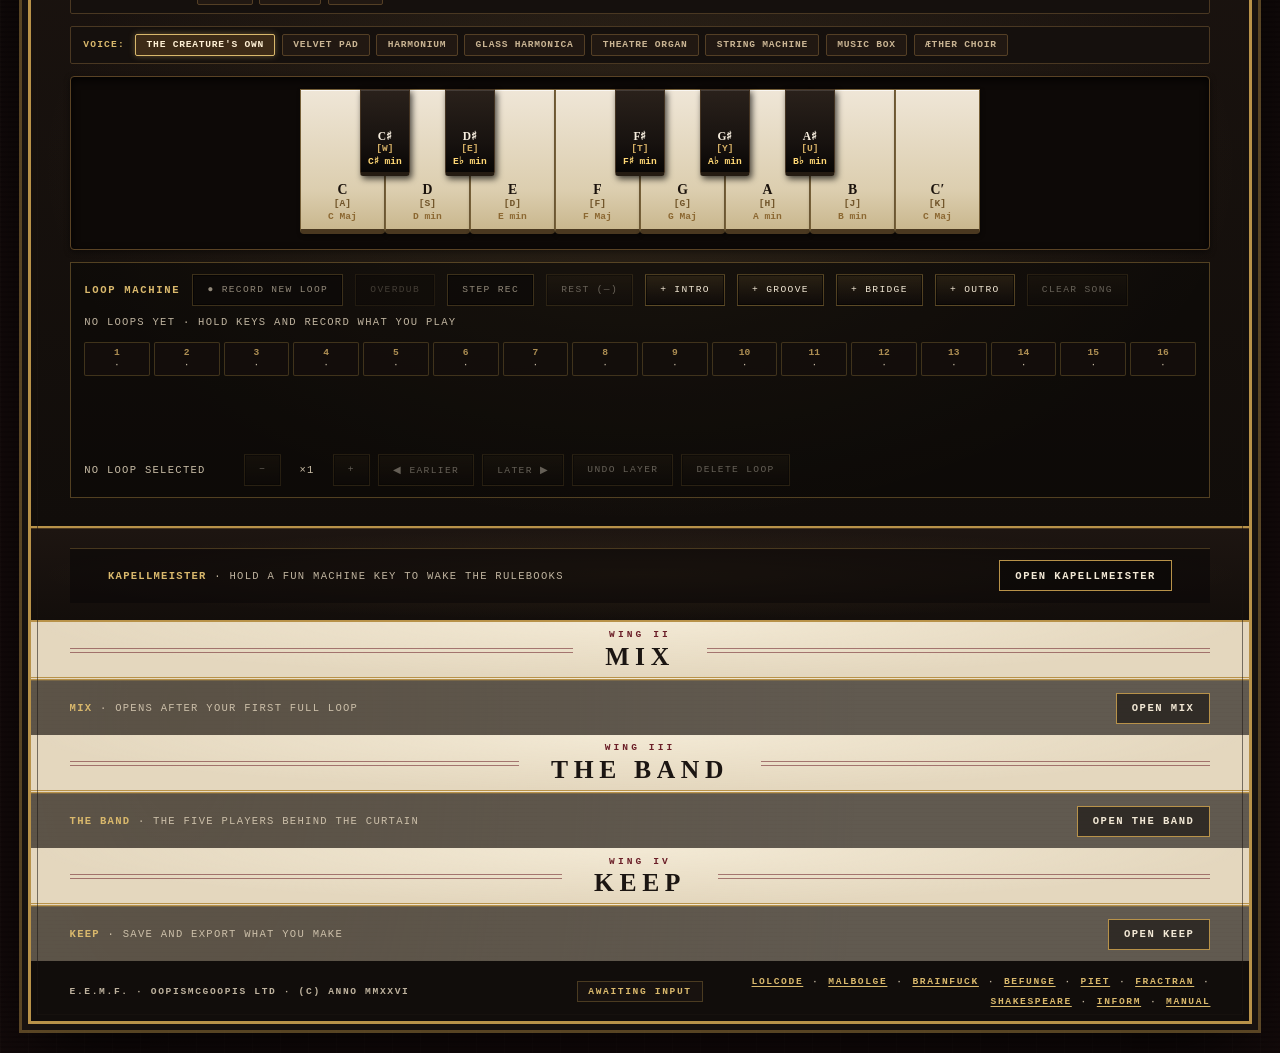
==== commit c0a220c1: "Overhaul Plates I-V archetype synthesis for timbral variance (P8-18, D-086)" ====
--- a/index.html
+++ b/index.html
@@ -960,7 +960,7 @@
     // a cached old one. Restamp with `node tools/stamp_assets.mjs`; the tests
     // fail when the stamp or this module list falls behind src/.
     (() => {
-      const ASSET_VERSION = "16e6da2a7b01";
+      const ASSET_VERSION = "7bbb42dccd0d";
       const MODULES = [
         "accompaniment.mjs", "app.mjs", "audio-export.mjs", "autopoiesis.mjs", "befunge.mjs", "brainfuck.mjs", "broadsheet.mjs", "cabinet.mjs", "conductor.mjs", "creature-rulebook.mjs",
         "ensemble.mjs", "fractran.mjs", "herbarium.mjs", "inform.mjs", "inspector.mjs", "intercal.mjs", "lolcode.mjs", "looper.mjs",
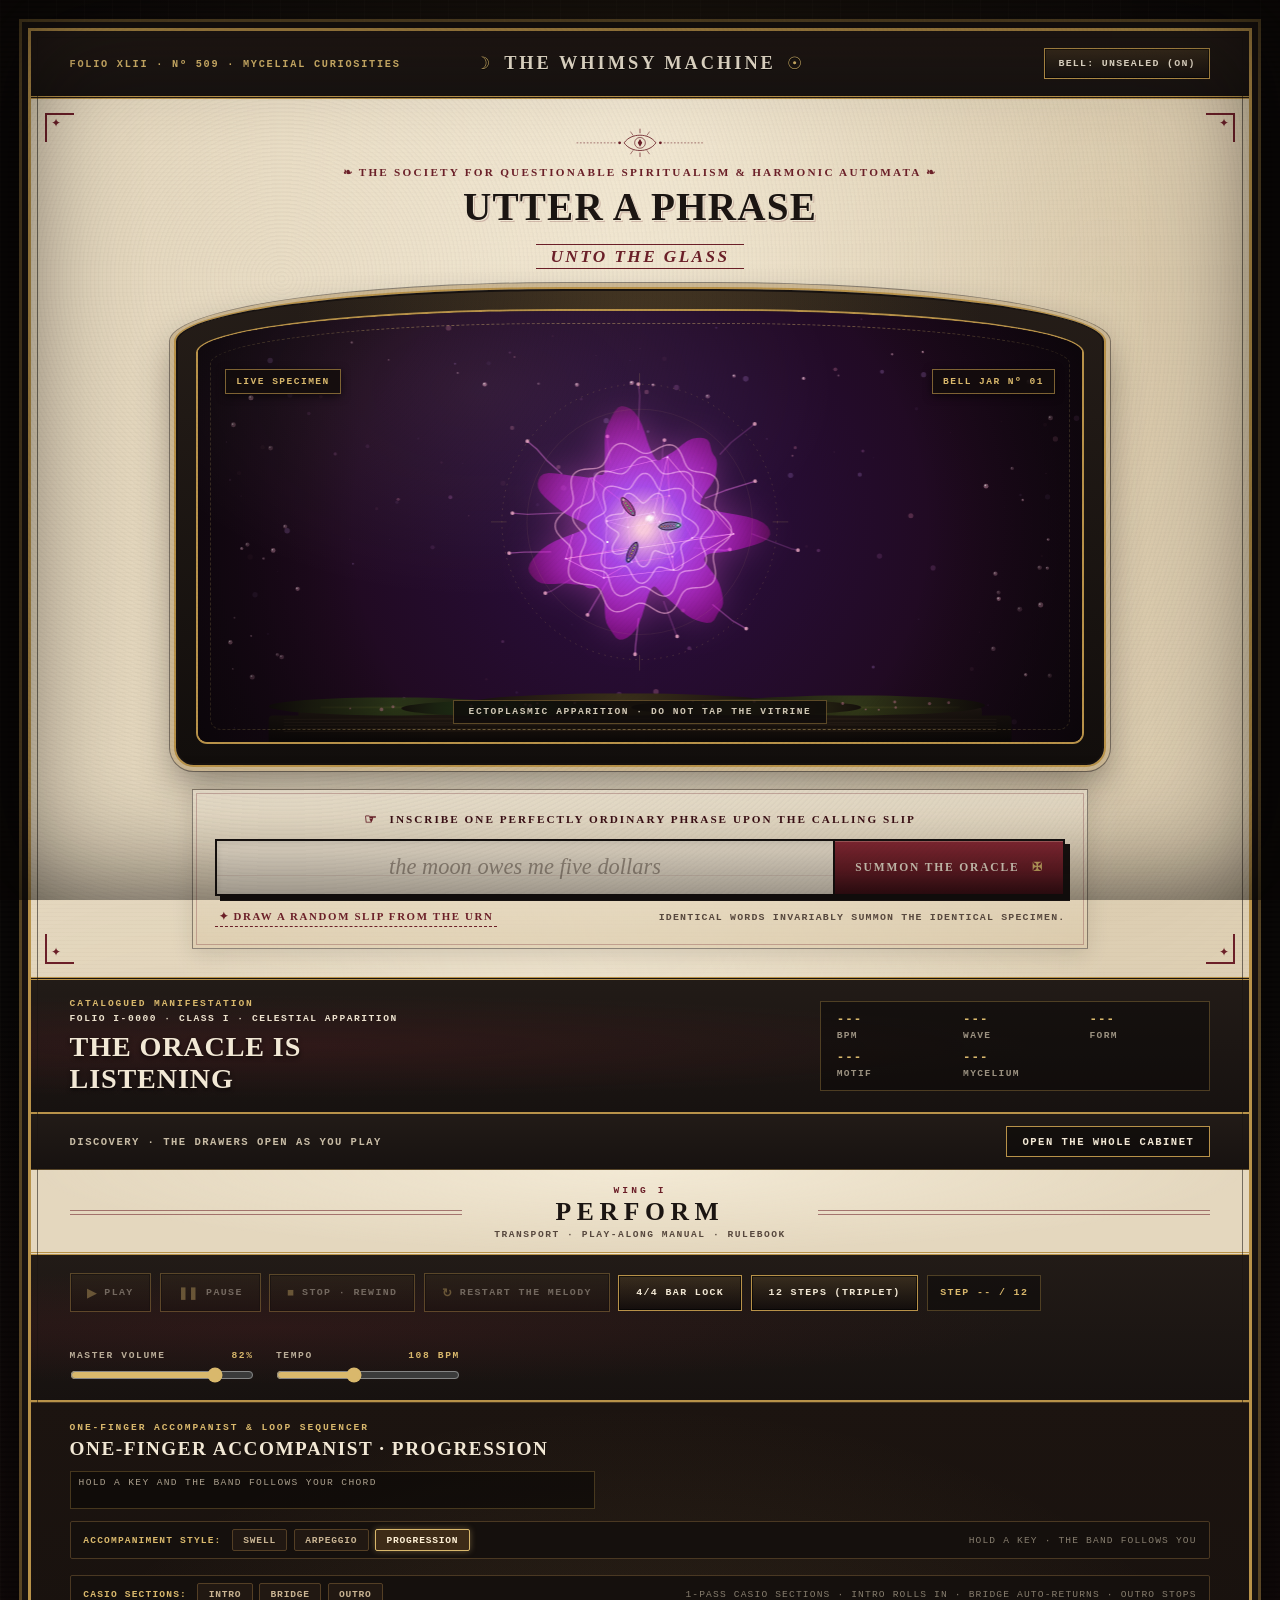
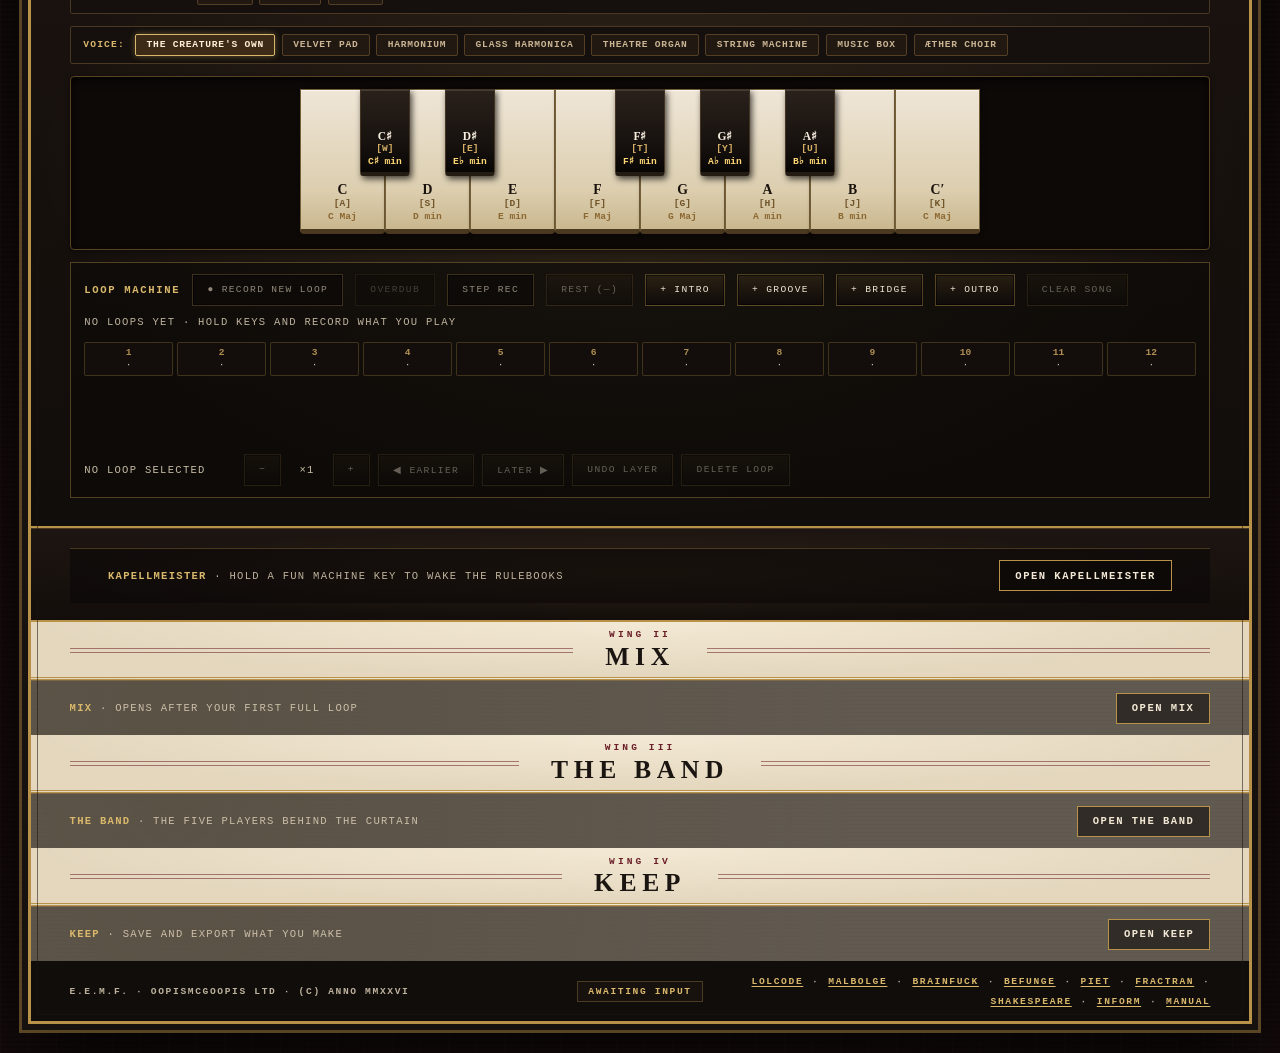
==== commit 5d0451ba: "Restore 12-step compound shuffle metre default on fresh runs (D-087)" ====
--- a/index.html
+++ b/index.html
@@ -144,10 +144,10 @@
           <button class="transport-button" id="transport-bar-lock" type="button" aria-pressed="false" title="Fit each 12-step pass to one 4/4 bar (4 beats) at the stated BPM so loops land on a DAW 4/4 grid">
             4/4 BAR LOCK
           </button>
-          <button class="transport-button" id="transport-grid-steps" type="button" aria-pressed="true" title="Switch between 16-step (straight 4/4) and 12-step (shuffle triplet) metric grid">
-            16 STEPS (4/4)
+          <button class="transport-button" id="transport-grid-steps" type="button" aria-pressed="false" title="Switch between 16-step (straight 4/4) and 12-step (shuffle triplet) metric grid">
+            12 STEPS (TRIPLET)
           </button>
-          <output class="transport-position" id="transport-position" aria-live="off">STEP -- / 16</output>
+          <output class="transport-position" id="transport-position" aria-live="off">STEP -- / 12</output>
           <output class="transport-section" id="transport-section" aria-live="off" title="The INTERCAL conductor's section for the current step"></output>
         </div>
         <div class="volume-control">
@@ -960,7 +960,7 @@
     // a cached old one. Restamp with `node tools/stamp_assets.mjs`; the tests
     // fail when the stamp or this module list falls behind src/.
     (() => {
-      const ASSET_VERSION = "7bbb42dccd0d";
+      const ASSET_VERSION = "348c06057dfb";
       const MODULES = [
         "accompaniment.mjs", "app.mjs", "audio-export.mjs", "autopoiesis.mjs", "befunge.mjs", "brainfuck.mjs", "broadsheet.mjs", "cabinet.mjs", "conductor.mjs", "creature-rulebook.mjs",
         "ensemble.mjs", "fractran.mjs", "herbarium.mjs", "inform.mjs", "inspector.mjs", "intercal.mjs", "lolcode.mjs", "looper.mjs",
